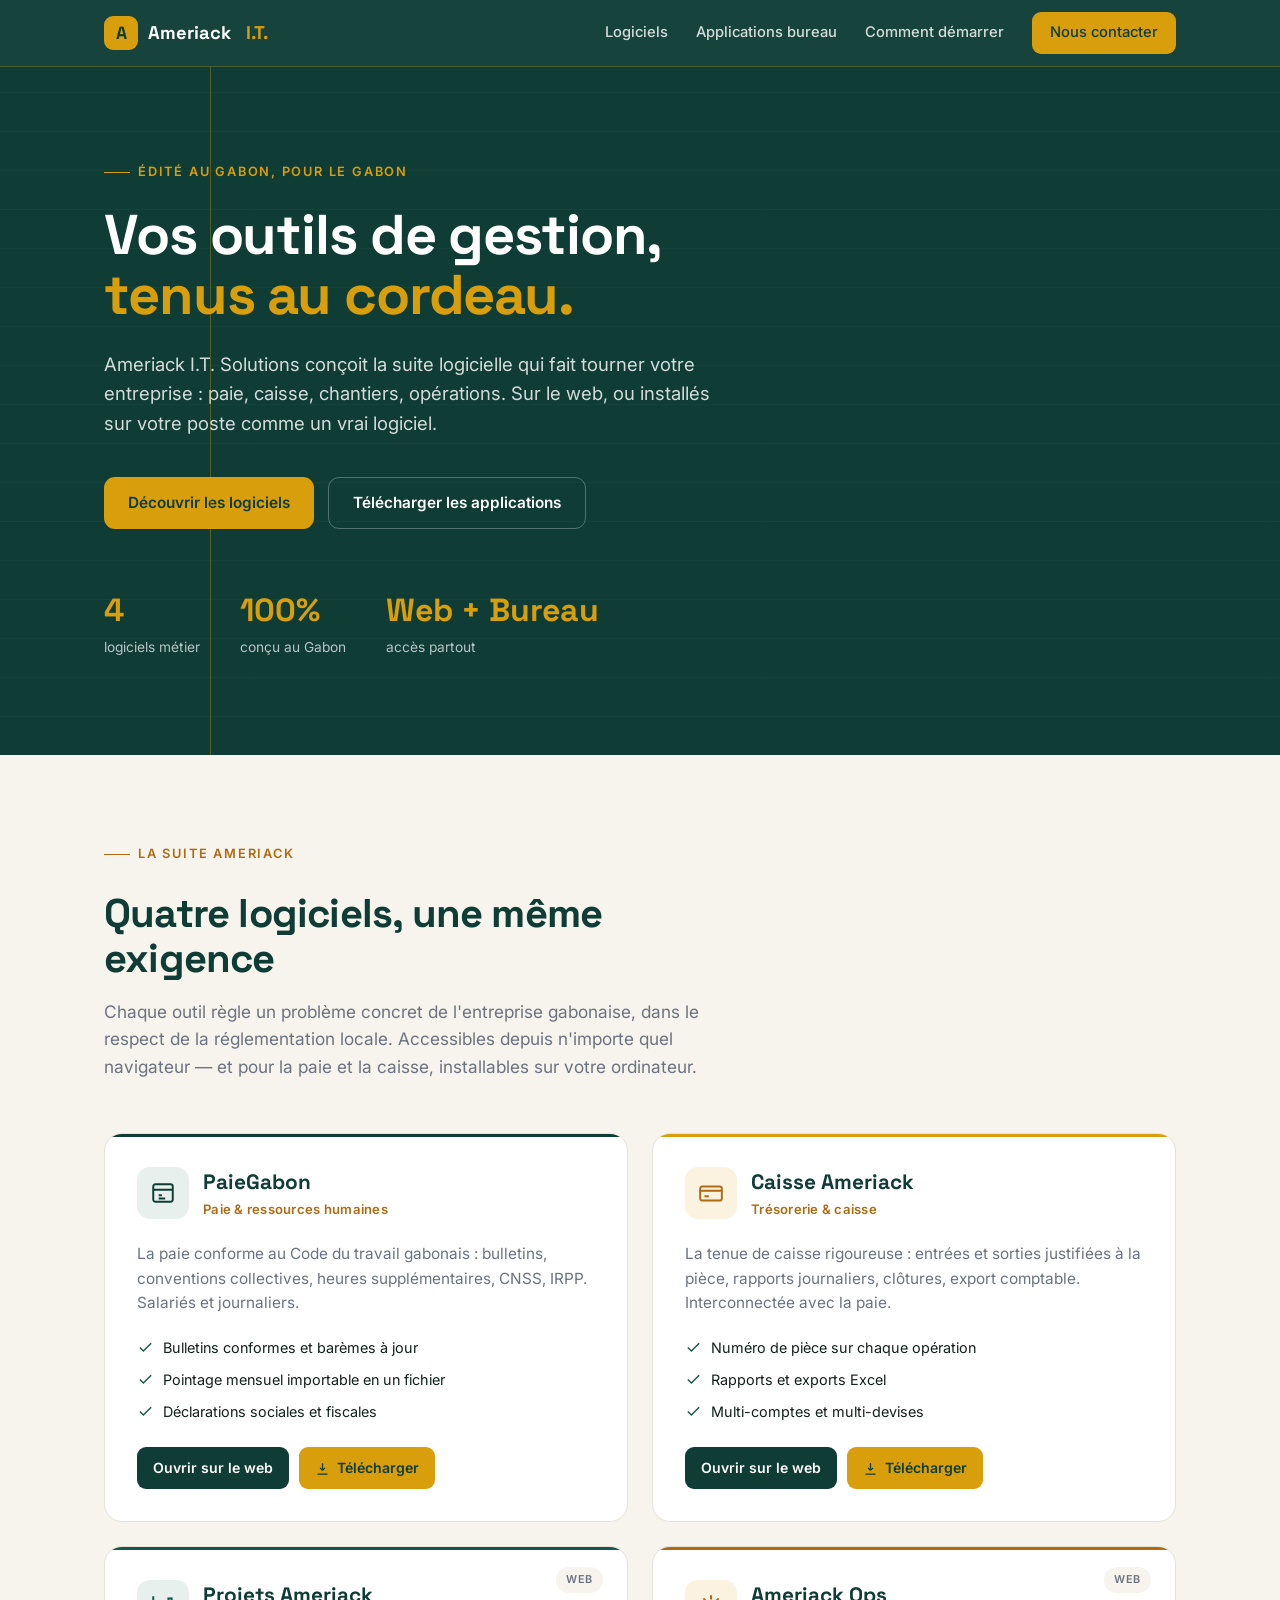
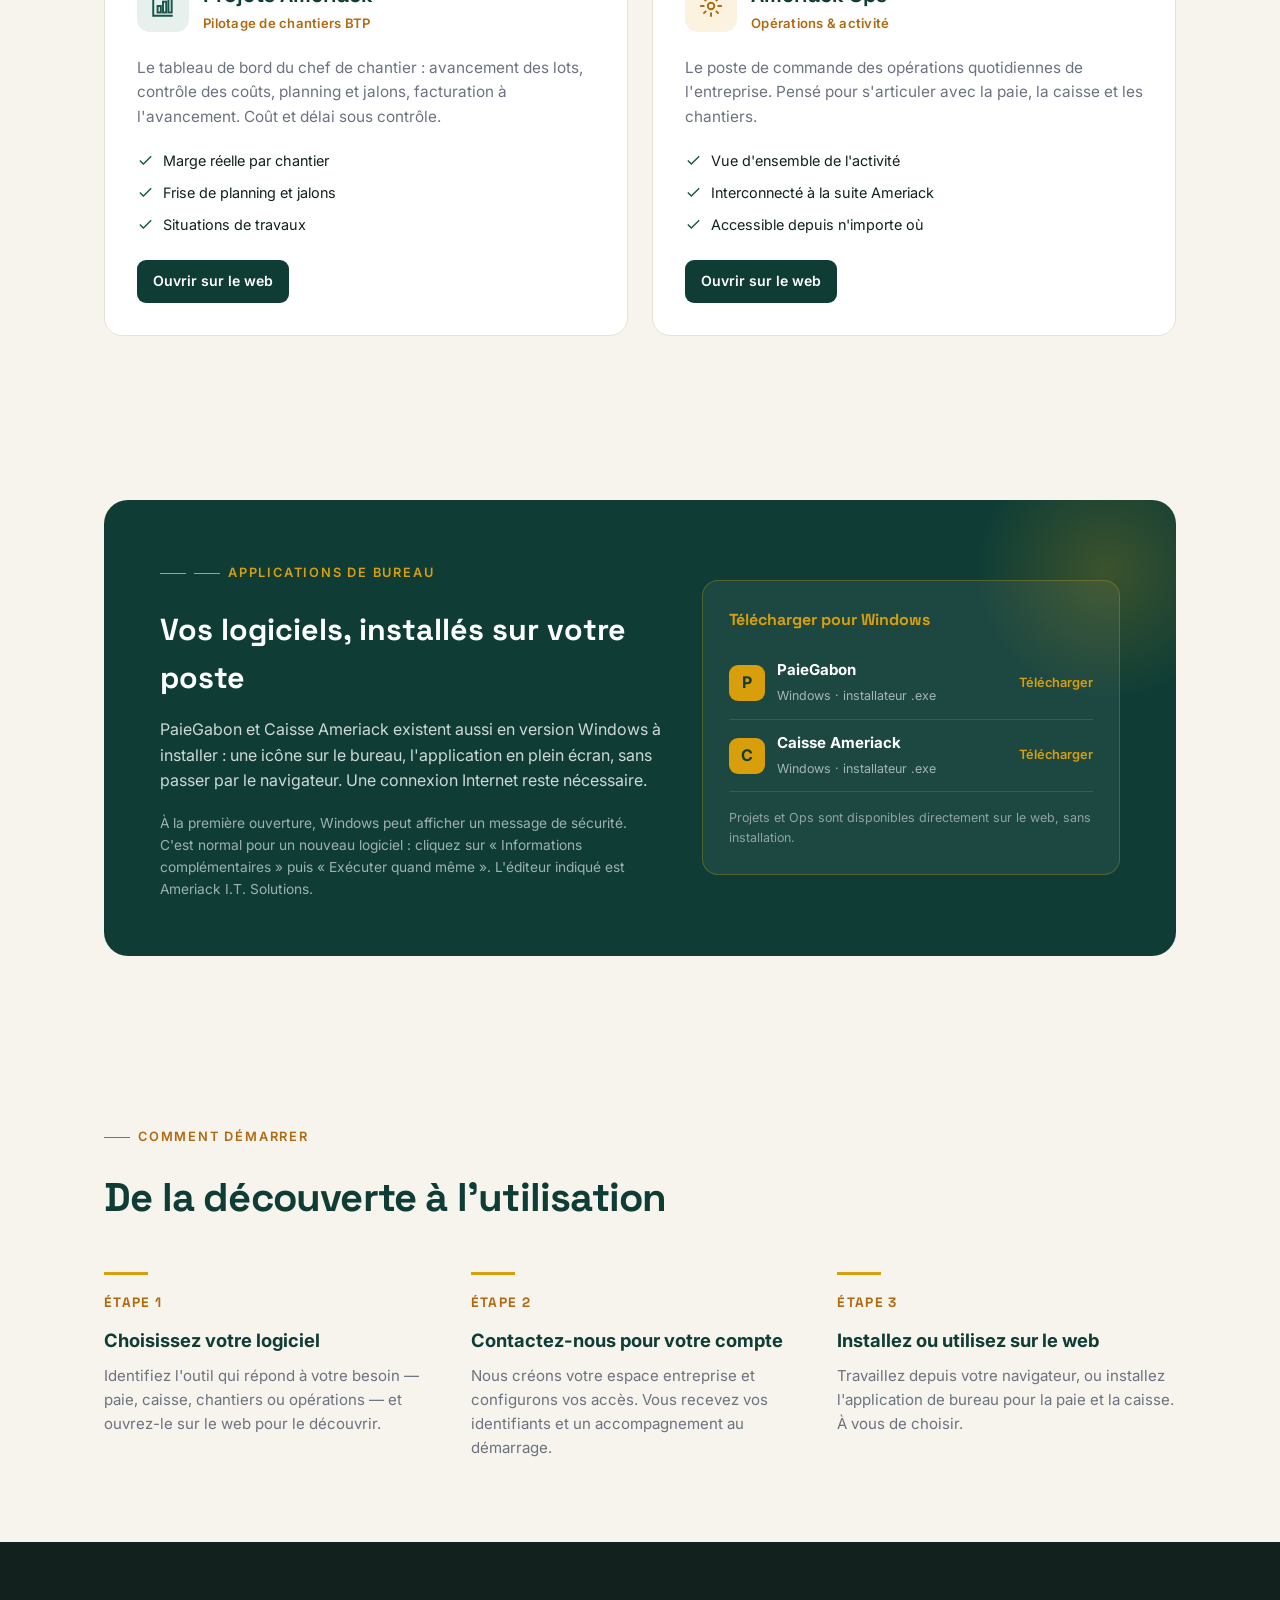
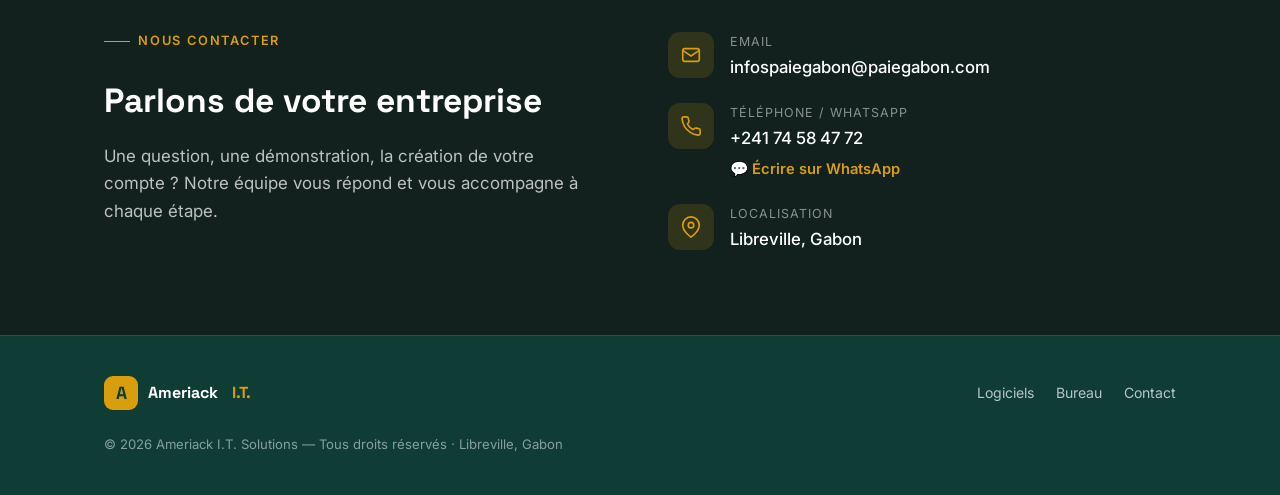
==== index.html @ acab6417 "Ajout téléchargements .exe et contact WhatsApp" ====
<!DOCTYPE html>
<html lang="fr">
<head>
<meta charset="UTF-8">
<meta name="viewport" content="width=device-width, initial-scale=1.0">
<title>Ameriack I.T. Solutions — Logiciels de gestion pour les entreprises gabonaises</title>
<meta name="description" content="PaieGabon, Caisse Ameriack, Projets Ameriack et Ameriack Ops : la suite logicielle de gestion conçue au Gabon, pour les entreprises gabonaises. Web et application de bureau.">
<link rel="preconnect" href="https://fonts.googleapis.com">
<link rel="preconnect" href="https://fonts.gstatic.com" crossorigin>
<link href="https://fonts.googleapis.com/css2?family=Space+Grotesk:wght@400;500;600;700&family=Inter:wght@400;500;600;700&display=swap" rel="stylesheet">
<style>
  :root{
    --vert:#0f3d36; --vert-clair:#17564c; --or:#d99e0b; --or-fonce:#b06a12;
    --parchemin:#f6f4ec; --encre:#12211d; --gris:#6b7280; --ligne:#e6e2d6;
    --blanc:#ffffff;
  }
  *{margin:0;padding:0;box-sizing:border-box}
  html{scroll-behavior:smooth}
  body{
    font-family:'Inter',sans-serif;color:var(--encre);background:var(--parchemin);
    line-height:1.6;-webkit-font-smoothing:antialiased;
  }
  h1,h2,h3,.display{font-family:'Space Grotesk',sans-serif}
  a{color:inherit;text-decoration:none}
  .wrap{max-width:1120px;margin:0 auto;padding:0 24px}

  /* ── En-tête ── */
  header{
    position:sticky;top:0;z-index:50;background:rgba(15,61,54,.97);
    backdrop-filter:blur(8px);border-bottom:1px solid rgba(217,158,11,.25);
  }
  .nav{display:flex;align-items:center;justify-content:space-between;height:66px}
  .logo{display:flex;align-items:center;gap:10px;font-family:'Space Grotesk';
    font-weight:700;font-size:1.15rem;color:var(--blanc)}
  .logo .mark{width:34px;height:34px;border-radius:9px;background:var(--or);
    color:var(--vert);display:grid;place-items:center;font-weight:700;font-size:1.1rem}
  .logo span{color:var(--or)}
  .nav-links{display:flex;gap:28px;align-items:center}
  .nav-links a{color:rgba(255,255,255,.82);font-size:.92rem;font-weight:500;transition:color .2s}
  .nav-links a:hover{color:var(--or)}
  .nav-cta{background:var(--or);color:var(--vert)!important;padding:9px 18px;
    border-radius:9px;font-weight:600}
  .burger{display:none;background:none;border:none;color:var(--blanc);font-size:1.5rem;cursor:pointer}

  /* ── Hero ── */
  .hero{background:var(--vert);color:var(--blanc);position:relative;overflow:hidden;
    padding:88px 0 96px}
  .hero::before{content:"";position:absolute;inset:0;opacity:.06;
    background-image:repeating-linear-gradient(0deg,transparent,transparent 38px,rgba(255,255,255,.4) 38px,rgba(255,255,255,.4) 39px);
    pointer-events:none}
  .hero::after{content:"";position:absolute;top:0;bottom:0;left:210px;width:1px;
    background:rgba(217,158,11,.35);pointer-events:none}
  .hero .wrap{position:relative}
  .eyebrow{display:inline-flex;align-items:center;gap:8px;font-size:.8rem;
    letter-spacing:.14em;text-transform:uppercase;color:var(--or);font-weight:600;margin-bottom:22px}
  .eyebrow::before{content:"";width:26px;height:1px;background:var(--or)}
  .hero h1{font-size:clamp(2.1rem,5vw,3.5rem);line-height:1.08;font-weight:700;
    letter-spacing:-.02em;max-width:16ch}
  .hero h1 em{font-style:normal;color:var(--or)}
  .hero p.lead{font-size:1.16rem;color:rgba(255,255,255,.82);max-width:52ch;margin-top:24px}
  .hero-actions{display:flex;gap:14px;margin-top:38px;flex-wrap:wrap}
  .btn{display:inline-flex;align-items:center;gap:9px;padding:13px 24px;border-radius:11px;
    font-weight:600;font-size:.96rem;cursor:pointer;transition:transform .15s,box-shadow .2s;border:none}
  .btn-or{background:var(--or);color:var(--vert)}
  .btn-or:hover{transform:translateY(-2px);box-shadow:0 10px 24px -8px rgba(217,158,11,.6)}
  .btn-ghost{background:transparent;color:var(--blanc);border:1px solid rgba(255,255,255,.28)}
  .btn-ghost:hover{border-color:var(--or);color:var(--or)}
  .hero-stats{display:flex;gap:40px;margin-top:56px;flex-wrap:wrap}
  .stat .n{font-family:'Space Grotesk';font-size:2rem;font-weight:700;color:var(--or)}
  .stat .l{font-size:.86rem;color:rgba(255,255,255,.7)}

  /* ── Sections ── */
  section{padding:82px 0}
  .sec-head{margin-bottom:52px;max-width:64ch}
  .sec-head .eyebrow{color:var(--or-fonce)}
  .sec-head .eyebrow::before{background:var(--or-fonce)}
  .sec-head h2{font-size:clamp(1.7rem,3.5vw,2.5rem);color:var(--vert);line-height:1.12;
    letter-spacing:-.02em;margin-top:6px}
  .sec-head p{color:var(--gris);font-size:1.08rem;margin-top:16px}

  /* ── Grille produits ── */
  .products{display:grid;grid-template-columns:repeat(2,1fr);gap:24px}
  .card{background:var(--blanc);border:1px solid var(--ligne);border-radius:18px;
    padding:32px;display:flex;flex-direction:column;transition:transform .2s,box-shadow .25s;position:relative;overflow:hidden}
  .card::before{content:"";position:absolute;top:0;left:0;right:0;height:3px;background:var(--accent,var(--or))}
  .card:hover{transform:translateY(-4px);box-shadow:0 20px 44px -20px rgba(15,61,54,.28)}
  .card-top{display:flex;align-items:center;gap:14px;margin-bottom:18px}
  .card-icon{width:52px;height:52px;border-radius:13px;display:grid;place-items:center;
    background:var(--accent-bg,#eef4f2)}
  .card-icon svg{width:26px;height:26px}
  .card h3{font-size:1.3rem;color:var(--vert);font-weight:700}
  .card .tagline{font-size:.82rem;color:var(--or-fonce);font-weight:600;letter-spacing:.02em}
  .card p.desc{color:var(--gris);font-size:.96rem;margin:4px 0 20px;flex:1}
  .card ul{list-style:none;margin-bottom:24px;display:flex;flex-direction:column;gap:9px}
  .card ul li{font-size:.9rem;color:var(--encre);display:flex;align-items:flex-start;gap:9px}
  .card ul li svg{width:17px;height:17px;flex-shrink:0;margin-top:3px;color:var(--vert-clair)}
  .card-actions{display:flex;gap:10px;flex-wrap:wrap;margin-top:auto}
  .btn-sm{padding:10px 16px;border-radius:9px;font-size:.88rem;font-weight:600;
    display:inline-flex;align-items:center;gap:7px;transition:all .18s}
  .btn-web{background:var(--vert);color:var(--blanc)}
  .btn-web:hover{background:var(--vert-clair)}
  .btn-dl{background:var(--or);color:var(--vert)}
  .btn-dl:hover{filter:brightness(1.06)}
  .btn-line{background:transparent;color:var(--vert);border:1px solid var(--ligne)}
  .btn-line:hover{border-color:var(--vert)}
  .badge-web{position:absolute;top:20px;right:24px;font-size:.68rem;font-weight:600;
    text-transform:uppercase;letter-spacing:.06em;color:var(--gris);
    background:var(--parchemin);padding:4px 10px;border-radius:20px}

  /* ── Bandeau bureau ── */
  .desktop{background:var(--vert);color:var(--blanc);border-radius:24px;padding:56px;
    display:grid;grid-template-columns:1.2fr 1fr;gap:40px;align-items:center;position:relative;overflow:hidden}
  .desktop::after{content:"";position:absolute;right:-60px;top:-60px;width:260px;height:260px;
    border-radius:50%;background:radial-gradient(circle,rgba(217,158,11,.22),transparent 70%)}
  .desktop h2{font-size:1.9rem;color:var(--blanc);position:relative}
  .desktop p{color:rgba(255,255,255,.8);margin-top:14px;position:relative}
  .desktop .win-box{position:relative;background:rgba(255,255,255,.06);
    border:1px solid rgba(217,158,11,.3);border-radius:16px;padding:26px}
  .desktop .win-box h4{font-family:'Space Grotesk';color:var(--or);margin-bottom:14px;font-size:1rem}
  .win-item{display:flex;align-items:center;gap:12px;padding:11px 0;border-bottom:1px solid rgba(255,255,255,.1)}
  .win-item:last-child{border-bottom:none}
  .win-item .ico{width:36px;height:36px;border-radius:9px;background:var(--or);color:var(--vert);
    display:grid;place-items:center;font-weight:700;flex-shrink:0}
  .win-item .txt{flex:1}
  .win-item .txt b{display:block;font-size:.94rem}
  .win-item .txt span{font-size:.78rem;color:rgba(255,255,255,.6)}
  .win-item a{font-size:.8rem;color:var(--or);font-weight:600;white-space:nowrap}

  /* ── Comment ça marche ── */
  .steps{display:grid;grid-template-columns:repeat(3,1fr);gap:28px;counter-reset:step}
  .step{position:relative;padding-top:20px}
  .step .num{font-family:'Space Grotesk';font-size:.85rem;font-weight:700;color:var(--or-fonce);
    letter-spacing:.1em;margin-bottom:12px}
  .step h4{font-size:1.15rem;color:var(--vert);margin-bottom:8px}
  .step p{color:var(--gris);font-size:.94rem}
  .step::before{content:"";position:absolute;top:0;left:0;width:44px;height:3px;background:var(--or)}

  /* ── Contact ── */
  #contact{background:var(--encre);color:var(--blanc)}
  .contact-grid{display:grid;grid-template-columns:1fr 1fr;gap:56px;align-items:start}
  #contact .eyebrow{color:var(--or)}
  #contact .eyebrow::before{background:var(--or)}
  #contact h2{color:var(--blanc);font-size:2.1rem}
  #contact p.lead{color:rgba(255,255,255,.72);margin-top:16px;font-size:1.06rem}
  .contact-list{display:flex;flex-direction:column;gap:22px;margin-top:8px}
  .ci{display:flex;gap:16px;align-items:flex-start}
  .ci-ico{width:46px;height:46px;border-radius:12px;background:rgba(217,158,11,.15);
    display:grid;place-items:center;flex-shrink:0}
  .ci-ico svg{width:22px;height:22px;color:var(--or)}
  .ci .k{font-size:.78rem;text-transform:uppercase;letter-spacing:.08em;color:rgba(255,255,255,.5)}
  .ci .v{font-size:1.05rem;font-weight:500;margin-top:2px}
  .ci .v a:hover{color:var(--or)}

  /* ── Pied ── */
  footer{background:var(--vert);color:rgba(255,255,255,.7);padding:40px 0;
    border-top:1px solid rgba(217,158,11,.2)}
  .foot{display:flex;justify-content:space-between;align-items:center;flex-wrap:wrap;gap:16px}
  .foot .logo{font-size:1rem}
  .foot-links{display:flex;gap:22px;font-size:.88rem}
  .foot-links a:hover{color:var(--or)}
  .foot-copy{font-size:.82rem;color:rgba(255,255,255,.5);margin-top:8px;width:100%}

  /* ── Responsive ── */
  @media(max-width:860px){
    .nav-links{display:none;position:absolute;top:66px;left:0;right:0;background:var(--vert);
      flex-direction:column;padding:18px 24px;gap:16px;border-bottom:1px solid rgba(217,158,11,.25)}
    .nav-links.open{display:flex}
    .burger{display:block}
    .products{grid-template-columns:1fr}
    .desktop{grid-template-columns:1fr;padding:36px}
    .steps{grid-template-columns:1fr}
    .contact-grid{grid-template-columns:1fr;gap:36px}
    .hero::after{display:none}
    section{padding:60px 0}
  }
</style>
</head>
<body>

<!-- En-tête -->
<header>
  <div class="wrap nav">
    <a href="#" class="logo"><span class="mark">A</span>Ameriack<span>&nbsp;I.T.</span></a>
    <nav class="nav-links" id="navLinks">
      <a href="#produits">Logiciels</a>
      <a href="#bureau">Applications bureau</a>
      <a href="#demarrer">Comment démarrer</a>
      <a href="#contact" class="nav-cta">Nous contacter</a>
    </nav>
    <button class="burger" onclick="document.getElementById('navLinks').classList.toggle('open')">☰</button>
  </div>
</header>

<!-- Hero -->
<section class="hero">
  <div class="wrap">
    <span class="eyebrow">Édité au Gabon, pour le Gabon</span>
    <h1>Vos outils de gestion, <em>tenus au cordeau.</em></h1>
    <p class="lead">Ameriack I.T. Solutions conçoit la suite logicielle qui fait tourner votre entreprise&nbsp;: paie, caisse, chantiers, opérations. Sur le web, ou installés sur votre poste comme un vrai logiciel.</p>
    <div class="hero-actions">
      <a href="#produits" class="btn btn-or">Découvrir les logiciels</a>
      <a href="#bureau" class="btn btn-ghost">Télécharger les applications</a>
    </div>
    <div class="hero-stats">
      <div class="stat"><div class="n">4</div><div class="l">logiciels métier</div></div>
      <div class="stat"><div class="n">100%</div><div class="l">conçu au Gabon</div></div>
      <div class="stat"><div class="n">Web + Bureau</div><div class="l">accès partout</div></div>
    </div>
  </div>
</section>

<!-- Produits -->
<section id="produits">
  <div class="wrap">
    <div class="sec-head">
      <span class="eyebrow">La suite Ameriack</span>
      <h2>Quatre logiciels, une même exigence</h2>
      <p>Chaque outil règle un problème concret de l'entreprise gabonaise, dans le respect de la réglementation locale. Accessibles depuis n'importe quel navigateur — et pour la paie et la caisse, installables sur votre ordinateur.</p>
    </div>

    <div class="products">

      <!-- PaieGabon -->
      <article class="card" style="--accent:#0f3d36;--accent-bg:#e7f0ed">
        <div class="card-top">
          <div class="card-icon">
            <svg viewBox="0 0 24 24" fill="none" stroke="#0f3d36" stroke-width="1.8"><rect x="3" y="4" width="18" height="16" rx="2"/><path d="M3 9h18M8 14h3M8 17h6"/></svg>
          </div>
          <div>
            <h3>PaieGabon</h3>
            <div class="tagline">Paie &amp; ressources humaines</div>
          </div>
        </div>
        <p class="desc">La paie conforme au Code du travail gabonais&nbsp;: bulletins, conventions collectives, heures supplémentaires, CNSS, IRPP. Salariés et journaliers.</p>
        <ul>
          <li><svg viewBox="0 0 24 24" fill="none" stroke="currentColor" stroke-width="2"><path d="M20 6L9 17l-5-5"/></svg>Bulletins conformes et barèmes à jour</li>
          <li><svg viewBox="0 0 24 24" fill="none" stroke="currentColor" stroke-width="2"><path d="M20 6L9 17l-5-5"/></svg>Pointage mensuel importable en un fichier</li>
          <li><svg viewBox="0 0 24 24" fill="none" stroke="currentColor" stroke-width="2"><path d="M20 6L9 17l-5-5"/></svg>Déclarations sociales et fiscales</li>
        </ul>
        <div class="card-actions">
          <a href="https://paiegabon.com" class="btn-sm btn-web" target="_blank" rel="noopener">Ouvrir sur le web</a>
          <a href="#bureau" class="btn-sm btn-dl">
            <svg viewBox="0 0 24 24" width="15" height="15" fill="none" stroke="currentColor" stroke-width="2"><path d="M12 3v12m0 0l-4-4m4 4l4-4M4 21h16"/></svg>
            Télécharger
          </a>
        </div>
      </article>

      <!-- Caisse Ameriack -->
      <article class="card" style="--accent:#d99e0b;--accent-bg:#fbf2df">
        <div class="card-top">
          <div class="card-icon">
            <svg viewBox="0 0 24 24" fill="none" stroke="#b06a12" stroke-width="1.8"><rect x="2" y="6" width="20" height="13" rx="2"/><path d="M2 10h20M6 15h4"/></svg>
          </div>
          <div>
            <h3>Caisse Ameriack</h3>
            <div class="tagline">Trésorerie &amp; caisse</div>
          </div>
        </div>
        <p class="desc">La tenue de caisse rigoureuse&nbsp;: entrées et sorties justifiées à la pièce, rapports journaliers, clôtures, export comptable. Interconnectée avec la paie.</p>
        <ul>
          <li><svg viewBox="0 0 24 24" fill="none" stroke="currentColor" stroke-width="2"><path d="M20 6L9 17l-5-5"/></svg>Numéro de pièce sur chaque opération</li>
          <li><svg viewBox="0 0 24 24" fill="none" stroke="currentColor" stroke-width="2"><path d="M20 6L9 17l-5-5"/></svg>Rapports et exports Excel</li>
          <li><svg viewBox="0 0 24 24" fill="none" stroke="currentColor" stroke-width="2"><path d="M20 6L9 17l-5-5"/></svg>Multi-comptes et multi-devises</li>
        </ul>
        <div class="card-actions">
          <a href="https://caisse.ameriack.com" class="btn-sm btn-web" target="_blank" rel="noopener">Ouvrir sur le web</a>
          <a href="#bureau" class="btn-sm btn-dl">
            <svg viewBox="0 0 24 24" width="15" height="15" fill="none" stroke="currentColor" stroke-width="2"><path d="M12 3v12m0 0l-4-4m4 4l4-4M4 21h16"/></svg>
            Télécharger
          </a>
        </div>
      </article>

      <!-- Projets Ameriack -->
      <article class="card" style="--accent:#17564c;--accent-bg:#e7f0ed">
        <span class="badge-web">Web</span>
        <div class="card-top">
          <div class="card-icon">
            <svg viewBox="0 0 24 24" fill="none" stroke="#17564c" stroke-width="1.8"><path d="M3 3v18h18"/><rect x="7" y="12" width="3" height="6"/><rect x="12" y="8" width="3" height="10"/><rect x="17" y="5" width="3" height="13"/></svg>
          </div>
          <div>
            <h3>Projets Ameriack</h3>
            <div class="tagline">Pilotage de chantiers BTP</div>
          </div>
        </div>
        <p class="desc">Le tableau de bord du chef de chantier&nbsp;: avancement des lots, contrôle des coûts, planning et jalons, facturation à l'avancement. Coût et délai sous contrôle.</p>
        <ul>
          <li><svg viewBox="0 0 24 24" fill="none" stroke="currentColor" stroke-width="2"><path d="M20 6L9 17l-5-5"/></svg>Marge réelle par chantier</li>
          <li><svg viewBox="0 0 24 24" fill="none" stroke="currentColor" stroke-width="2"><path d="M20 6L9 17l-5-5"/></svg>Frise de planning et jalons</li>
          <li><svg viewBox="0 0 24 24" fill="none" stroke="currentColor" stroke-width="2"><path d="M20 6L9 17l-5-5"/></svg>Situations de travaux</li>
        </ul>
        <div class="card-actions">
          <a href="https://projets.ameriack.com" class="btn-sm btn-web" target="_blank" rel="noopener">Ouvrir sur le web</a>
        </div>
      </article>

      <!-- Ameriack Ops -->
      <article class="card" style="--accent:#b06a12;--accent-bg:#fbf2df">
        <span class="badge-web">Web</span>
        <div class="card-top">
          <div class="card-icon">
            <svg viewBox="0 0 24 24" fill="none" stroke="#b06a12" stroke-width="1.8"><circle cx="12" cy="12" r="3"/><path d="M12 2v4M12 18v4M2 12h4M18 12h4M5 5l2.5 2.5M16.5 16.5L19 19M19 5l-2.5 2.5M7.5 16.5L5 19"/></svg>
          </div>
          <div>
            <h3>Ameriack Ops</h3>
            <div class="tagline">Opérations &amp; activité</div>
          </div>
        </div>
        <p class="desc">Le poste de commande des opérations quotidiennes de l'entreprise. Pensé pour s'articuler avec la paie, la caisse et les chantiers.</p>
        <ul>
          <li><svg viewBox="0 0 24 24" fill="none" stroke="currentColor" stroke-width="2"><path d="M20 6L9 17l-5-5"/></svg>Vue d'ensemble de l'activité</li>
          <li><svg viewBox="0 0 24 24" fill="none" stroke="currentColor" stroke-width="2"><path d="M20 6L9 17l-5-5"/></svg>Interconnecté à la suite Ameriack</li>
          <li><svg viewBox="0 0 24 24" fill="none" stroke="currentColor" stroke-width="2"><path d="M20 6L9 17l-5-5"/></svg>Accessible depuis n'importe où</li>
        </ul>
        <div class="card-actions">
          <a href="https://ops.ameriack.com" class="btn-sm btn-web" target="_blank" rel="noopener">Ouvrir sur le web</a>
        </div>
      </article>

    </div>
  </div>
</section>

<!-- Bandeau applications bureau -->
<section id="bureau">
  <div class="wrap">
    <div class="desktop">
      <div>
        <span class="eyebrow" style="color:var(--or)"><span style="width:26px;height:1px;background:var(--or);display:inline-block"></span> Applications de bureau</span>
        <h2>Vos logiciels, installés sur votre poste</h2>
        <p>PaieGabon et Caisse Ameriack existent aussi en version Windows à installer&nbsp;: une icône sur le bureau, l'application en plein écran, sans passer par le navigateur. Une connexion Internet reste nécessaire.</p>
        <p style="font-size:.86rem;margin-top:18px;color:rgba(255,255,255,.6)">À la première ouverture, Windows peut afficher un message de sécurité. C'est normal pour un nouveau logiciel&nbsp;: cliquez sur «&nbsp;Informations complémentaires&nbsp;» puis «&nbsp;Exécuter quand même&nbsp;». L'éditeur indiqué est Ameriack&nbsp;I.T.&nbsp;Solutions.</p>
      </div>
      <div class="win-box">
        <h4>Télécharger pour Windows</h4>
        <!-- Remplacez les liens # par vos liens GitHub Releases une fois publiés -->
        <div class="win-item">
          <div class="ico">P</div>
          <div class="txt"><b>PaieGabon</b><span>Windows · installateur .exe</span></div>
          <a href="#" data-dl="paiegabon" onclick="return telecharger(event,'PaieGabon')">Télécharger</a>
        </div>
        <div class="win-item">
          <div class="ico">C</div>
          <div class="txt"><b>Caisse Ameriack</b><span>Windows · installateur .exe</span></div>
          <a href="#" data-dl="caisse" onclick="return telecharger(event,'Caisse Ameriack')">Télécharger</a>
        </div>
        <p style="font-size:.78rem;color:rgba(255,255,255,.5);margin-top:16px">Projets et Ops sont disponibles directement sur le web, sans installation.</p>
      </div>
    </div>
  </div>
</section>

<!-- Comment démarrer -->
<section id="demarrer">
  <div class="wrap">
    <div class="sec-head">
      <span class="eyebrow">Comment démarrer</span>
      <h2>De la découverte à l'utilisation</h2>
    </div>
    <div class="steps">
      <div class="step">
        <div class="num">ÉTAPE 1</div>
        <h4>Choisissez votre logiciel</h4>
        <p>Identifiez l'outil qui répond à votre besoin — paie, caisse, chantiers ou opérations — et ouvrez-le sur le web pour le découvrir.</p>
      </div>
      <div class="step">
        <div class="num">ÉTAPE 2</div>
        <h4>Contactez-nous pour votre compte</h4>
        <p>Nous créons votre espace entreprise et configurons vos accès. Vous recevez vos identifiants et un accompagnement au démarrage.</p>
      </div>
      <div class="step">
        <div class="num">ÉTAPE 3</div>
        <h4>Installez ou utilisez sur le web</h4>
        <p>Travaillez depuis votre navigateur, ou installez l'application de bureau pour la paie et la caisse. À vous de choisir.</p>
      </div>
    </div>
  </div>
</section>

<!-- Contact -->
<section id="contact">
  <div class="wrap">
    <div class="contact-grid">
      <div>
        <span class="eyebrow">Nous contacter</span>
        <h2>Parlons de votre entreprise</h2>
        <p class="lead">Une question, une démonstration, la création de votre compte&nbsp;? Notre équipe vous répond et vous accompagne à chaque étape.</p>
      </div>
      <div class="contact-list">
        <div class="ci">
          <div class="ci-ico"><svg viewBox="0 0 24 24" fill="none" stroke="currentColor" stroke-width="1.8"><rect x="3" y="5" width="18" height="14" rx="2"/><path d="M3 7l9 6 9-6"/></svg></div>
          <div><div class="k">Email</div><div class="v"><a href="mailto:infospaiegabon@paiegabon.com">infospaiegabon@paiegabon.com</a></div></div>
        </div>
        <div class="ci">
          <div class="ci-ico"><svg viewBox="0 0 24 24" fill="none" stroke="currentColor" stroke-width="1.8"><path d="M22 16.9v3a2 2 0 01-2.2 2 19.8 19.8 0 01-8.6-3 19.5 19.5 0 01-6-6 19.8 19.8 0 01-3-8.6A2 2 0 014.1 2h3a2 2 0 012 1.7c.1.9.3 1.8.6 2.6a2 2 0 01-.5 2.1L8.1 9.9a16 16 0 006 6l1.5-1.1a2 2 0 012.1-.5c.8.3 1.7.5 2.6.6a2 2 0 011.7 2z"/></svg></div>
          <div>
            <div class="k">Téléphone / WhatsApp</div>
            <div class="v"><a href="tel:+24174584772">+241 74 58 47 72</a></div>
            <div class="v" style="margin-top:4px"><a href="https://wa.me/24174584772" target="_blank" rel="noopener" style="color:var(--or);font-size:.92rem;font-weight:600">💬 Écrire sur WhatsApp</a></div>
          </div>
        </div>
        <div class="ci">
          <div class="ci-ico"><svg viewBox="0 0 24 24" fill="none" stroke="currentColor" stroke-width="1.8"><path d="M21 10c0 7-9 13-9 13s-9-6-9-13a9 9 0 0118 0z"/><circle cx="12" cy="10" r="3"/></svg></div>
          <div><div class="k">Localisation</div><div class="v">Libreville, Gabon</div></div>
        </div>
      </div>
    </div>
  </div>
</section>

<!-- Pied -->
<footer>
  <div class="wrap">
    <div class="foot">
      <a href="#" class="logo"><span class="mark">A</span>Ameriack<span>&nbsp;I.T.</span></a>
      <div class="foot-links">
        <a href="#produits">Logiciels</a>
        <a href="#bureau">Bureau</a>
        <a href="#contact">Contact</a>
      </div>
      <div class="foot-copy">© 2026 Ameriack I.T. Solutions — Tous droits réservés · Libreville, Gabon</div>
    </div>
  </div>
</footer>

<script>
  // Liens de téléchargement — à remplir avec vos URL GitHub Releases.
  // Laissez vide ("") pour proposer automatiquement le contact à la place.
  var LIENS = {
    paiegabon: "https://github.com/Dric-hash/ameriack-site/releases/download/v1.0.0/PaieGabon.Setup.1.0.0.exe",
    caisse:    "https://github.com/Dric-hash/ameriack-site/releases/download/v1.0.0/Caisse.Ameriack.Setup.1.0.0.exe"
  };

  function telecharger(e, nom){
    e.preventDefault();
    var cle = e.currentTarget.getAttribute('data-dl');
    var url = LIENS[cle];
    if(url){
      window.location.href = url;           // téléchargement direct si le lien existe
    } else {
      // Sinon, on bascule vers le contact avec un email pré-rempli
      window.location.href = "mailto:infospaiegabon@paiegabon.com"
        + "?subject=" + encodeURIComponent("Demande du logiciel " + nom)
        + "&body=" + encodeURIComponent("Bonjour,\n\nJe souhaite recevoir l'application " + nom + " pour Windows.\n\nMerci.");
    }
    return false;
  }

  // Fermer le menu mobile au clic sur un lien
  document.querySelectorAll('#navLinks a').forEach(function(a){
    a.addEventListener('click', function(){
      document.getElementById('navLinks').classList.remove('open');
    });
  });
</script>
</body>
</html>
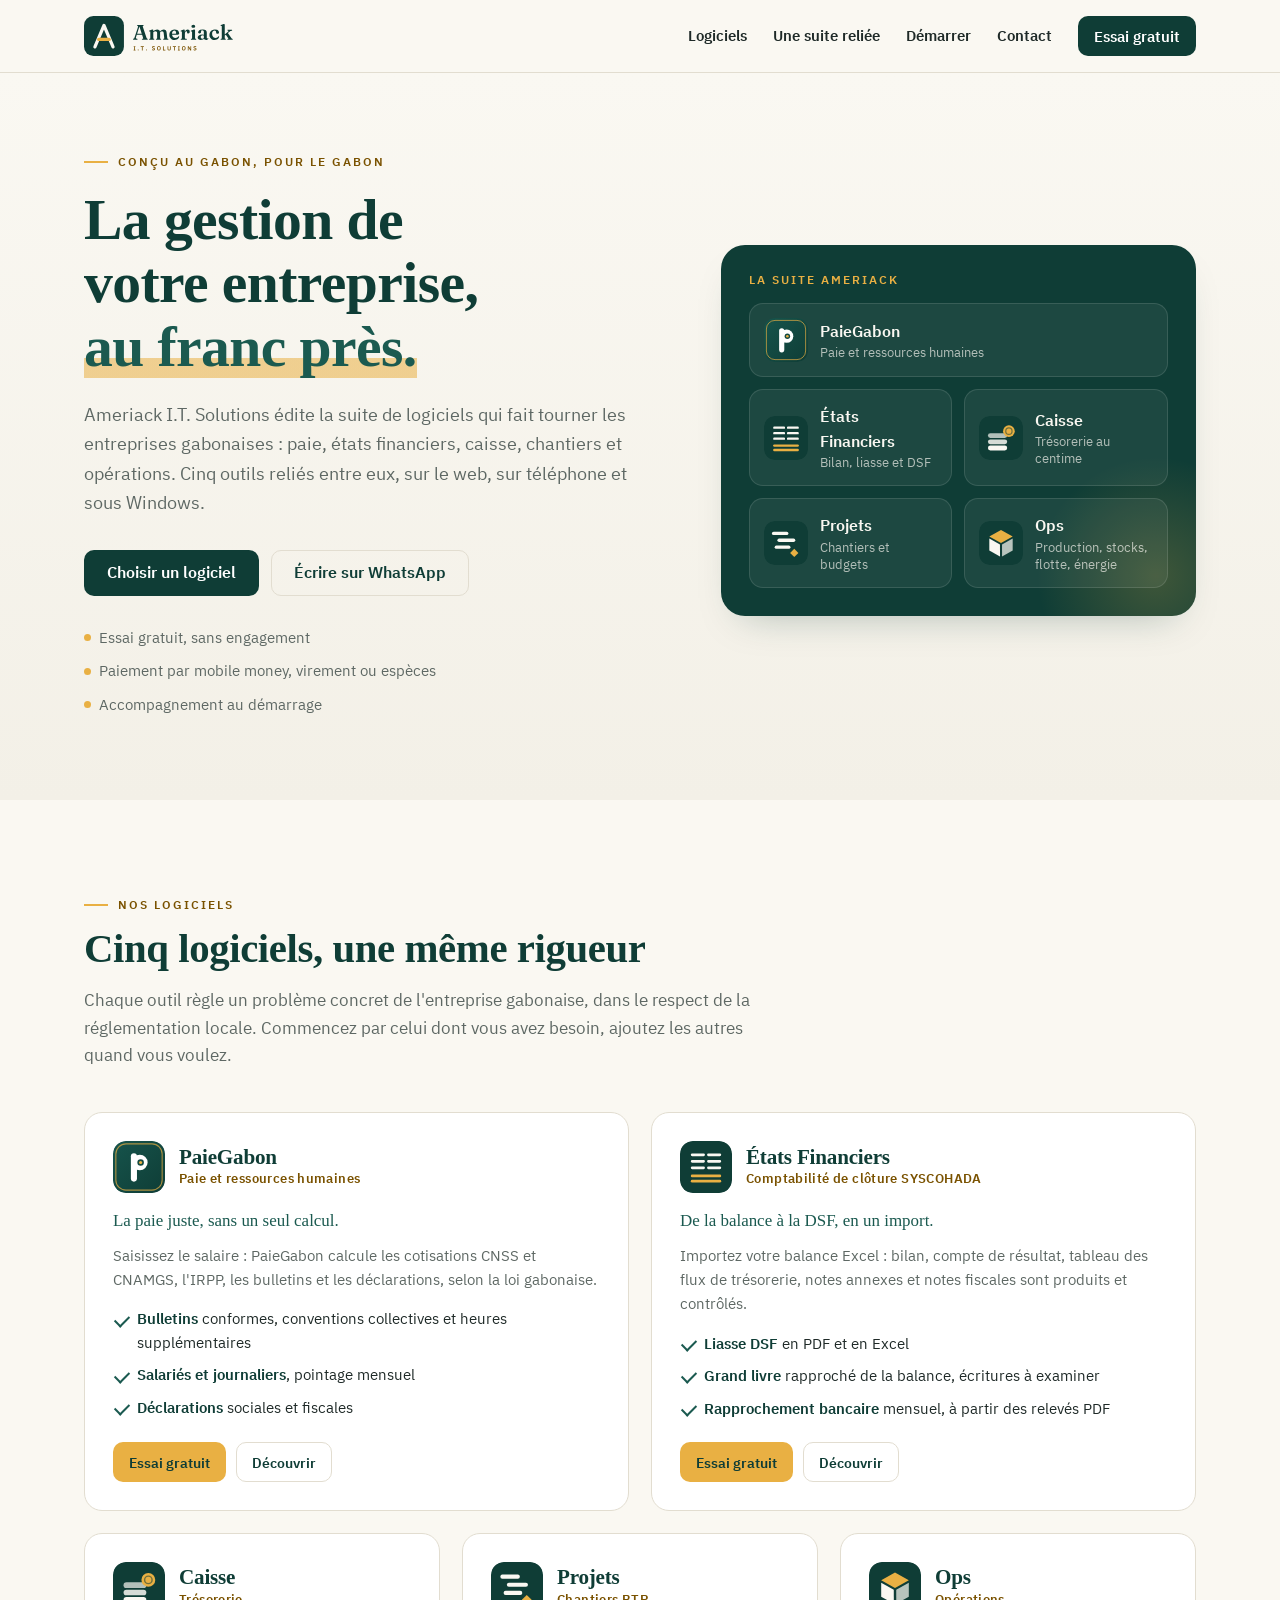
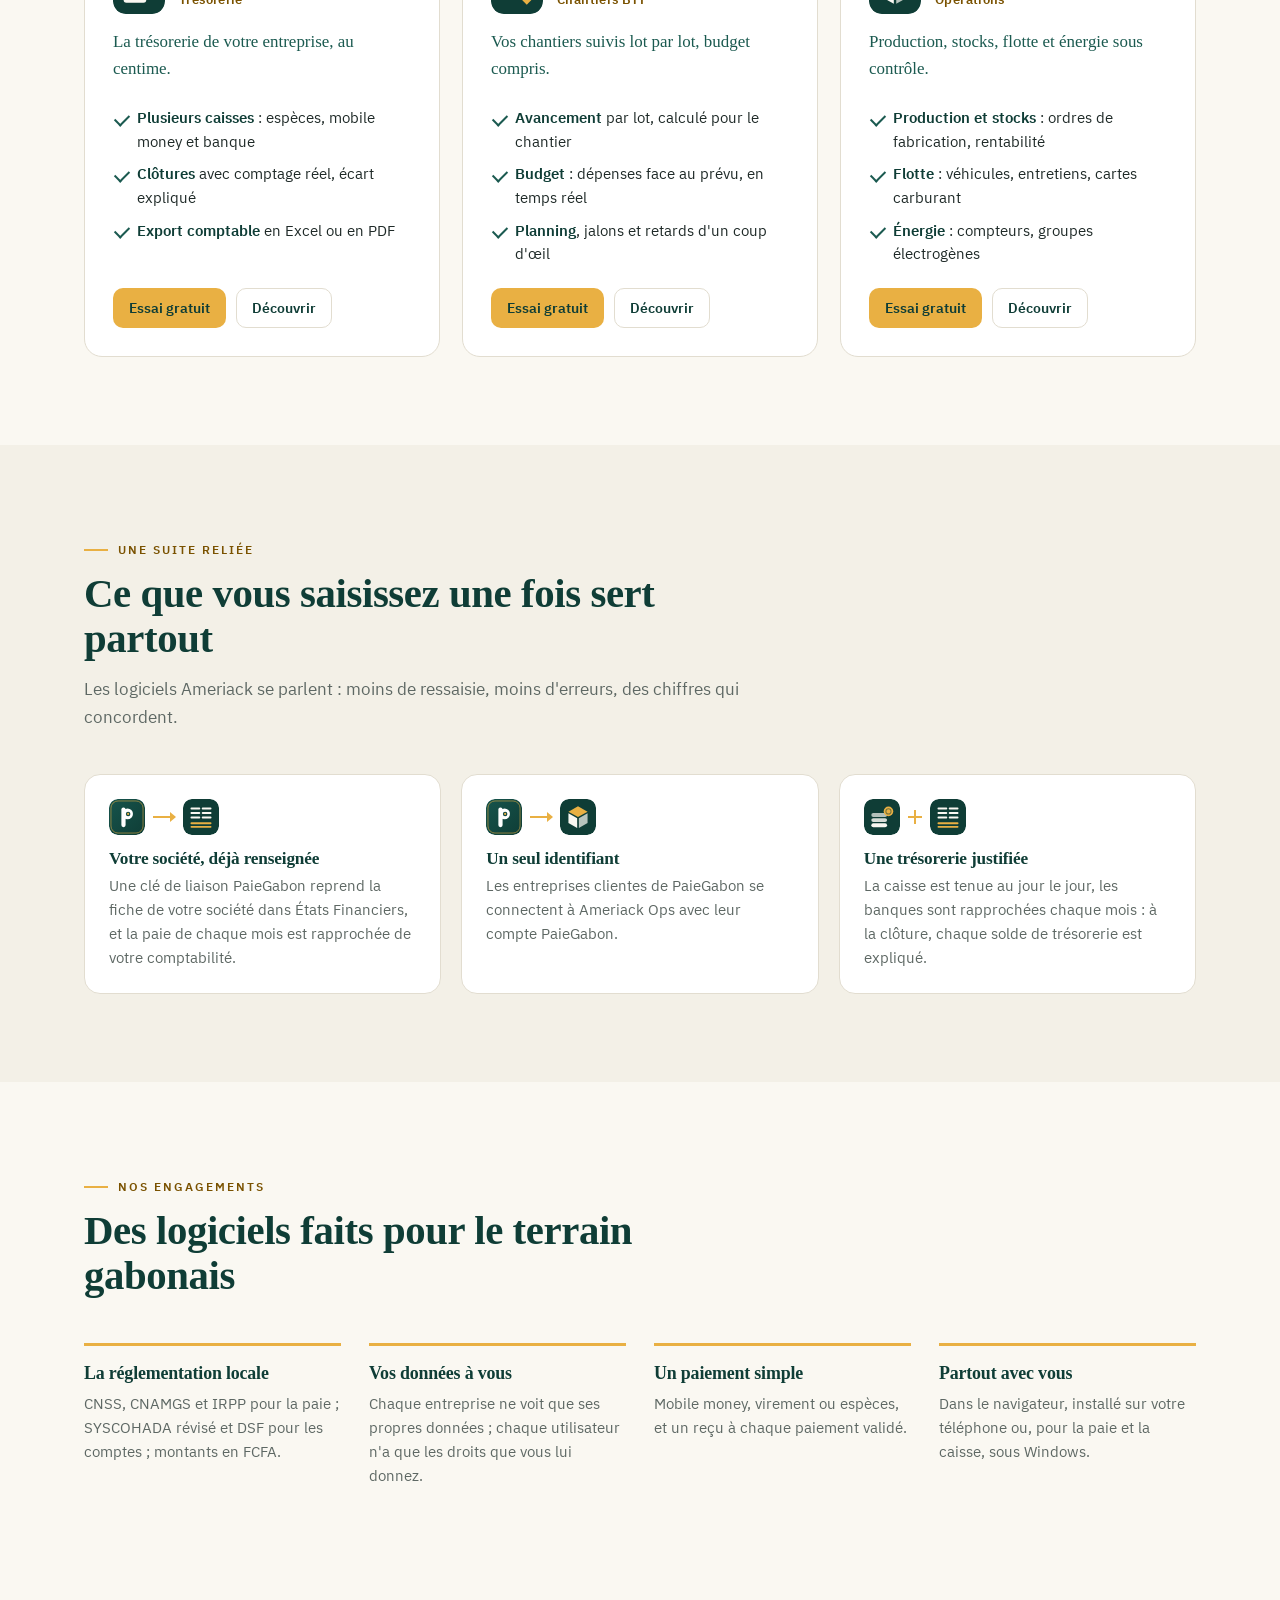
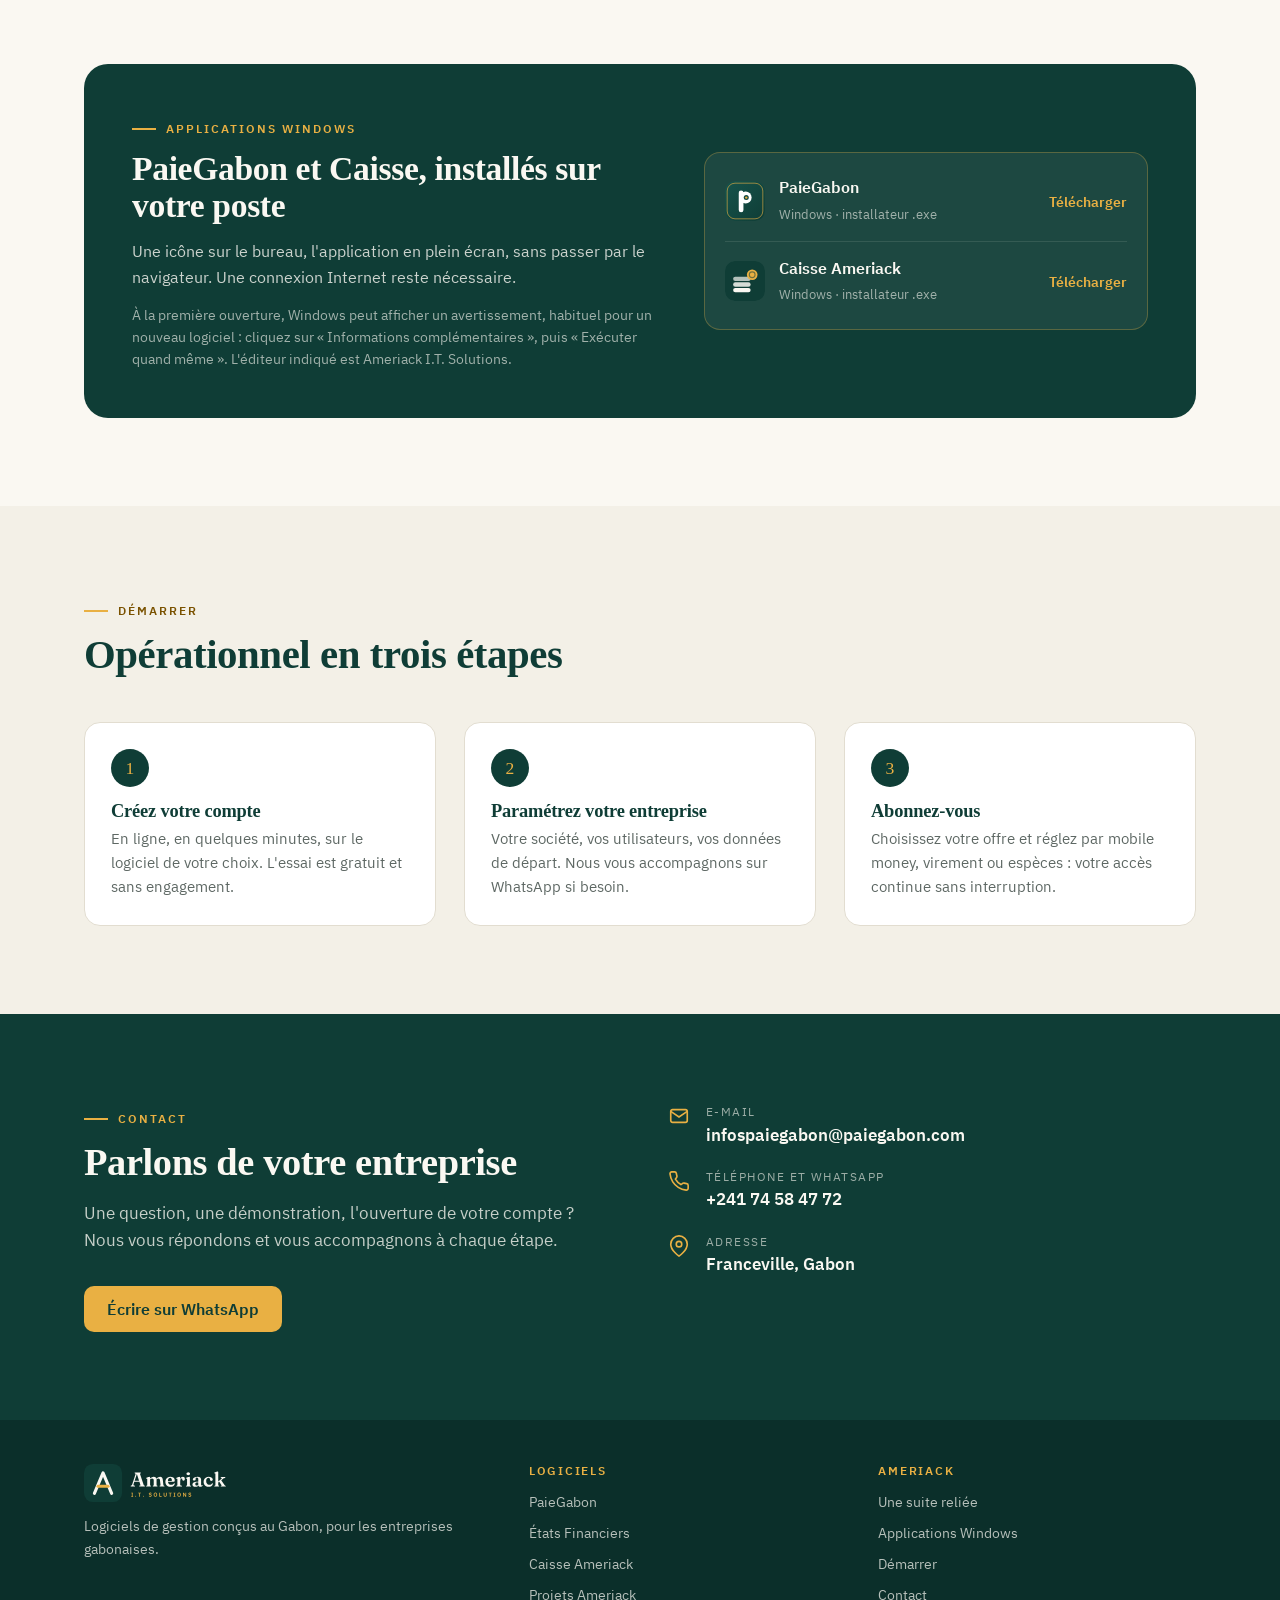
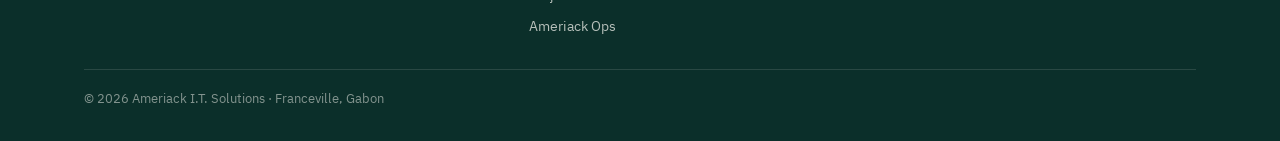
==== commit deef210f: "Refonte du site vitrine et identité Ameriack I.T. Solutions - Nouvelle identité de la marque mère, d" ====
--- a/index.html
+++ b/index.html
@@ -1,458 +1,301 @@
 <!DOCTYPE html>
 <html lang="fr">
 <head>
-<meta charset="UTF-8">
-<meta name="viewport" content="width=device-width, initial-scale=1.0">
-<title>Ameriack I.T. Solutions — Logiciels de gestion pour les entreprises gabonaises</title>
-<meta name="description" content="PaieGabon, Caisse Ameriack, Projets Ameriack et Ameriack Ops : la suite logicielle de gestion conçue au Gabon, pour les entreprises gabonaises. Web et application de bureau.">
-<link rel="preconnect" href="https://fonts.googleapis.com">
-<link rel="preconnect" href="https://fonts.gstatic.com" crossorigin>
-<link href="https://fonts.googleapis.com/css2?family=Space+Grotesk:wght@400;500;600;700&family=Inter:wght@400;500;600;700&display=swap" rel="stylesheet">
-<style>
-  :root{
-    --vert:#0f3d36; --vert-clair:#17564c; --or:#d99e0b; --or-fonce:#b06a12;
-    --parchemin:#f6f4ec; --encre:#12211d; --gris:#6b7280; --ligne:#e6e2d6;
-    --blanc:#ffffff;
-  }
-  *{margin:0;padding:0;box-sizing:border-box}
-  html{scroll-behavior:smooth}
-  body{
-    font-family:'Inter',sans-serif;color:var(--encre);background:var(--parchemin);
-    line-height:1.6;-webkit-font-smoothing:antialiased;
-  }
-  h1,h2,h3,.display{font-family:'Space Grotesk',sans-serif}
-  a{color:inherit;text-decoration:none}
-  .wrap{max-width:1120px;margin:0 auto;padding:0 24px}
-
-  /* ── En-tête ── */
-  header{
-    position:sticky;top:0;z-index:50;background:rgba(15,61,54,.97);
-    backdrop-filter:blur(8px);border-bottom:1px solid rgba(217,158,11,.25);
-  }
-  .nav{display:flex;align-items:center;justify-content:space-between;height:66px}
-  .logo{display:flex;align-items:center;gap:10px;font-family:'Space Grotesk';
-    font-weight:700;font-size:1.15rem;color:var(--blanc)}
-  .logo .mark{width:34px;height:34px;border-radius:9px;background:var(--or);
-    color:var(--vert);display:grid;place-items:center;font-weight:700;font-size:1.1rem}
-  .logo span{color:var(--or)}
-  .nav-links{display:flex;gap:28px;align-items:center}
-  .nav-links a{color:rgba(255,255,255,.82);font-size:.92rem;font-weight:500;transition:color .2s}
-  .nav-links a:hover{color:var(--or)}
-  .nav-cta{background:var(--or);color:var(--vert)!important;padding:9px 18px;
-    border-radius:9px;font-weight:600}
-  .burger{display:none;background:none;border:none;color:var(--blanc);font-size:1.5rem;cursor:pointer}
-
-  /* ── Hero ── */
-  .hero{background:var(--vert);color:var(--blanc);position:relative;overflow:hidden;
-    padding:88px 0 96px}
-  .hero::before{content:"";position:absolute;inset:0;opacity:.06;
-    background-image:repeating-linear-gradient(0deg,transparent,transparent 38px,rgba(255,255,255,.4) 38px,rgba(255,255,255,.4) 39px);
-    pointer-events:none}
-  .hero::after{content:"";position:absolute;top:0;bottom:0;left:210px;width:1px;
-    background:rgba(217,158,11,.35);pointer-events:none}
-  .hero .wrap{position:relative}
-  .eyebrow{display:inline-flex;align-items:center;gap:8px;font-size:.8rem;
-    letter-spacing:.14em;text-transform:uppercase;color:var(--or);font-weight:600;margin-bottom:22px}
-  .eyebrow::before{content:"";width:26px;height:1px;background:var(--or)}
-  .hero h1{font-size:clamp(2.1rem,5vw,3.5rem);line-height:1.08;font-weight:700;
-    letter-spacing:-.02em;max-width:16ch}
-  .hero h1 em{font-style:normal;color:var(--or)}
-  .hero p.lead{font-size:1.16rem;color:rgba(255,255,255,.82);max-width:52ch;margin-top:24px}
-  .hero-actions{display:flex;gap:14px;margin-top:38px;flex-wrap:wrap}
-  .btn{display:inline-flex;align-items:center;gap:9px;padding:13px 24px;border-radius:11px;
-    font-weight:600;font-size:.96rem;cursor:pointer;transition:transform .15s,box-shadow .2s;border:none}
-  .btn-or{background:var(--or);color:var(--vert)}
-  .btn-or:hover{transform:translateY(-2px);box-shadow:0 10px 24px -8px rgba(217,158,11,.6)}
-  .btn-ghost{background:transparent;color:var(--blanc);border:1px solid rgba(255,255,255,.28)}
-  .btn-ghost:hover{border-color:var(--or);color:var(--or)}
-  .hero-stats{display:flex;gap:40px;margin-top:56px;flex-wrap:wrap}
-  .stat .n{font-family:'Space Grotesk';font-size:2rem;font-weight:700;color:var(--or)}
-  .stat .l{font-size:.86rem;color:rgba(255,255,255,.7)}
-
-  /* ── Sections ── */
-  section{padding:82px 0}
-  .sec-head{margin-bottom:52px;max-width:64ch}
-  .sec-head .eyebrow{color:var(--or-fonce)}
-  .sec-head .eyebrow::before{background:var(--or-fonce)}
-  .sec-head h2{font-size:clamp(1.7rem,3.5vw,2.5rem);color:var(--vert);line-height:1.12;
-    letter-spacing:-.02em;margin-top:6px}
-  .sec-head p{color:var(--gris);font-size:1.08rem;margin-top:16px}
-
-  /* ── Grille produits ── */
-  .products{display:grid;grid-template-columns:repeat(2,1fr);gap:24px}
-  .card{background:var(--blanc);border:1px solid var(--ligne);border-radius:18px;
-    padding:32px;display:flex;flex-direction:column;transition:transform .2s,box-shadow .25s;position:relative;overflow:hidden}
-  .card::before{content:"";position:absolute;top:0;left:0;right:0;height:3px;background:var(--accent,var(--or))}
-  .card:hover{transform:translateY(-4px);box-shadow:0 20px 44px -20px rgba(15,61,54,.28)}
-  .card-top{display:flex;align-items:center;gap:14px;margin-bottom:18px}
-  .card-icon{width:52px;height:52px;border-radius:13px;display:grid;place-items:center;
-    background:var(--accent-bg,#eef4f2)}
-  .card-icon svg{width:26px;height:26px}
-  .card h3{font-size:1.3rem;color:var(--vert);font-weight:700}
-  .card .tagline{font-size:.82rem;color:var(--or-fonce);font-weight:600;letter-spacing:.02em}
-  .card p.desc{color:var(--gris);font-size:.96rem;margin:4px 0 20px;flex:1}
-  .card ul{list-style:none;margin-bottom:24px;display:flex;flex-direction:column;gap:9px}
-  .card ul li{font-size:.9rem;color:var(--encre);display:flex;align-items:flex-start;gap:9px}
-  .card ul li svg{width:17px;height:17px;flex-shrink:0;margin-top:3px;color:var(--vert-clair)}
-  .card-actions{display:flex;gap:10px;flex-wrap:wrap;margin-top:auto}
-  .btn-sm{padding:10px 16px;border-radius:9px;font-size:.88rem;font-weight:600;
-    display:inline-flex;align-items:center;gap:7px;transition:all .18s}
-  .btn-web{background:var(--vert);color:var(--blanc)}
-  .btn-web:hover{background:var(--vert-clair)}
-  .btn-dl{background:var(--or);color:var(--vert)}
-  .btn-dl:hover{filter:brightness(1.06)}
-  .btn-line{background:transparent;color:var(--vert);border:1px solid var(--ligne)}
-  .btn-line:hover{border-color:var(--vert)}
-  .badge-web{position:absolute;top:20px;right:24px;font-size:.68rem;font-weight:600;
-    text-transform:uppercase;letter-spacing:.06em;color:var(--gris);
-    background:var(--parchemin);padding:4px 10px;border-radius:20px}
-
-  /* ── Bandeau bureau ── */
-  .desktop{background:var(--vert);color:var(--blanc);border-radius:24px;padding:56px;
-    display:grid;grid-template-columns:1.2fr 1fr;gap:40px;align-items:center;position:relative;overflow:hidden}
-  .desktop::after{content:"";position:absolute;right:-60px;top:-60px;width:260px;height:260px;
-    border-radius:50%;background:radial-gradient(circle,rgba(217,158,11,.22),transparent 70%)}
-  .desktop h2{font-size:1.9rem;color:var(--blanc);position:relative}
-  .desktop p{color:rgba(255,255,255,.8);margin-top:14px;position:relative}
-  .desktop .win-box{position:relative;background:rgba(255,255,255,.06);
-    border:1px solid rgba(217,158,11,.3);border-radius:16px;padding:26px}
-  .desktop .win-box h4{font-family:'Space Grotesk';color:var(--or);margin-bottom:14px;font-size:1rem}
-  .win-item{display:flex;align-items:center;gap:12px;padding:11px 0;border-bottom:1px solid rgba(255,255,255,.1)}
-  .win-item:last-child{border-bottom:none}
-  .win-item .ico{width:36px;height:36px;border-radius:9px;background:var(--or);color:var(--vert);
-    display:grid;place-items:center;font-weight:700;flex-shrink:0}
-  .win-item .txt{flex:1}
-  .win-item .txt b{display:block;font-size:.94rem}
-  .win-item .txt span{font-size:.78rem;color:rgba(255,255,255,.6)}
-  .win-item a{font-size:.8rem;color:var(--or);font-weight:600;white-space:nowrap}
-
-  /* ── Comment ça marche ── */
-  .steps{display:grid;grid-template-columns:repeat(3,1fr);gap:28px;counter-reset:step}
-  .step{position:relative;padding-top:20px}
-  .step .num{font-family:'Space Grotesk';font-size:.85rem;font-weight:700;color:var(--or-fonce);
-    letter-spacing:.1em;margin-bottom:12px}
-  .step h4{font-size:1.15rem;color:var(--vert);margin-bottom:8px}
-  .step p{color:var(--gris);font-size:.94rem}
-  .step::before{content:"";position:absolute;top:0;left:0;width:44px;height:3px;background:var(--or)}
-
-  /* ── Contact ── */
-  #contact{background:var(--encre);color:var(--blanc)}
-  .contact-grid{display:grid;grid-template-columns:1fr 1fr;gap:56px;align-items:start}
-  #contact .eyebrow{color:var(--or)}
-  #contact .eyebrow::before{background:var(--or)}
-  #contact h2{color:var(--blanc);font-size:2.1rem}
-  #contact p.lead{color:rgba(255,255,255,.72);margin-top:16px;font-size:1.06rem}
-  .contact-list{display:flex;flex-direction:column;gap:22px;margin-top:8px}
-  .ci{display:flex;gap:16px;align-items:flex-start}
-  .ci-ico{width:46px;height:46px;border-radius:12px;background:rgba(217,158,11,.15);
-    display:grid;place-items:center;flex-shrink:0}
-  .ci-ico svg{width:22px;height:22px;color:var(--or)}
-  .ci .k{font-size:.78rem;text-transform:uppercase;letter-spacing:.08em;color:rgba(255,255,255,.5)}
-  .ci .v{font-size:1.05rem;font-weight:500;margin-top:2px}
-  .ci .v a:hover{color:var(--or)}
-
-  /* ── Pied ── */
-  footer{background:var(--vert);color:rgba(255,255,255,.7);padding:40px 0;
-    border-top:1px solid rgba(217,158,11,.2)}
-  .foot{display:flex;justify-content:space-between;align-items:center;flex-wrap:wrap;gap:16px}
-  .foot .logo{font-size:1rem}
-  .foot-links{display:flex;gap:22px;font-size:.88rem}
-  .foot-links a:hover{color:var(--or)}
-  .foot-copy{font-size:.82rem;color:rgba(255,255,255,.5);margin-top:8px;width:100%}
-
-  /* ── Responsive ── */
-  @media(max-width:860px){
-    .nav-links{display:none;position:absolute;top:66px;left:0;right:0;background:var(--vert);
-      flex-direction:column;padding:18px 24px;gap:16px;border-bottom:1px solid rgba(217,158,11,.25)}
-    .nav-links.open{display:flex}
-    .burger{display:block}
-    .products{grid-template-columns:1fr}
-    .desktop{grid-template-columns:1fr;padding:36px}
-    .steps{grid-template-columns:1fr}
-    .contact-grid{grid-template-columns:1fr;gap:36px}
-    .hero::after{display:none}
-    section{padding:60px 0}
-  }
-</style>
+<meta charset="utf-8">
+<meta name="viewport" content="width=device-width, initial-scale=1">
+<title>Ameriack I.T. Solutions — Logiciels de gestion pour les entreprises du Gabon</title>
+<meta name="description" content="Paie, états financiers, caisse, chantiers et opérations : la suite Ameriack, conçue au Gabon pour les entreprises gabonaises. Sur le web, sur téléphone et sous Windows. Essai gratuit.">
+<link rel="canonical" href="https://www.ameriack.com/">
+<meta name="theme-color" content="#0F3D36">
+<link rel="icon" href="assets/brand/favicon.svg" type="image/svg+xml">
+<link rel="icon" href="assets/brand/favicon-32.png" sizes="32x32" type="image/png">
+<link rel="apple-touch-icon" href="assets/brand/apple-touch-icon.png">
+<link rel="manifest" href="site.webmanifest">
+<meta property="og:type" content="website">
+<meta property="og:locale" content="fr_FR">
+<meta property="og:site_name" content="Ameriack I.T. Solutions">
+<meta property="og:title" content="Ameriack I.T. Solutions — la suite de gestion des entreprises gabonaises">
+<meta property="og:description" content="PaieGabon, États Financiers, Caisse, Projets et Ops : cinq logiciels conçus au Gabon, reliés entre eux. Essai gratuit.">
+<meta property="og:url" content="https://www.ameriack.com/">
+<meta property="og:image" content="https://www.ameriack.com/assets/brand/partage-1200x630.png">
+<meta property="og:image:width" content="1200">
+<meta property="og:image:height" content="630">
+<meta name="twitter:card" content="summary_large_image">
+<link rel="preload" href="assets/fonts/fraunces-latin-600-normal.woff2" as="font" type="font/woff2" crossorigin>
+<link rel="stylesheet" href="assets/site.css?v=2026.10.27">
+<script type="application/ld+json">
+{"@context":"https://schema.org","@type":"Organization","name":"Ameriack I.T. Solutions","url":"https://www.ameriack.com/",
+ "logo":"https://www.ameriack.com/assets/brand/icone-512.png","email":"infospaiegabon@paiegabon.com","telephone":"+241 74 58 47 72",
+ "address":{"@type":"PostalAddress","addressLocality":"Franceville","addressCountry":"GA"}}
+</script>
+<script src="assets/site.js?v=2026.10.27" defer></script>
 </head>
 <body>
-
-<!-- En-tête -->
-<header>
+<a class="sauter" href="#contenu">Aller au contenu</a>
+
+<header class="entete">
   <div class="wrap nav">
-    <a href="#" class="logo"><span class="mark">A</span>Ameriack<span>&nbsp;I.T.</span></a>
-    <nav class="nav-links" id="navLinks">
-      <a href="#produits">Logiciels</a>
-      <a href="#bureau">Applications bureau</a>
-      <a href="#demarrer">Comment démarrer</a>
-      <a href="#contact" class="nav-cta">Nous contacter</a>
+    <a class="marque" href="./" aria-label="Ameriack I.T. Solutions, accueil"><img src="assets/brand/logo.svg" alt="Ameriack I.T. Solutions" width="242" height="64"></a>
+    <button class="burger" type="button" aria-controls="menu" aria-expanded="false" aria-label="Ouvrir le menu"><span></span></button>
+    <nav aria-label="Navigation principale">
+      <ul class="menu" id="menu">
+        <li><a href="#solutions">Logiciels</a></li>
+        <li><a href="#suite">Une suite reliée</a></li>
+        <li><a href="#demarrer">Démarrer</a></li>
+        <li><a href="#contact">Contact</a></li>
+        <li><a class="btn btn-vert btn-petit" href="#solutions">Essai gratuit</a></li>
+      </ul>
     </nav>
-    <button class="burger" onclick="document.getElementById('navLinks').classList.toggle('open')">☰</button>
   </div>
 </header>
 
-<!-- Hero -->
-<section class="hero">
-  <div class="wrap">
-    <span class="eyebrow">Édité au Gabon, pour le Gabon</span>
-    <h1>Vos outils de gestion, <em>tenus au cordeau.</em></h1>
-    <p class="lead">Ameriack I.T. Solutions conçoit la suite logicielle qui fait tourner votre entreprise&nbsp;: paie, caisse, chantiers, opérations. Sur le web, ou installés sur votre poste comme un vrai logiciel.</p>
-    <div class="hero-actions">
-      <a href="#produits" class="btn btn-or">Découvrir les logiciels</a>
-      <a href="#bureau" class="btn btn-ghost">Télécharger les applications</a>
-    </div>
-    <div class="hero-stats">
-      <div class="stat"><div class="n">4</div><div class="l">logiciels métier</div></div>
-      <div class="stat"><div class="n">100%</div><div class="l">conçu au Gabon</div></div>
-      <div class="stat"><div class="n">Web + Bureau</div><div class="l">accès partout</div></div>
-    </div>
-  </div>
-</section>
-
-<!-- Produits -->
-<section id="produits">
-  <div class="wrap">
-    <div class="sec-head">
-      <span class="eyebrow">La suite Ameriack</span>
-      <h2>Quatre logiciels, une même exigence</h2>
-      <p>Chaque outil règle un problème concret de l'entreprise gabonaise, dans le respect de la réglementation locale. Accessibles depuis n'importe quel navigateur — et pour la paie et la caisse, installables sur votre ordinateur.</p>
-    </div>
-
-    <div class="products">
-
-      <!-- PaieGabon -->
-      <article class="card" style="--accent:#0f3d36;--accent-bg:#e7f0ed">
-        <div class="card-top">
-          <div class="card-icon">
-            <svg viewBox="0 0 24 24" fill="none" stroke="#0f3d36" stroke-width="1.8"><rect x="3" y="4" width="18" height="16" rx="2"/><path d="M3 9h18M8 14h3M8 17h6"/></svg>
-          </div>
-          <div>
-            <h3>PaieGabon</h3>
-            <div class="tagline">Paie &amp; ressources humaines</div>
-          </div>
-        </div>
-        <p class="desc">La paie conforme au Code du travail gabonais&nbsp;: bulletins, conventions collectives, heures supplémentaires, CNSS, IRPP. Salariés et journaliers.</p>
-        <ul>
-          <li><svg viewBox="0 0 24 24" fill="none" stroke="currentColor" stroke-width="2"><path d="M20 6L9 17l-5-5"/></svg>Bulletins conformes et barèmes à jour</li>
-          <li><svg viewBox="0 0 24 24" fill="none" stroke="currentColor" stroke-width="2"><path d="M20 6L9 17l-5-5"/></svg>Pointage mensuel importable en un fichier</li>
-          <li><svg viewBox="0 0 24 24" fill="none" stroke="currentColor" stroke-width="2"><path d="M20 6L9 17l-5-5"/></svg>Déclarations sociales et fiscales</li>
-        </ul>
-        <div class="card-actions">
-          <a href="https://paiegabon.com" class="btn-sm btn-web" target="_blank" rel="noopener">Ouvrir sur le web</a>
-          <a href="#bureau" class="btn-sm btn-dl">
-            <svg viewBox="0 0 24 24" width="15" height="15" fill="none" stroke="currentColor" stroke-width="2"><path d="M12 3v12m0 0l-4-4m4 4l4-4M4 21h16"/></svg>
-            Télécharger
-          </a>
-        </div>
-      </article>
-
-      <!-- Caisse Ameriack -->
-      <article class="card" style="--accent:#d99e0b;--accent-bg:#fbf2df">
-        <div class="card-top">
-          <div class="card-icon">
-            <svg viewBox="0 0 24 24" fill="none" stroke="#b06a12" stroke-width="1.8"><rect x="2" y="6" width="20" height="13" rx="2"/><path d="M2 10h20M6 15h4"/></svg>
-          </div>
-          <div>
-            <h3>Caisse Ameriack</h3>
-            <div class="tagline">Trésorerie &amp; caisse</div>
-          </div>
-        </div>
-        <p class="desc">La tenue de caisse rigoureuse&nbsp;: entrées et sorties justifiées à la pièce, rapports journaliers, clôtures, export comptable. Interconnectée avec la paie.</p>
-        <ul>
-          <li><svg viewBox="0 0 24 24" fill="none" stroke="currentColor" stroke-width="2"><path d="M20 6L9 17l-5-5"/></svg>Numéro de pièce sur chaque opération</li>
-          <li><svg viewBox="0 0 24 24" fill="none" stroke="currentColor" stroke-width="2"><path d="M20 6L9 17l-5-5"/></svg>Rapports et exports Excel</li>
-          <li><svg viewBox="0 0 24 24" fill="none" stroke="currentColor" stroke-width="2"><path d="M20 6L9 17l-5-5"/></svg>Multi-comptes et multi-devises</li>
-        </ul>
-        <div class="card-actions">
-          <a href="https://caisse.ameriack.com" class="btn-sm btn-web" target="_blank" rel="noopener">Ouvrir sur le web</a>
-          <a href="#bureau" class="btn-sm btn-dl">
-            <svg viewBox="0 0 24 24" width="15" height="15" fill="none" stroke="currentColor" stroke-width="2"><path d="M12 3v12m0 0l-4-4m4 4l4-4M4 21h16"/></svg>
-            Télécharger
-          </a>
-        </div>
-      </article>
-
-      <!-- Projets Ameriack -->
-      <article class="card" style="--accent:#17564c;--accent-bg:#e7f0ed">
-        <span class="badge-web">Web</span>
-        <div class="card-top">
-          <div class="card-icon">
-            <svg viewBox="0 0 24 24" fill="none" stroke="#17564c" stroke-width="1.8"><path d="M3 3v18h18"/><rect x="7" y="12" width="3" height="6"/><rect x="12" y="8" width="3" height="10"/><rect x="17" y="5" width="3" height="13"/></svg>
-          </div>
-          <div>
-            <h3>Projets Ameriack</h3>
-            <div class="tagline">Pilotage de chantiers BTP</div>
-          </div>
-        </div>
-        <p class="desc">Le tableau de bord du chef de chantier&nbsp;: avancement des lots, contrôle des coûts, planning et jalons, facturation à l'avancement. Coût et délai sous contrôle.</p>
-        <ul>
-          <li><svg viewBox="0 0 24 24" fill="none" stroke="currentColor" stroke-width="2"><path d="M20 6L9 17l-5-5"/></svg>Marge réelle par chantier</li>
-          <li><svg viewBox="0 0 24 24" fill="none" stroke="currentColor" stroke-width="2"><path d="M20 6L9 17l-5-5"/></svg>Frise de planning et jalons</li>
-          <li><svg viewBox="0 0 24 24" fill="none" stroke="currentColor" stroke-width="2"><path d="M20 6L9 17l-5-5"/></svg>Situations de travaux</li>
-        </ul>
-        <div class="card-actions">
-          <a href="https://projets.ameriack.com" class="btn-sm btn-web" target="_blank" rel="noopener">Ouvrir sur le web</a>
-        </div>
-      </article>
-
-      <!-- Ameriack Ops -->
-      <article class="card" style="--accent:#b06a12;--accent-bg:#fbf2df">
-        <span class="badge-web">Web</span>
-        <div class="card-top">
-          <div class="card-icon">
-            <svg viewBox="0 0 24 24" fill="none" stroke="#b06a12" stroke-width="1.8"><circle cx="12" cy="12" r="3"/><path d="M12 2v4M12 18v4M2 12h4M18 12h4M5 5l2.5 2.5M16.5 16.5L19 19M19 5l-2.5 2.5M7.5 16.5L5 19"/></svg>
-          </div>
-          <div>
-            <h3>Ameriack Ops</h3>
-            <div class="tagline">Opérations &amp; activité</div>
-          </div>
-        </div>
-        <p class="desc">Le poste de commande des opérations quotidiennes de l'entreprise. Pensé pour s'articuler avec la paie, la caisse et les chantiers.</p>
-        <ul>
-          <li><svg viewBox="0 0 24 24" fill="none" stroke="currentColor" stroke-width="2"><path d="M20 6L9 17l-5-5"/></svg>Vue d'ensemble de l'activité</li>
-          <li><svg viewBox="0 0 24 24" fill="none" stroke="currentColor" stroke-width="2"><path d="M20 6L9 17l-5-5"/></svg>Interconnecté à la suite Ameriack</li>
-          <li><svg viewBox="0 0 24 24" fill="none" stroke="currentColor" stroke-width="2"><path d="M20 6L9 17l-5-5"/></svg>Accessible depuis n'importe où</li>
-        </ul>
-        <div class="card-actions">
-          <a href="https://ops.ameriack.com" class="btn-sm btn-web" target="_blank" rel="noopener">Ouvrir sur le web</a>
-        </div>
-      </article>
-
-    </div>
-  </div>
-</section>
-
-<!-- Bandeau applications bureau -->
-<section id="bureau">
-  <div class="wrap">
-    <div class="desktop">
+<main id="contenu">
+
+<section class="accueil" aria-labelledby="titre-accueil">
+  <div class="wrap">
+    <div>
+      <span class="surtitre">Conçu au Gabon, pour le Gabon</span>
+      <h1 id="titre-accueil">La gestion de votre entreprise, <em>au franc près.</em></h1>
+      <p class="chapo">Ameriack I.T. Solutions édite la suite de logiciels qui fait tourner les entreprises gabonaises :
+        paie, états financiers, caisse, chantiers et opérations. Cinq outils reliés entre eux, sur le web, sur téléphone et sous Windows.</p>
+      <div class="actions">
+        <a class="btn btn-vert" href="#solutions">Choisir un logiciel</a>
+        <a class="btn btn-ligne" href="https://wa.me/24174584772" target="_blank" rel="noopener">Écrire sur WhatsApp</a>
+      </div>
+      <ul class="faits">
+        <li>Essai gratuit, sans engagement</li>
+        <li>Paiement par mobile money, virement ou espèces</li>
+        <li>Accompagnement au démarrage</li>
+      </ul>
+    </div>
+    <div class="planche">
+      <h2>La suite Ameriack</h2>
+      <div class="tuiles">
+        <a class="tuile large" href="#paiegabon"><img src="assets/apps/paiegabon.svg" alt="" width="44" height="44"><div><b>PaieGabon</b><span>Paie et ressources humaines</span></div></a>
+        <a class="tuile" href="#etats"><img src="assets/apps/etats.svg" alt="" width="44" height="44"><div><b>États Financiers</b><span>Bilan, liasse et DSF</span></div></a>
+        <a class="tuile" href="#caisse"><img src="assets/apps/caisse.svg" alt="" width="44" height="44"><div><b>Caisse</b><span>Trésorerie au centime</span></div></a>
+        <a class="tuile" href="#projets"><img src="assets/apps/projets.svg" alt="" width="44" height="44"><div><b>Projets</b><span>Chantiers et budgets</span></div></a>
+        <a class="tuile" href="#ops"><img src="assets/apps/ops.svg" alt="" width="44" height="44"><div><b>Ops</b><span>Production, stocks, flotte, énergie</span></div></a>
+      </div>
+    </div>
+  </div>
+</section>
+
+<section id="solutions" aria-labelledby="titre-solutions">
+  <div class="wrap">
+    <div class="tete">
+      <span class="surtitre">Nos logiciels</span>
+      <h2 id="titre-solutions">Cinq logiciels, une même rigueur</h2>
+      <p>Chaque outil règle un problème concret de l'entreprise gabonaise, dans le respect de la réglementation locale.
+        Commencez par celui dont vous avez besoin, ajoutez les autres quand vous voulez.</p>
+    </div>
+    <div class="solutions">
+
+      <article class="carte large" id="paiegabon">
+        <div class="carte-tete"><img src="assets/apps/paiegabon.svg" alt="" width="52" height="52">
+          <div><h3>PaieGabon</h3><div class="domaine">Paie et ressources humaines</div></div></div>
+        <p class="accroche">La paie juste, sans un seul calcul.</p>
+        <p>Saisissez le salaire : PaieGabon calcule les cotisations CNSS et CNAMGS, l'IRPP, les bulletins et les déclarations, selon la loi gabonaise.</p>
+        <ul>
+          <li><b>Bulletins</b> conformes, conventions collectives et heures supplémentaires</li>
+          <li><b>Salariés et journaliers</b>, pointage mensuel</li>
+          <li><b>Déclarations</b> sociales et fiscales</li>
+        </ul>
+        <div class="actions">
+          <a class="btn btn-or btn-petit" href="https://paiegabon.com/inscription">Essai gratuit</a>
+          <a class="btn btn-ligne btn-petit" href="https://paiegabon.com">Découvrir</a>
+        </div>
+      </article>
+
+      <article class="carte large" id="etats">
+        <div class="carte-tete"><img src="assets/apps/etats.svg" alt="" width="52" height="52">
+          <div><h3>États Financiers</h3><div class="domaine">Comptabilité de clôture SYSCOHADA</div></div></div>
+        <p class="accroche">De la balance à la DSF, en un import.</p>
+        <p>Importez votre balance Excel : bilan, compte de résultat, tableau des flux de trésorerie, notes annexes et notes fiscales sont produits et contrôlés.</p>
+        <ul>
+          <li><b>Liasse DSF</b> en PDF et en Excel</li>
+          <li><b>Grand livre</b> rapproché de la balance, écritures à examiner</li>
+          <li><b>Rapprochement bancaire</b> mensuel, à partir des relevés PDF</li>
+        </ul>
+        <div class="actions">
+          <a class="btn btn-or btn-petit" href="https://etats.ameriack.com/inscription">Essai gratuit</a>
+          <a class="btn btn-ligne btn-petit" href="https://etats.ameriack.com">Découvrir</a>
+        </div>
+      </article>
+
+      <article class="carte" id="caisse">
+        <div class="carte-tete"><img src="assets/apps/caisse.svg" alt="" width="52" height="52">
+          <div><h3>Caisse</h3><div class="domaine">Trésorerie</div></div></div>
+        <p class="accroche">La trésorerie de votre entreprise, au centime.</p>
+        <ul>
+          <li><b>Plusieurs caisses</b> : espèces, mobile money et banque</li>
+          <li><b>Clôtures</b> avec comptage réel, écart expliqué</li>
+          <li><b>Export comptable</b> en Excel ou en PDF</li>
+        </ul>
+        <div class="actions">
+          <a class="btn btn-or btn-petit" href="https://caisse.ameriack.com/inscription">Essai gratuit</a>
+          <a class="btn btn-ligne btn-petit" href="https://caisse.ameriack.com">Découvrir</a>
+        </div>
+      </article>
+
+      <article class="carte" id="projets">
+        <div class="carte-tete"><img src="assets/apps/projets.svg" alt="" width="52" height="52">
+          <div><h3>Projets</h3><div class="domaine">Chantiers BTP</div></div></div>
+        <p class="accroche">Vos chantiers suivis lot par lot, budget compris.</p>
+        <ul>
+          <li><b>Avancement</b> par lot, calculé pour le chantier</li>
+          <li><b>Budget</b> : dépenses face au prévu, en temps réel</li>
+          <li><b>Planning</b>, jalons et retards d'un coup d'œil</li>
+        </ul>
+        <div class="actions">
+          <a class="btn btn-or btn-petit" href="https://projets.ameriack.com/inscription">Essai gratuit</a>
+          <a class="btn btn-ligne btn-petit" href="https://projets.ameriack.com">Découvrir</a>
+        </div>
+      </article>
+
+      <article class="carte" id="ops">
+        <div class="carte-tete"><img src="assets/apps/ops.svg" alt="" width="52" height="52">
+          <div><h3>Ops</h3><div class="domaine">Opérations</div></div></div>
+        <p class="accroche">Production, stocks, flotte et énergie sous contrôle.</p>
+        <ul>
+          <li><b>Production et stocks</b> : ordres de fabrication, rentabilité</li>
+          <li><b>Flotte</b> : véhicules, entretiens, cartes carburant</li>
+          <li><b>Énergie</b> : compteurs, groupes électrogènes</li>
+        </ul>
+        <div class="actions">
+          <a class="btn btn-or btn-petit" href="https://ops.ameriack.com/inscription">Essai gratuit</a>
+          <a class="btn btn-ligne btn-petit" href="https://ops.ameriack.com">Découvrir</a>
+        </div>
+      </article>
+
+    </div>
+  </div>
+</section>
+
+<section id="suite" class="fond-papier" aria-labelledby="titre-suite">
+  <div class="wrap">
+    <div class="tete">
+      <span class="surtitre">Une suite reliée</span>
+      <h2 id="titre-suite">Ce que vous saisissez une fois sert partout</h2>
+      <p>Les logiciels Ameriack se parlent : moins de ressaisie, moins d'erreurs, des chiffres qui concordent.</p>
+    </div>
+    <div class="liens">
+      <div class="lien">
+        <div class="paire"><img src="assets/apps/paiegabon.svg" alt="PaieGabon" width="36" height="36"><i></i><img src="assets/apps/etats.svg" alt="États Financiers" width="36" height="36"></div>
+        <h3>Votre société, déjà renseignée</h3>
+        <p>Une clé de liaison PaieGabon reprend la fiche de votre société dans États Financiers, et la paie de chaque mois est rapprochée de votre comptabilité.</p>
+      </div>
+      <div class="lien">
+        <div class="paire"><img src="assets/apps/paiegabon.svg" alt="PaieGabon" width="36" height="36"><i></i><img src="assets/apps/ops.svg" alt="Ops" width="36" height="36"></div>
+        <h3>Un seul identifiant</h3>
+        <p>Les entreprises clientes de PaieGabon se connectent à Ameriack Ops avec leur compte PaieGabon.</p>
+      </div>
+      <div class="lien">
+        <div class="paire"><img src="assets/apps/caisse.svg" alt="Caisse" width="36" height="36"><i class="plus"></i><img src="assets/apps/etats.svg" alt="États Financiers" width="36" height="36"></div>
+        <h3>Une trésorerie justifiée</h3>
+        <p>La caisse est tenue au jour le jour, les banques sont rapprochées chaque mois : à la clôture, chaque solde de trésorerie est expliqué.</p>
+      </div>
+    </div>
+  </div>
+</section>
+
+<section aria-labelledby="titre-engagements">
+  <div class="wrap">
+    <div class="tete">
+      <span class="surtitre">Nos engagements</span>
+      <h2 id="titre-engagements">Des logiciels faits pour le terrain gabonais</h2>
+    </div>
+    <div class="engagements">
+      <div class="engagement"><h3>La réglementation locale</h3><p>CNSS, CNAMGS et IRPP pour la paie ; SYSCOHADA révisé et DSF pour les comptes ; montants en FCFA.</p></div>
+      <div class="engagement"><h3>Vos données à vous</h3><p>Chaque entreprise ne voit que ses propres données ; chaque utilisateur n'a que les droits que vous lui donnez.</p></div>
+      <div class="engagement"><h3>Un paiement simple</h3><p>Mobile money, virement ou espèces, et un reçu à chaque paiement validé.</p></div>
+      <div class="engagement"><h3>Partout avec vous</h3><p>Dans le navigateur, installé sur votre téléphone ou, pour la paie et la caisse, sous Windows.</p></div>
+    </div>
+  </div>
+</section>
+
+<section id="bureau" aria-labelledby="titre-bureau">
+  <div class="wrap">
+    <div class="bureau">
       <div>
-        <span class="eyebrow" style="color:var(--or)"><span style="width:26px;height:1px;background:var(--or);display:inline-block"></span> Applications de bureau</span>
-        <h2>Vos logiciels, installés sur votre poste</h2>
-        <p>PaieGabon et Caisse Ameriack existent aussi en version Windows à installer&nbsp;: une icône sur le bureau, l'application en plein écran, sans passer par le navigateur. Une connexion Internet reste nécessaire.</p>
-        <p style="font-size:.86rem;margin-top:18px;color:rgba(255,255,255,.6)">À la première ouverture, Windows peut afficher un message de sécurité. C'est normal pour un nouveau logiciel&nbsp;: cliquez sur «&nbsp;Informations complémentaires&nbsp;» puis «&nbsp;Exécuter quand même&nbsp;». L'éditeur indiqué est Ameriack&nbsp;I.T.&nbsp;Solutions.</p>
-      </div>
-      <div class="win-box">
-        <h4>Télécharger pour Windows</h4>
-        <!-- Remplacez les liens # par vos liens GitHub Releases une fois publiés -->
-        <div class="win-item">
-          <div class="ico">P</div>
-          <div class="txt"><b>PaieGabon</b><span>Windows · installateur .exe</span></div>
-          <a href="#" data-dl="paiegabon" onclick="return telecharger(event,'PaieGabon')">Télécharger</a>
-        </div>
-        <div class="win-item">
-          <div class="ico">C</div>
-          <div class="txt"><b>Caisse Ameriack</b><span>Windows · installateur .exe</span></div>
-          <a href="#" data-dl="caisse" onclick="return telecharger(event,'Caisse Ameriack')">Télécharger</a>
-        </div>
-        <p style="font-size:.78rem;color:rgba(255,255,255,.5);margin-top:16px">Projets et Ops sont disponibles directement sur le web, sans installation.</p>
-      </div>
-    </div>
-  </div>
-</section>
-
-<!-- Comment démarrer -->
-<section id="demarrer">
-  <div class="wrap">
-    <div class="sec-head">
-      <span class="eyebrow">Comment démarrer</span>
-      <h2>De la découverte à l'utilisation</h2>
-    </div>
-    <div class="steps">
-      <div class="step">
-        <div class="num">ÉTAPE 1</div>
-        <h4>Choisissez votre logiciel</h4>
-        <p>Identifiez l'outil qui répond à votre besoin — paie, caisse, chantiers ou opérations — et ouvrez-le sur le web pour le découvrir.</p>
-      </div>
-      <div class="step">
-        <div class="num">ÉTAPE 2</div>
-        <h4>Contactez-nous pour votre compte</h4>
-        <p>Nous créons votre espace entreprise et configurons vos accès. Vous recevez vos identifiants et un accompagnement au démarrage.</p>
-      </div>
-      <div class="step">
-        <div class="num">ÉTAPE 3</div>
-        <h4>Installez ou utilisez sur le web</h4>
-        <p>Travaillez depuis votre navigateur, ou installez l'application de bureau pour la paie et la caisse. À vous de choisir.</p>
-      </div>
-    </div>
-  </div>
-</section>
-
-<!-- Contact -->
-<section id="contact">
-  <div class="wrap">
-    <div class="contact-grid">
-      <div>
-        <span class="eyebrow">Nous contacter</span>
-        <h2>Parlons de votre entreprise</h2>
-        <p class="lead">Une question, une démonstration, la création de votre compte&nbsp;? Notre équipe vous répond et vous accompagne à chaque étape.</p>
-      </div>
-      <div class="contact-list">
-        <div class="ci">
-          <div class="ci-ico"><svg viewBox="0 0 24 24" fill="none" stroke="currentColor" stroke-width="1.8"><rect x="3" y="5" width="18" height="14" rx="2"/><path d="M3 7l9 6 9-6"/></svg></div>
-          <div><div class="k">Email</div><div class="v"><a href="mailto:infospaiegabon@paiegabon.com">infospaiegabon@paiegabon.com</a></div></div>
-        </div>
-        <div class="ci">
-          <div class="ci-ico"><svg viewBox="0 0 24 24" fill="none" stroke="currentColor" stroke-width="1.8"><path d="M22 16.9v3a2 2 0 01-2.2 2 19.8 19.8 0 01-8.6-3 19.5 19.5 0 01-6-6 19.8 19.8 0 01-3-8.6A2 2 0 014.1 2h3a2 2 0 012 1.7c.1.9.3 1.8.6 2.6a2 2 0 01-.5 2.1L8.1 9.9a16 16 0 006 6l1.5-1.1a2 2 0 012.1-.5c.8.3 1.7.5 2.6.6a2 2 0 011.7 2z"/></svg></div>
-          <div>
-            <div class="k">Téléphone / WhatsApp</div>
-            <div class="v"><a href="tel:+24174584772">+241 74 58 47 72</a></div>
-            <div class="v" style="margin-top:4px"><a href="https://wa.me/24174584772" target="_blank" rel="noopener" style="color:var(--or);font-size:.92rem;font-weight:600">💬 Écrire sur WhatsApp</a></div>
-          </div>
-        </div>
-        <div class="ci">
-          <div class="ci-ico"><svg viewBox="0 0 24 24" fill="none" stroke="currentColor" stroke-width="1.8"><path d="M21 10c0 7-9 13-9 13s-9-6-9-13a9 9 0 0118 0z"/><circle cx="12" cy="10" r="3"/></svg></div>
-          <div><div class="k">Localisation</div><div class="v">Libreville, Gabon</div></div>
-        </div>
-      </div>
-    </div>
-  </div>
-</section>
-
-<!-- Pied -->
-<footer>
-  <div class="wrap">
-    <div class="foot">
-      <a href="#" class="logo"><span class="mark">A</span>Ameriack<span>&nbsp;I.T.</span></a>
-      <div class="foot-links">
-        <a href="#produits">Logiciels</a>
-        <a href="#bureau">Bureau</a>
-        <a href="#contact">Contact</a>
-      </div>
-      <div class="foot-copy">© 2026 Ameriack I.T. Solutions — Tous droits réservés · Libreville, Gabon</div>
-    </div>
+        <span class="surtitre">Applications Windows</span>
+        <h2 id="titre-bureau">PaieGabon et Caisse, installés sur votre poste</h2>
+        <p>Une icône sur le bureau, l'application en plein écran, sans passer par le navigateur. Une connexion Internet reste nécessaire.</p>
+        <p class="note">À la première ouverture, Windows peut afficher un avertissement, habituel pour un nouveau logiciel : cliquez sur
+          « Informations complémentaires », puis « Exécuter quand même ». L'éditeur indiqué est Ameriack I.T. Solutions.</p>
+      </div>
+      <div class="telechargements">
+        <div class="dl"><img src="assets/apps/paiegabon.svg" alt="" width="40" height="40"><div><b>PaieGabon</b><span>Windows · installateur .exe</span></div>
+          <a href="https://github.com/Dric-hash/ameriack-site/releases/download/v1.0.0/PaieGabon.Setup.1.0.0.exe">Télécharger</a></div>
+        <div class="dl"><img src="assets/apps/caisse.svg" alt="" width="40" height="40"><div><b>Caisse Ameriack</b><span>Windows · installateur .exe</span></div>
+          <a href="https://github.com/Dric-hash/ameriack-site/releases/download/v1.0.0/Caisse.Ameriack.Setup.1.0.0.exe">Télécharger</a></div>
+      </div>
+    </div>
+  </div>
+</section>
+
+<section id="demarrer" class="fond-papier" aria-labelledby="titre-demarrer">
+  <div class="wrap">
+    <div class="tete">
+      <span class="surtitre">Démarrer</span>
+      <h2 id="titre-demarrer">Opérationnel en trois étapes</h2>
+    </div>
+    <ol class="etapes">
+      <li><h3>Créez votre compte</h3><p>En ligne, en quelques minutes, sur le logiciel de votre choix. L'essai est gratuit et sans engagement.</p></li>
+      <li><h3>Paramétrez votre entreprise</h3><p>Votre société, vos utilisateurs, vos données de départ. Nous vous accompagnons sur WhatsApp si besoin.</p></li>
+      <li><h3>Abonnez-vous</h3><p>Choisissez votre offre et réglez par mobile money, virement ou espèces : votre accès continue sans interruption.</p></li>
+    </ol>
+  </div>
+</section>
+
+<section id="contact" class="contact" aria-labelledby="titre-contact">
+  <div class="wrap">
+    <div>
+      <span class="surtitre">Contact</span>
+      <h2 id="titre-contact">Parlons de votre entreprise</h2>
+      <p class="chapo">Une question, une démonstration, l'ouverture de votre compte ? Nous vous répondons et vous accompagnons à chaque étape.</p>
+      <div class="actions"><a class="btn btn-or" href="https://wa.me/24174584772" target="_blank" rel="noopener">Écrire sur WhatsApp</a></div>
+    </div>
+    <ul class="coordonnees">
+      <li><svg viewBox="0 0 24 24" fill="none" stroke="currentColor" stroke-width="1.8" aria-hidden="true"><rect x="3" y="5" width="18" height="14" rx="2"/><path d="M3 7l9 6 9-6"/></svg>
+        <div><div class="k">E-mail</div><div class="v"><a href="mailto:infospaiegabon@paiegabon.com">infospaiegabon@paiegabon.com</a></div></div></li>
+      <li><svg viewBox="0 0 24 24" fill="none" stroke="currentColor" stroke-width="1.8" aria-hidden="true"><path d="M22 16.9v3a2 2 0 01-2.2 2 19.8 19.8 0 01-8.6-3 19.5 19.5 0 01-6-6 19.8 19.8 0 01-3-8.6A2 2 0 014.1 2h3a2 2 0 012 1.7c.1.9.3 1.8.6 2.6a2 2 0 01-.5 2.1L8.1 9.9a16 16 0 006 6l1.5-1.1a2 2 0 012.1-.5c.8.3 1.7.5 2.6.6a2 2 0 011.7 2z"/></svg>
+        <div><div class="k">Téléphone et WhatsApp</div><div class="v"><a href="tel:+24174584772">+241 74 58 47 72</a></div></div></li>
+      <li><svg viewBox="0 0 24 24" fill="none" stroke="currentColor" stroke-width="1.8" aria-hidden="true"><path d="M21 10c0 7-9 13-9 13s-9-6-9-13a9 9 0 0118 0z"/><circle cx="12" cy="10" r="3"/></svg>
+        <div><div class="k">Adresse</div><div class="v">Franceville, Gabon</div></div></li>
+    </ul>
+  </div>
+</section>
+
+</main>
+
+<footer class="pied">
+  <div class="wrap">
+    <div>
+      <img src="assets/brand/logo-inverse.svg" alt="Ameriack I.T. Solutions" width="242" height="64">
+      <p>Logiciels de gestion conçus au Gabon, pour les entreprises gabonaises.</p>
+    </div>
+    <div>
+      <h2>Logiciels</h2>
+      <ul>
+        <li><a href="https://paiegabon.com">PaieGabon</a></li>
+        <li><a href="https://etats.ameriack.com">États Financiers</a></li>
+        <li><a href="https://caisse.ameriack.com">Caisse Ameriack</a></li>
+        <li><a href="https://projets.ameriack.com">Projets Ameriack</a></li>
+        <li><a href="https://ops.ameriack.com">Ameriack Ops</a></li>
+      </ul>
+    </div>
+    <div>
+      <h2>Ameriack</h2>
+      <ul>
+        <li><a href="#suite">Une suite reliée</a></li>
+        <li><a href="#bureau">Applications Windows</a></li>
+        <li><a href="#demarrer">Démarrer</a></li>
+        <li><a href="#contact">Contact</a></li>
+      </ul>
+    </div>
+    <p class="bas">© <span data-annee>2026</span> Ameriack I.T. Solutions · Franceville, Gabon</p>
   </div>
 </footer>
-
-<script>
-  // Liens de téléchargement — à remplir avec vos URL GitHub Releases.
-  // Laissez vide ("") pour proposer automatiquement le contact à la place.
-  var LIENS = {
-    paiegabon: "https://github.com/Dric-hash/ameriack-site/releases/download/v1.0.0/PaieGabon.Setup.1.0.0.exe",
-    caisse:    "https://github.com/Dric-hash/ameriack-site/releases/download/v1.0.0/Caisse.Ameriack.Setup.1.0.0.exe"
-  };
-
-  function telecharger(e, nom){
-    e.preventDefault();
-    var cle = e.currentTarget.getAttribute('data-dl');
-    var url = LIENS[cle];
-    if(url){
-      window.location.href = url;           // téléchargement direct si le lien existe
-    } else {
-      // Sinon, on bascule vers le contact avec un email pré-rempli
-      window.location.href = "mailto:infospaiegabon@paiegabon.com"
-        + "?subject=" + encodeURIComponent("Demande du logiciel " + nom)
-        + "&body=" + encodeURIComponent("Bonjour,\n\nJe souhaite recevoir l'application " + nom + " pour Windows.\n\nMerci.");
-    }
-    return false;
-  }
-
-  // Fermer le menu mobile au clic sur un lien
-  document.querySelectorAll('#navLinks a').forEach(function(a){
-    a.addEventListener('click', function(){
-      document.getElementById('navLinks').classList.remove('open');
-    });
-  });
-</script>
 </body>
 </html>
--- a/assets/site.css
+++ b/assets/site.css
@@ -0,0 +1,203 @@
+/* Ameriack I.T. Solutions — site vitrine. Identité de la suite : vert profond, crème, or ;
+   Fraunces pour les titres, IBM Plex Sans pour le texte (polices hébergées, licence SIL OFL). */
+@font-face{font-family:"Fraunces";font-style:normal;font-weight:600;font-display:swap;
+  src:url("fonts/fraunces-latin-600-normal.woff2") format("woff2")}
+@font-face{font-family:"IBM Plex Sans";font-style:normal;font-weight:400;font-display:swap;
+  src:url("fonts/ibm-plex-sans-latin-400-normal.woff2") format("woff2")}
+@font-face{font-family:"IBM Plex Sans";font-style:normal;font-weight:500 700;font-display:swap;
+  src:url("fonts/ibm-plex-sans-latin-600-normal.woff2") format("woff2")}
+
+:root{
+  --vert:#0F3D36;--vert-2:#1B5A50;--vert-3:#16473F;--or:#E9B043;--brun:#7A5200;
+  --creme:#FAF8F2;--papier:#F3F0E7;--encre:#1F2A28;--gris:#5E6864;--ligne:#E2DDD0;--blanc:#fff;
+  --ombre:0 18px 40px -22px rgba(15,61,54,.35);
+}
+*{box-sizing:border-box;margin:0;padding:0}
+html{scroll-behavior:smooth;-webkit-text-size-adjust:100%}
+@media (prefers-reduced-motion:reduce){html{scroll-behavior:auto}*{transition:none!important;animation:none!important}}
+body{font-family:"IBM Plex Sans",system-ui,sans-serif;color:var(--encre);background:var(--creme);line-height:1.6;
+  -webkit-font-smoothing:antialiased}
+img{max-width:100%;display:block}
+a{color:inherit}
+h1,h2,h3{font-family:"Fraunces",Georgia,serif;font-weight:600;color:var(--vert);letter-spacing:-.01em;line-height:1.1}
+.wrap{max-width:1160px;margin:0 auto;padding:0 24px}
+.sauter{position:absolute;left:-999px;top:8px;background:var(--or);color:var(--vert);padding:8px 14px;border-radius:8px;z-index:100}
+.sauter:focus{left:16px}
+:focus-visible{outline:3px solid var(--or);outline-offset:2px;border-radius:4px}
+
+/* ── En-tête ── */
+.entete{position:sticky;top:0;z-index:50;background:rgba(250,248,242,.94);backdrop-filter:blur(10px);
+  border-bottom:1px solid var(--ligne)}
+.nav{display:flex;align-items:center;justify-content:space-between;gap:20px;height:72px}
+.nav .marque img{height:40px;width:auto}
+.menu{display:flex;align-items:center;gap:26px;list-style:none}
+.menu a{text-decoration:none;font-weight:500;font-size:.95rem;color:var(--encre)}
+.menu a:hover{color:var(--vert-2)}
+.menu .btn{color:var(--blanc)}
+.burger{display:none;width:44px;height:44px;border:1px solid var(--ligne);border-radius:10px;background:var(--blanc);
+  align-items:center;justify-content:center;cursor:pointer}
+.burger span,.burger span::before,.burger span::after{display:block;width:18px;height:2px;background:var(--vert);position:relative;content:""}
+.burger span::before{position:absolute;top:-6px}.burger span::after{position:absolute;top:6px}
+
+/* ── Boutons ── */
+.btn{display:inline-flex;align-items:center;justify-content:center;gap:8px;min-height:46px;padding:0 22px;border-radius:10px;
+  font-weight:600;font-size:.97rem;text-decoration:none;border:1px solid transparent;cursor:pointer;
+  transition:transform .15s,box-shadow .2s,background .2s}
+.btn-vert{background:var(--vert);color:var(--blanc)}
+.btn-vert:hover{background:var(--vert-2)}
+.btn-or{background:var(--or);color:var(--vert)}
+.btn-or:hover{transform:translateY(-1px);box-shadow:0 10px 22px -10px rgba(233,176,67,.8)}
+.btn-ligne{background:transparent;color:var(--vert);border-color:var(--ligne)}
+.btn-ligne:hover{border-color:var(--vert)}
+.btn-clair{background:transparent;color:var(--creme);border-color:rgba(250,248,242,.35)}
+.btn-clair:hover{border-color:var(--or);color:var(--or)}
+.btn-petit{min-height:40px;padding:0 15px;font-size:.9rem}
+
+/* ── Titres de section ── */
+.surtitre{display:inline-flex;align-items:center;gap:10px;font-size:.78rem;font-weight:600;letter-spacing:.16em;
+  text-transform:uppercase;color:var(--brun)}
+.surtitre::before{content:"";width:24px;height:2px;background:var(--or)}
+.tete{max-width:680px;margin-bottom:44px}
+.tete h2{font-size:clamp(1.75rem,3.4vw,2.55rem);margin-top:12px}
+.tete p{color:var(--gris);font-size:1.07rem;margin-top:14px}
+section{padding:88px 0}
+
+/* ── Accueil ── */
+.accueil{padding:72px 0 84px;background:
+  linear-gradient(180deg,var(--creme) 0%,var(--papier) 100%)}
+.accueil .wrap{display:grid;grid-template-columns:1.1fr .9fr;gap:56px;align-items:center}
+.accueil h1{font-size:clamp(2.2rem,5vw,3.6rem);margin-top:16px;max-width:15ch}
+.accueil h1 em{font-style:normal;color:var(--vert-2);background:linear-gradient(transparent 68%,rgba(233,176,67,.55) 68%)}
+.accueil .chapo{font-size:1.15rem;color:var(--gris);max-width:52ch;margin-top:22px}
+.actions{display:flex;flex-wrap:wrap;gap:12px;margin-top:32px}
+.faits{display:flex;flex-wrap:wrap;gap:10px 22px;margin-top:30px;list-style:none;font-size:.92rem;color:var(--gris)}
+.faits li{display:flex;align-items:center;gap:8px}
+.faits li::before{content:"";width:7px;height:7px;border-radius:50%;background:var(--or)}
+
+.planche{background:var(--vert);border-radius:24px;padding:28px;box-shadow:var(--ombre);position:relative;overflow:hidden}
+.planche::after{content:"";position:absolute;inset:auto -80px -80px auto;width:240px;height:240px;border-radius:50%;
+  background:radial-gradient(circle,rgba(233,176,67,.22),transparent 70%)}
+.planche h2{font-family:"IBM Plex Sans",sans-serif;font-size:.78rem;font-weight:600;letter-spacing:.16em;text-transform:uppercase;
+  color:var(--or);margin-bottom:16px}
+.tuiles{display:grid;grid-template-columns:repeat(2,1fr);gap:12px;position:relative;z-index:1}
+.tuile{display:flex;align-items:center;gap:12px;padding:14px;border-radius:14px;background:rgba(250,248,242,.06);
+  border:1px solid rgba(250,248,242,.12);color:var(--creme);text-decoration:none;transition:background .2s,border-color .2s}
+.tuile:hover{background:rgba(250,248,242,.12);border-color:rgba(233,176,67,.5)}
+.tuile img{width:44px;height:44px;border-radius:11px;flex-shrink:0}
+.tuile b{display:block;font-size:.98rem}
+.tuile span{display:block;font-size:.8rem;color:rgba(250,248,242,.68);line-height:1.35}
+.tuile.large{grid-column:1/-1}
+
+/* ── Solutions ── */
+.solutions{display:grid;grid-template-columns:repeat(6,1fr);gap:22px}
+.carte{grid-column:span 2;background:var(--blanc);border:1px solid var(--ligne);border-radius:18px;padding:28px;
+  display:flex;flex-direction:column;transition:transform .2s,box-shadow .25s}
+.carte.large{grid-column:span 3}
+.carte:hover{transform:translateY(-3px);box-shadow:var(--ombre)}
+.carte-tete{display:flex;align-items:center;gap:14px;margin-bottom:14px}
+.carte-tete img{width:52px;height:52px;border-radius:13px}
+.carte h3{font-size:1.32rem}
+.carte .domaine{font-size:.8rem;font-weight:600;color:var(--brun);letter-spacing:.03em}
+.carte .accroche{font-family:"Fraunces",Georgia,serif;font-size:1.06rem;color:var(--vert-2);margin-bottom:8px}
+.carte p{color:var(--gris);font-size:.95rem}
+.carte ul{list-style:none;margin:16px 0 22px;display:grid;gap:9px}
+.carte li{font-size:.92rem;padding-left:24px;position:relative}
+.carte li::before{content:"";position:absolute;left:2px;top:.5em;width:12px;height:7px;border-left:2px solid var(--vert-2);
+  border-bottom:2px solid var(--vert-2);transform:rotate(-45deg)}
+.carte li b{color:var(--vert)}
+.carte .actions{margin-top:auto;gap:10px}
+
+/* ── Suite reliée ── */
+.fond-papier{background:var(--papier)}
+.liens{display:grid;grid-template-columns:repeat(3,1fr);gap:20px}
+.lien{background:var(--blanc);border:1px solid var(--ligne);border-radius:16px;padding:24px}
+.lien .paire{display:flex;align-items:center;gap:8px;margin-bottom:14px}
+.lien .paire img{width:36px;height:36px;border-radius:9px}
+.lien .paire i{width:22px;height:2px;background:var(--or);position:relative}
+.lien .paire i::after{content:"";position:absolute;right:-1px;top:-4px;border:5px solid transparent;border-left:6px solid var(--or);border-right:0}
+.lien .paire i.plus{width:14px;height:14px;background:none}
+.lien .paire i.plus::before,.lien .paire i.plus::after{content:"";position:absolute;background:var(--or);border:0}
+.lien .paire i.plus::before{left:0;right:0;top:6px;height:2px}
+.lien .paire i.plus::after{top:0;bottom:0;left:6px;width:2px;right:auto}
+.lien h3{font-size:1.08rem;margin-bottom:6px}
+.lien p{font-size:.93rem;color:var(--gris)}
+
+/* ── Engagements ── */
+.engagements{display:grid;grid-template-columns:repeat(4,1fr);gap:28px}
+.engagement{border-top:3px solid var(--or);padding-top:18px}
+.engagement h3{font-size:1.12rem;margin-bottom:8px}
+.engagement p{font-size:.94rem;color:var(--gris)}
+
+/* ── Bureau Windows ── */
+.bureau{background:var(--vert);color:var(--creme);border-radius:24px;padding:48px;display:grid;
+  grid-template-columns:1.2fr 1fr;gap:40px;align-items:center}
+.bureau h2{color:var(--creme);font-size:clamp(1.6rem,3vw,2.1rem);margin-top:12px}
+.bureau .surtitre{color:var(--or)}
+.bureau p{color:rgba(250,248,242,.8);margin-top:14px}
+.bureau .note{font-size:.86rem;color:rgba(250,248,242,.62)}
+.telechargements{background:rgba(250,248,242,.06);border:1px solid rgba(233,176,67,.3);border-radius:16px;padding:8px 20px}
+.dl{display:flex;align-items:center;gap:14px;padding:14px 0;border-bottom:1px solid rgba(250,248,242,.1)}
+.dl:last-child{border-bottom:none}
+.dl img{width:40px;height:40px;border-radius:10px}
+.dl div{flex:1}
+.dl b{display:block}
+.dl span{font-size:.8rem;color:rgba(250,248,242,.6)}
+.dl a{color:var(--or);font-weight:600;font-size:.9rem;text-decoration:none;white-space:nowrap;min-height:44px;display:inline-flex;align-items:center}
+.dl a:hover{text-decoration:underline}
+
+/* ── Démarrer ── */
+.etapes{display:grid;grid-template-columns:repeat(3,1fr);gap:28px;counter-reset:etape;list-style:none}
+.etapes li{counter-increment:etape;background:var(--blanc);border:1px solid var(--ligne);border-radius:16px;padding:26px}
+.etapes li::before{content:counter(etape);display:grid;place-items:center;width:38px;height:38px;border-radius:50%;
+  background:var(--vert);color:var(--or);font-family:"Fraunces",Georgia,serif;font-size:1.1rem;margin-bottom:14px}
+.etapes h3{font-size:1.15rem;margin-bottom:6px}
+.etapes p{font-size:.94rem;color:var(--gris)}
+
+/* ── Contact ── */
+.contact{background:var(--vert);color:var(--creme)}
+.contact .wrap{display:grid;grid-template-columns:1fr 1fr;gap:56px;align-items:start}
+.contact h2{color:var(--creme);font-size:clamp(1.8rem,3.4vw,2.4rem);margin-top:12px}
+.contact .surtitre{color:var(--or)}
+.contact .chapo{color:rgba(250,248,242,.78);margin-top:16px;font-size:1.06rem}
+.coordonnees{list-style:none;display:grid;gap:18px}
+.coordonnees li{display:flex;gap:16px;align-items:flex-start}
+.coordonnees svg{width:22px;height:22px;flex-shrink:0;margin-top:3px;color:var(--or)}
+.coordonnees .k{font-size:.76rem;letter-spacing:.12em;text-transform:uppercase;color:rgba(250,248,242,.6)}
+.coordonnees .v{font-size:1.06rem;font-weight:500}
+.coordonnees a{text-decoration:none}
+.coordonnees a:hover{color:var(--or)}
+
+/* ── Pied ── */
+.pied{background:#0B2F2A;color:rgba(250,248,242,.72);padding:44px 0 32px;font-size:.9rem}
+.pied .wrap{display:grid;grid-template-columns:1.3fr 1fr 1fr;gap:32px}
+.pied img{height:38px;width:auto;margin-bottom:12px}
+.pied h2{font-family:"IBM Plex Sans",sans-serif;font-size:.78rem;letter-spacing:.14em;text-transform:uppercase;color:var(--or);margin-bottom:12px}
+.pied ul{list-style:none;display:grid;gap:8px}
+.pied a{text-decoration:none}
+.pied a:hover{color:var(--or)}
+.pied .bas{grid-column:1/-1;border-top:1px solid rgba(250,248,242,.12);padding-top:18px;font-size:.82rem;color:rgba(250,248,242,.5)}
+
+/* ── Écrans moyens et téléphones ── */
+@media (max-width:980px){
+  .accueil .wrap{grid-template-columns:1fr;gap:40px}
+  .solutions{grid-template-columns:1fr 1fr}
+  .carte,.carte.large{grid-column:span 1}
+  .liens{grid-template-columns:1fr}
+  .engagements{grid-template-columns:1fr 1fr}
+  .bureau{grid-template-columns:1fr;padding:32px}
+}
+@media (max-width:760px){
+  .burger{display:inline-flex}
+  .menu{display:none;position:absolute;top:72px;left:0;right:0;flex-direction:column;align-items:stretch;gap:0;
+    background:var(--creme);border-bottom:1px solid var(--ligne);padding:8px 24px 18px}
+  .menu.ouvert{display:flex}
+  .menu a{display:block;padding:12px 0}
+  .menu .btn{margin-top:8px}
+  .nav .marque img{height:34px}
+  section{padding:64px 0}
+  .accueil{padding:44px 0 56px}
+  .solutions,.engagements,.etapes{grid-template-columns:1fr}
+  .tuiles{grid-template-columns:1fr}
+  .contact .wrap,.pied .wrap{grid-template-columns:1fr;gap:32px}
+  .actions .btn{flex:1 1 auto}
+}
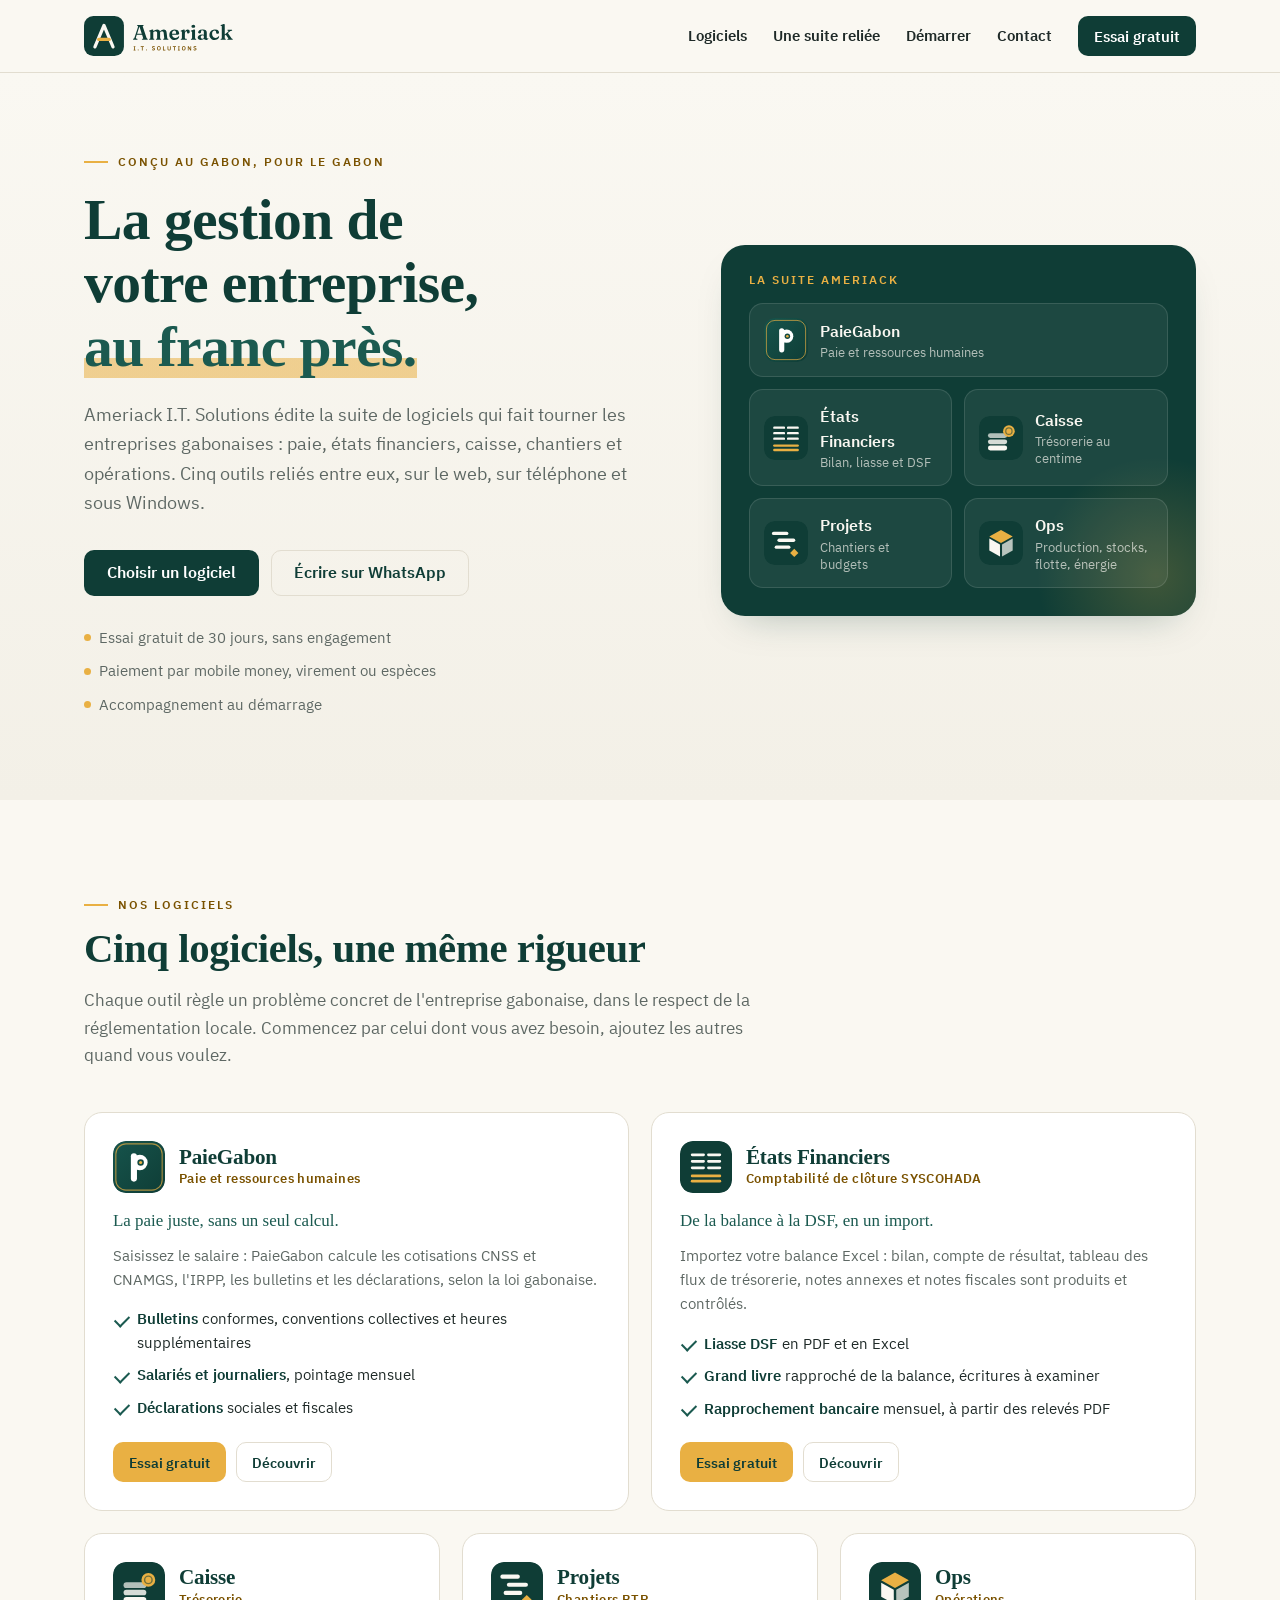
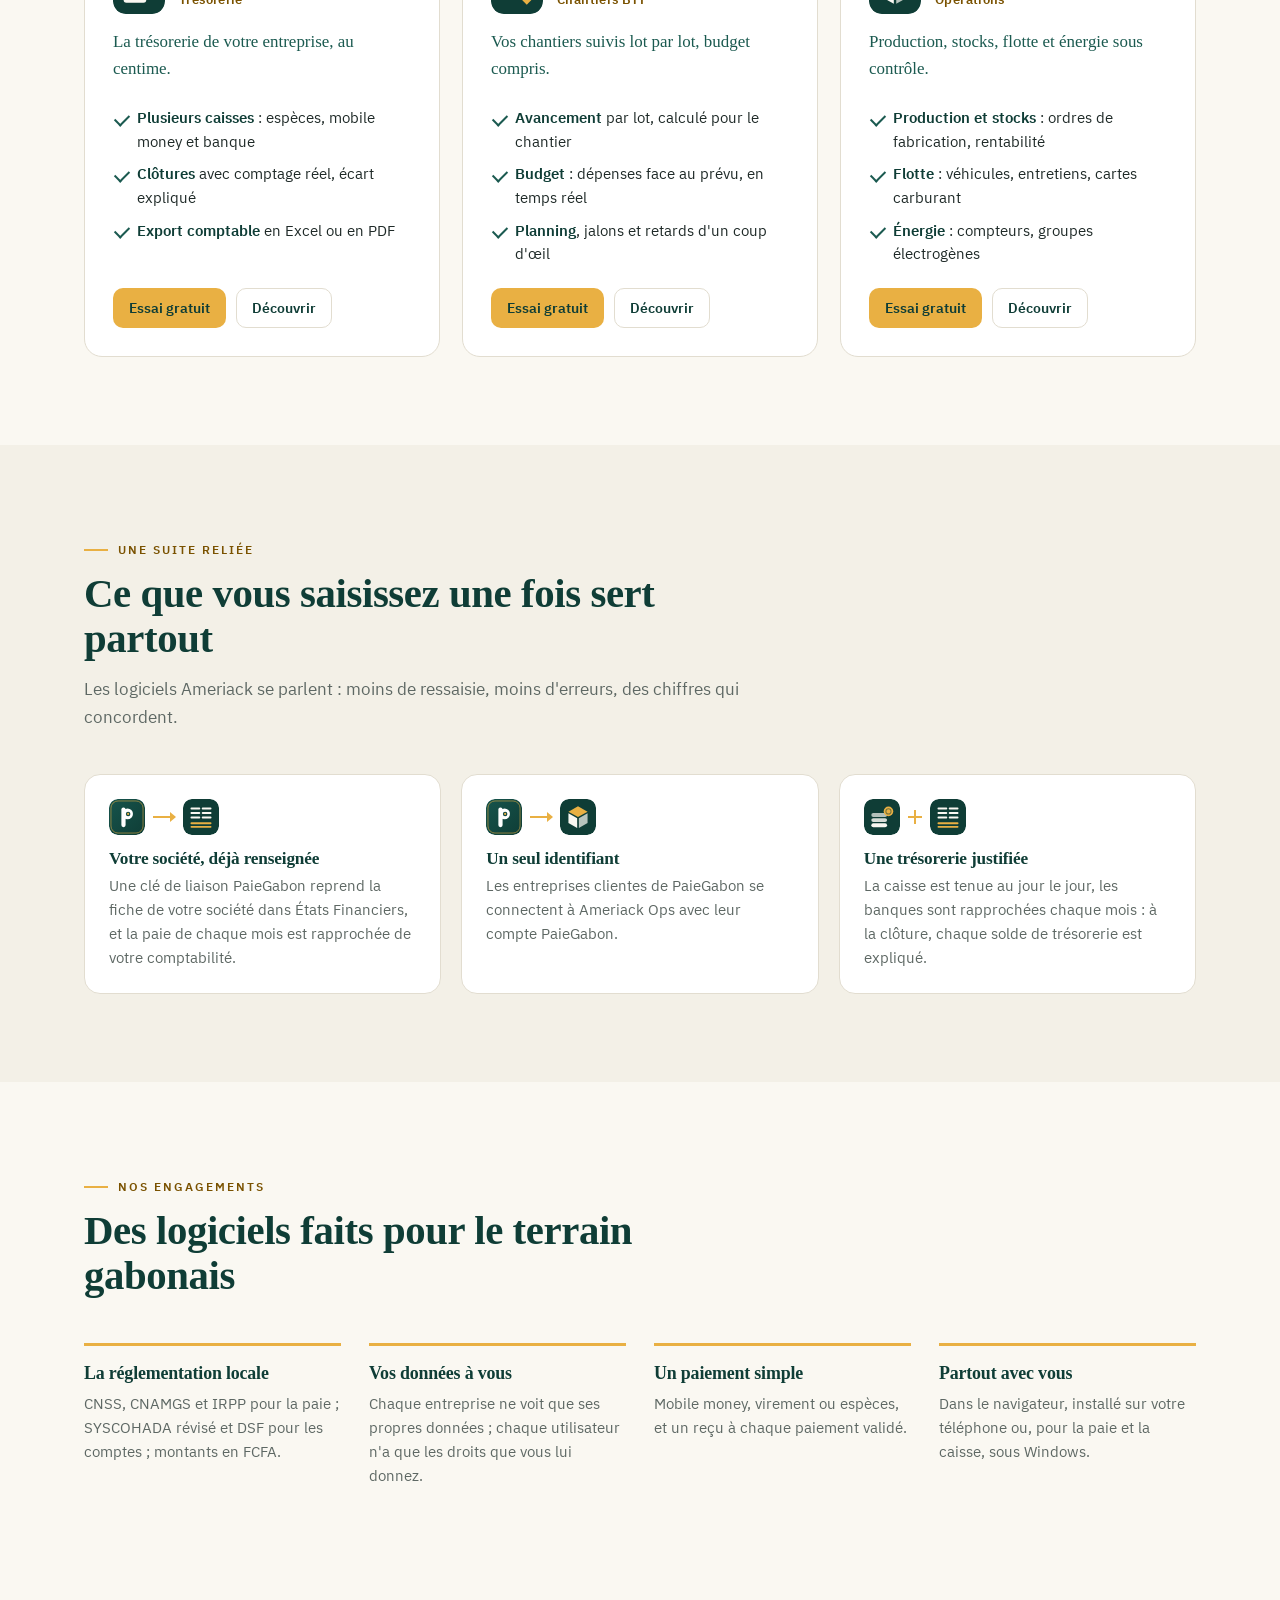
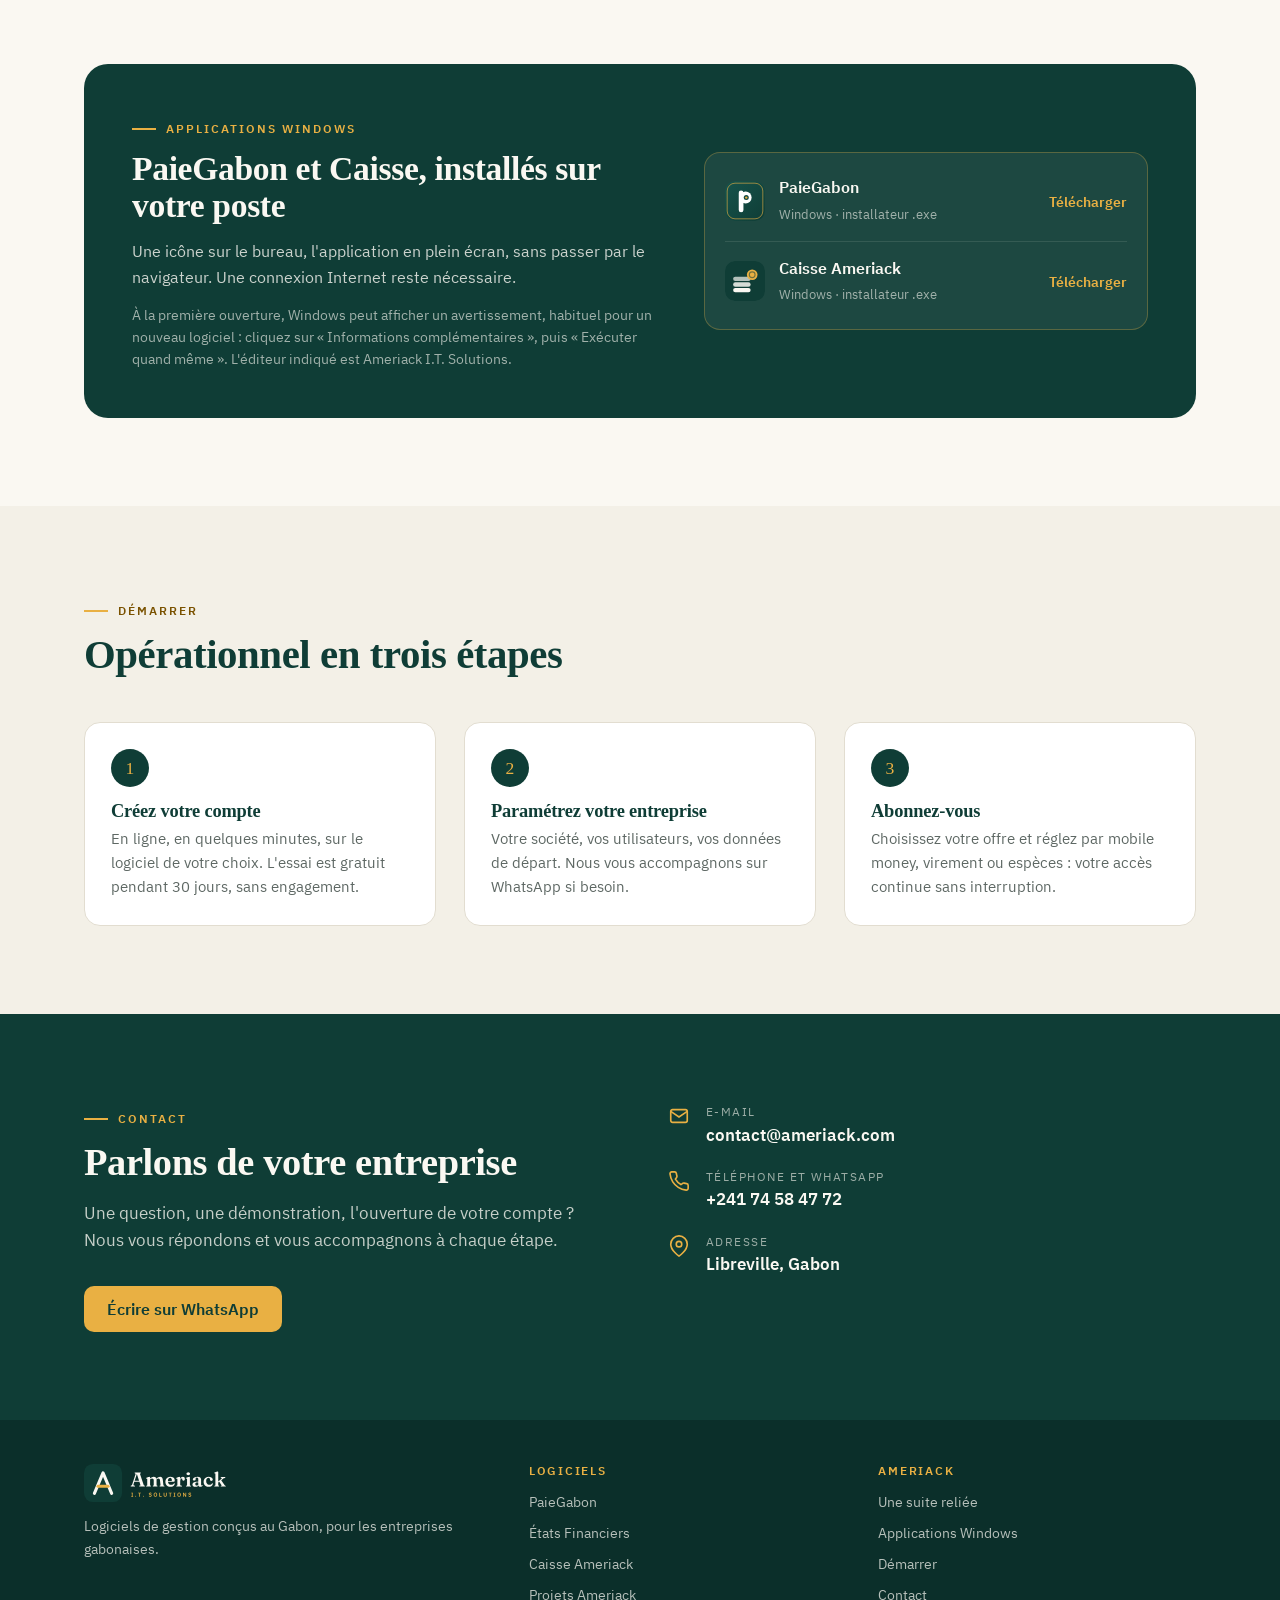
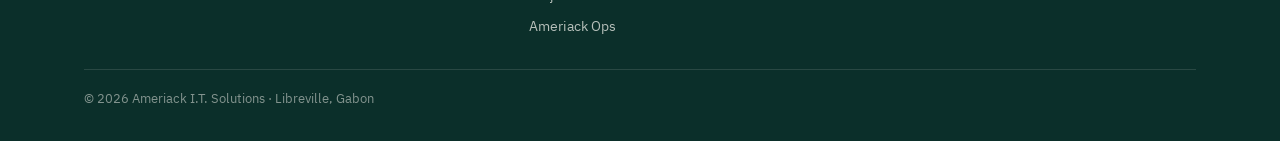
==== commit 29117d60: "Site vitrine : adresse Libreville, essai de 30 jours, contact@ameriack.com - Adresse remise à Librev" ====
--- a/index.html
+++ b/index.html
@@ -4,7 +4,7 @@
 <meta charset="utf-8">
 <meta name="viewport" content="width=device-width, initial-scale=1">
 <title>Ameriack I.T. Solutions — Logiciels de gestion pour les entreprises du Gabon</title>
-<meta name="description" content="Paie, états financiers, caisse, chantiers et opérations : la suite Ameriack, conçue au Gabon pour les entreprises gabonaises. Sur le web, sur téléphone et sous Windows. Essai gratuit.">
+<meta name="description" content="Paie, états financiers, caisse, chantiers et opérations : la suite Ameriack, conçue au Gabon pour les entreprises gabonaises. Sur le web, sur téléphone et sous Windows. Essai gratuit de 30 jours.">
 <link rel="canonical" href="https://www.ameriack.com/">
 <meta name="theme-color" content="#0F3D36">
 <link rel="icon" href="assets/brand/favicon.svg" type="image/svg+xml">
@@ -15,7 +15,7 @@
 <meta property="og:locale" content="fr_FR">
 <meta property="og:site_name" content="Ameriack I.T. Solutions">
 <meta property="og:title" content="Ameriack I.T. Solutions — la suite de gestion des entreprises gabonaises">
-<meta property="og:description" content="PaieGabon, États Financiers, Caisse, Projets et Ops : cinq logiciels conçus au Gabon, reliés entre eux. Essai gratuit.">
+<meta property="og:description" content="PaieGabon, États Financiers, Caisse, Projets et Ops : cinq logiciels conçus au Gabon, reliés entre eux. Essai gratuit de 30 jours.">
 <meta property="og:url" content="https://www.ameriack.com/">
 <meta property="og:image" content="https://www.ameriack.com/assets/brand/partage-1200x630.png">
 <meta property="og:image:width" content="1200">
@@ -25,8 +25,8 @@
 <link rel="stylesheet" href="assets/site.css?v=2026.10.27">
 <script type="application/ld+json">
 {"@context":"https://schema.org","@type":"Organization","name":"Ameriack I.T. Solutions","url":"https://www.ameriack.com/",
- "logo":"https://www.ameriack.com/assets/brand/icone-512.png","email":"infospaiegabon@paiegabon.com","telephone":"+241 74 58 47 72",
- "address":{"@type":"PostalAddress","addressLocality":"Franceville","addressCountry":"GA"}}
+ "logo":"https://www.ameriack.com/assets/brand/icone-512.png","email":"contact@ameriack.com","telephone":"+241 74 58 47 72",
+ "address":{"@type":"PostalAddress","addressLocality":"Libreville","addressCountry":"GA"}}
 </script>
 <script src="assets/site.js?v=2026.10.27" defer></script>
 </head>
@@ -63,7 +63,7 @@
         <a class="btn btn-ligne" href="https://wa.me/24174584772" target="_blank" rel="noopener">Écrire sur WhatsApp</a>
       </div>
       <ul class="faits">
-        <li>Essai gratuit, sans engagement</li>
+        <li>Essai gratuit de 30 jours, sans engagement</li>
         <li>Paiement par mobile money, virement ou espèces</li>
         <li>Accompagnement au démarrage</li>
       </ul>
@@ -241,7 +241,7 @@
       <h2 id="titre-demarrer">Opérationnel en trois étapes</h2>
     </div>
     <ol class="etapes">
-      <li><h3>Créez votre compte</h3><p>En ligne, en quelques minutes, sur le logiciel de votre choix. L'essai est gratuit et sans engagement.</p></li>
+      <li><h3>Créez votre compte</h3><p>En ligne, en quelques minutes, sur le logiciel de votre choix. L'essai est gratuit pendant 30 jours, sans engagement.</p></li>
       <li><h3>Paramétrez votre entreprise</h3><p>Votre société, vos utilisateurs, vos données de départ. Nous vous accompagnons sur WhatsApp si besoin.</p></li>
       <li><h3>Abonnez-vous</h3><p>Choisissez votre offre et réglez par mobile money, virement ou espèces : votre accès continue sans interruption.</p></li>
     </ol>
@@ -258,11 +258,11 @@
     </div>
     <ul class="coordonnees">
       <li><svg viewBox="0 0 24 24" fill="none" stroke="currentColor" stroke-width="1.8" aria-hidden="true"><rect x="3" y="5" width="18" height="14" rx="2"/><path d="M3 7l9 6 9-6"/></svg>
-        <div><div class="k">E-mail</div><div class="v"><a href="mailto:infospaiegabon@paiegabon.com">infospaiegabon@paiegabon.com</a></div></div></li>
+        <div><div class="k">E-mail</div><div class="v"><a href="mailto:contact@ameriack.com">contact@ameriack.com</a></div></div></li>
       <li><svg viewBox="0 0 24 24" fill="none" stroke="currentColor" stroke-width="1.8" aria-hidden="true"><path d="M22 16.9v3a2 2 0 01-2.2 2 19.8 19.8 0 01-8.6-3 19.5 19.5 0 01-6-6 19.8 19.8 0 01-3-8.6A2 2 0 014.1 2h3a2 2 0 012 1.7c.1.9.3 1.8.6 2.6a2 2 0 01-.5 2.1L8.1 9.9a16 16 0 006 6l1.5-1.1a2 2 0 012.1-.5c.8.3 1.7.5 2.6.6a2 2 0 011.7 2z"/></svg>
         <div><div class="k">Téléphone et WhatsApp</div><div class="v"><a href="tel:+24174584772">+241 74 58 47 72</a></div></div></li>
       <li><svg viewBox="0 0 24 24" fill="none" stroke="currentColor" stroke-width="1.8" aria-hidden="true"><path d="M21 10c0 7-9 13-9 13s-9-6-9-13a9 9 0 0118 0z"/><circle cx="12" cy="10" r="3"/></svg>
-        <div><div class="k">Adresse</div><div class="v">Franceville, Gabon</div></div></li>
+        <div><div class="k">Adresse</div><div class="v">Libreville, Gabon</div></div></li>
     </ul>
   </div>
 </section>
@@ -294,7 +294,7 @@
         <li><a href="#contact">Contact</a></li>
       </ul>
     </div>
-    <p class="bas">© <span data-annee>2026</span> Ameriack I.T. Solutions · Franceville, Gabon</p>
+    <p class="bas">© <span data-annee>2026</span> Ameriack I.T. Solutions · Libreville, Gabon</p>
   </div>
 </footer>
 </body>
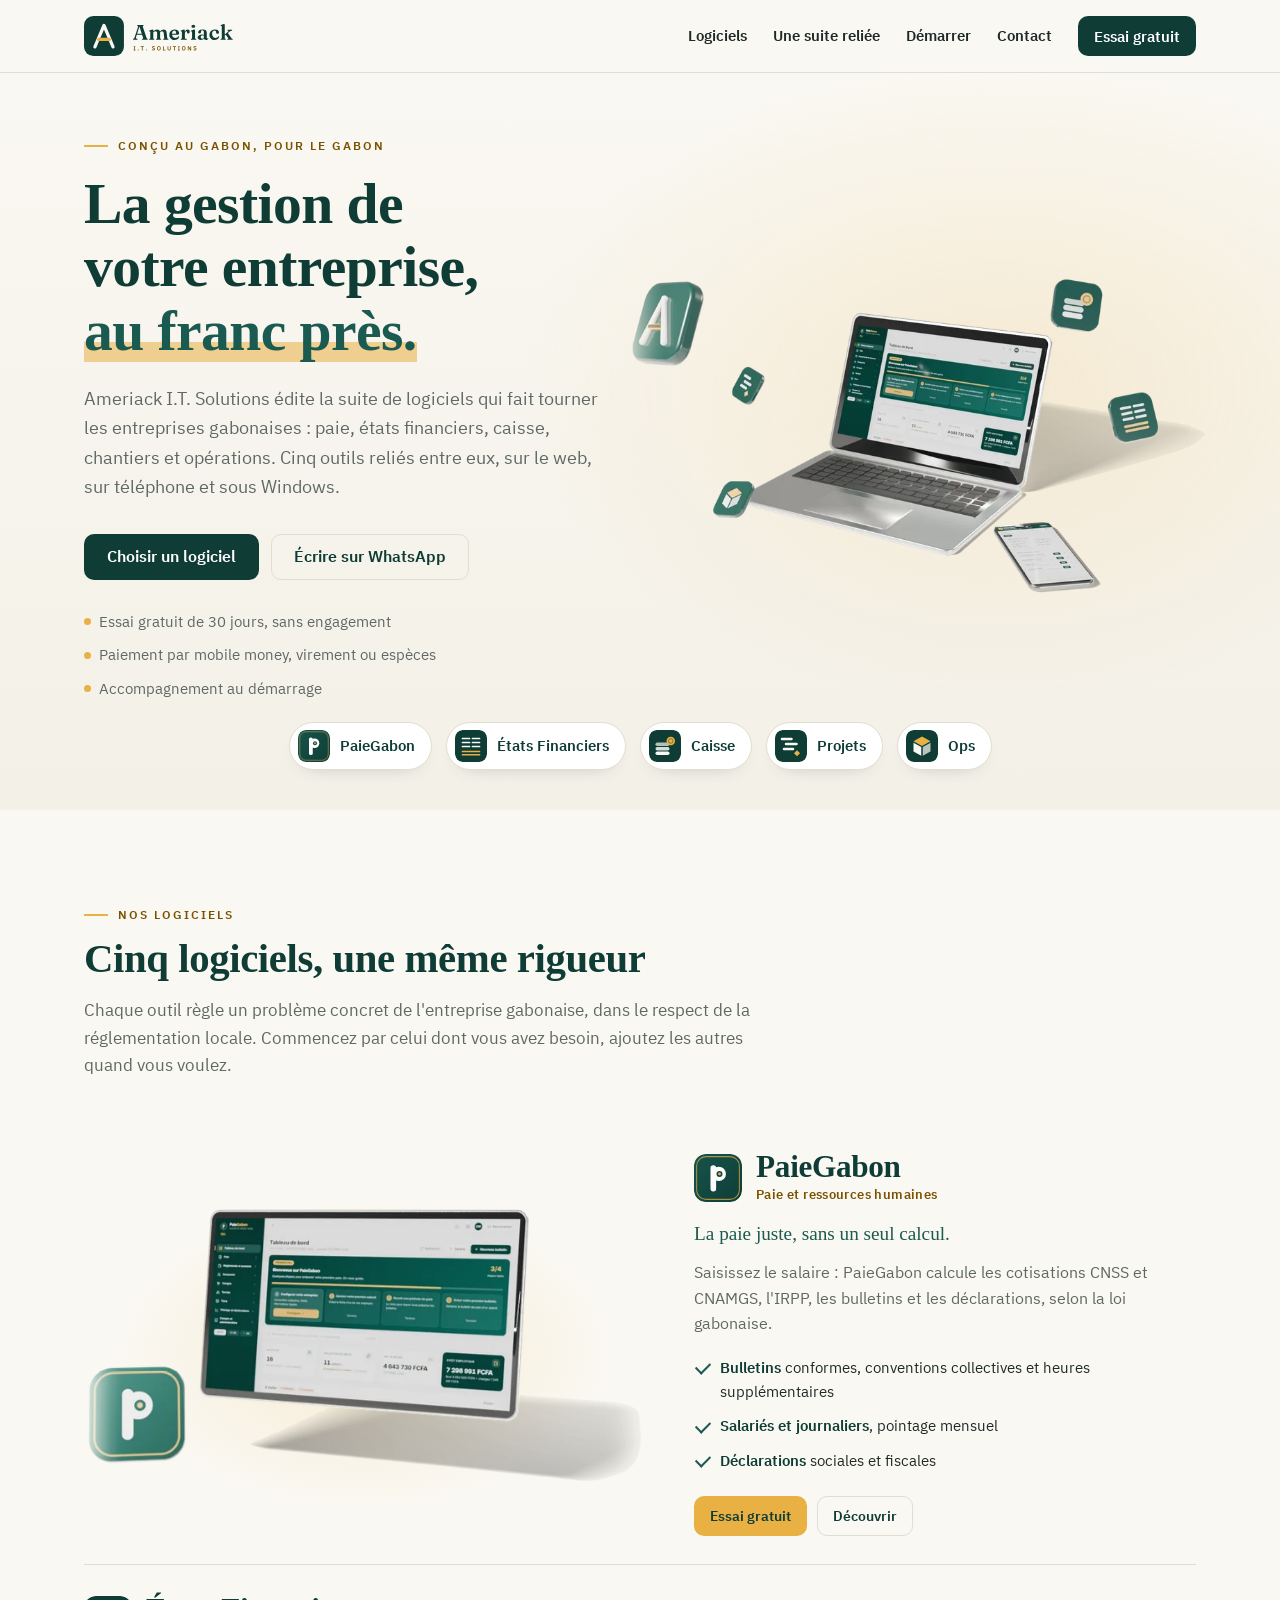
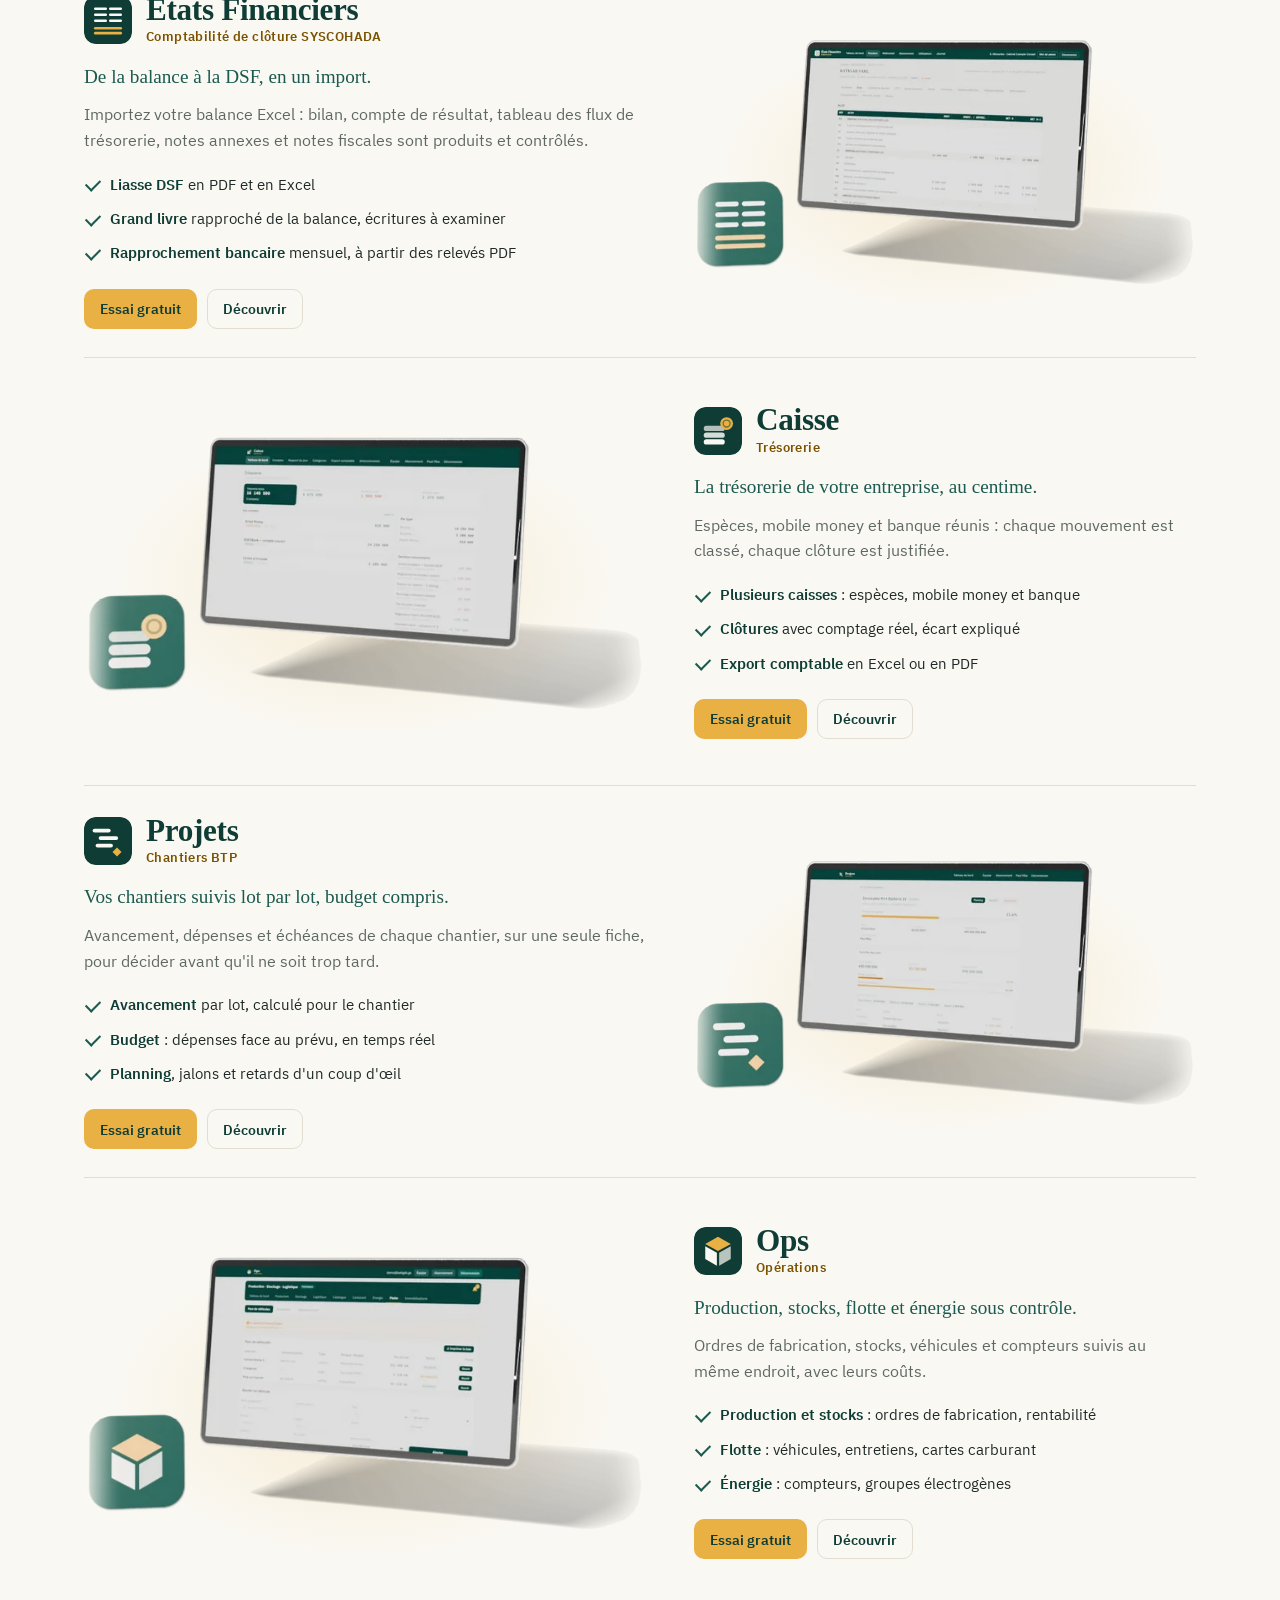
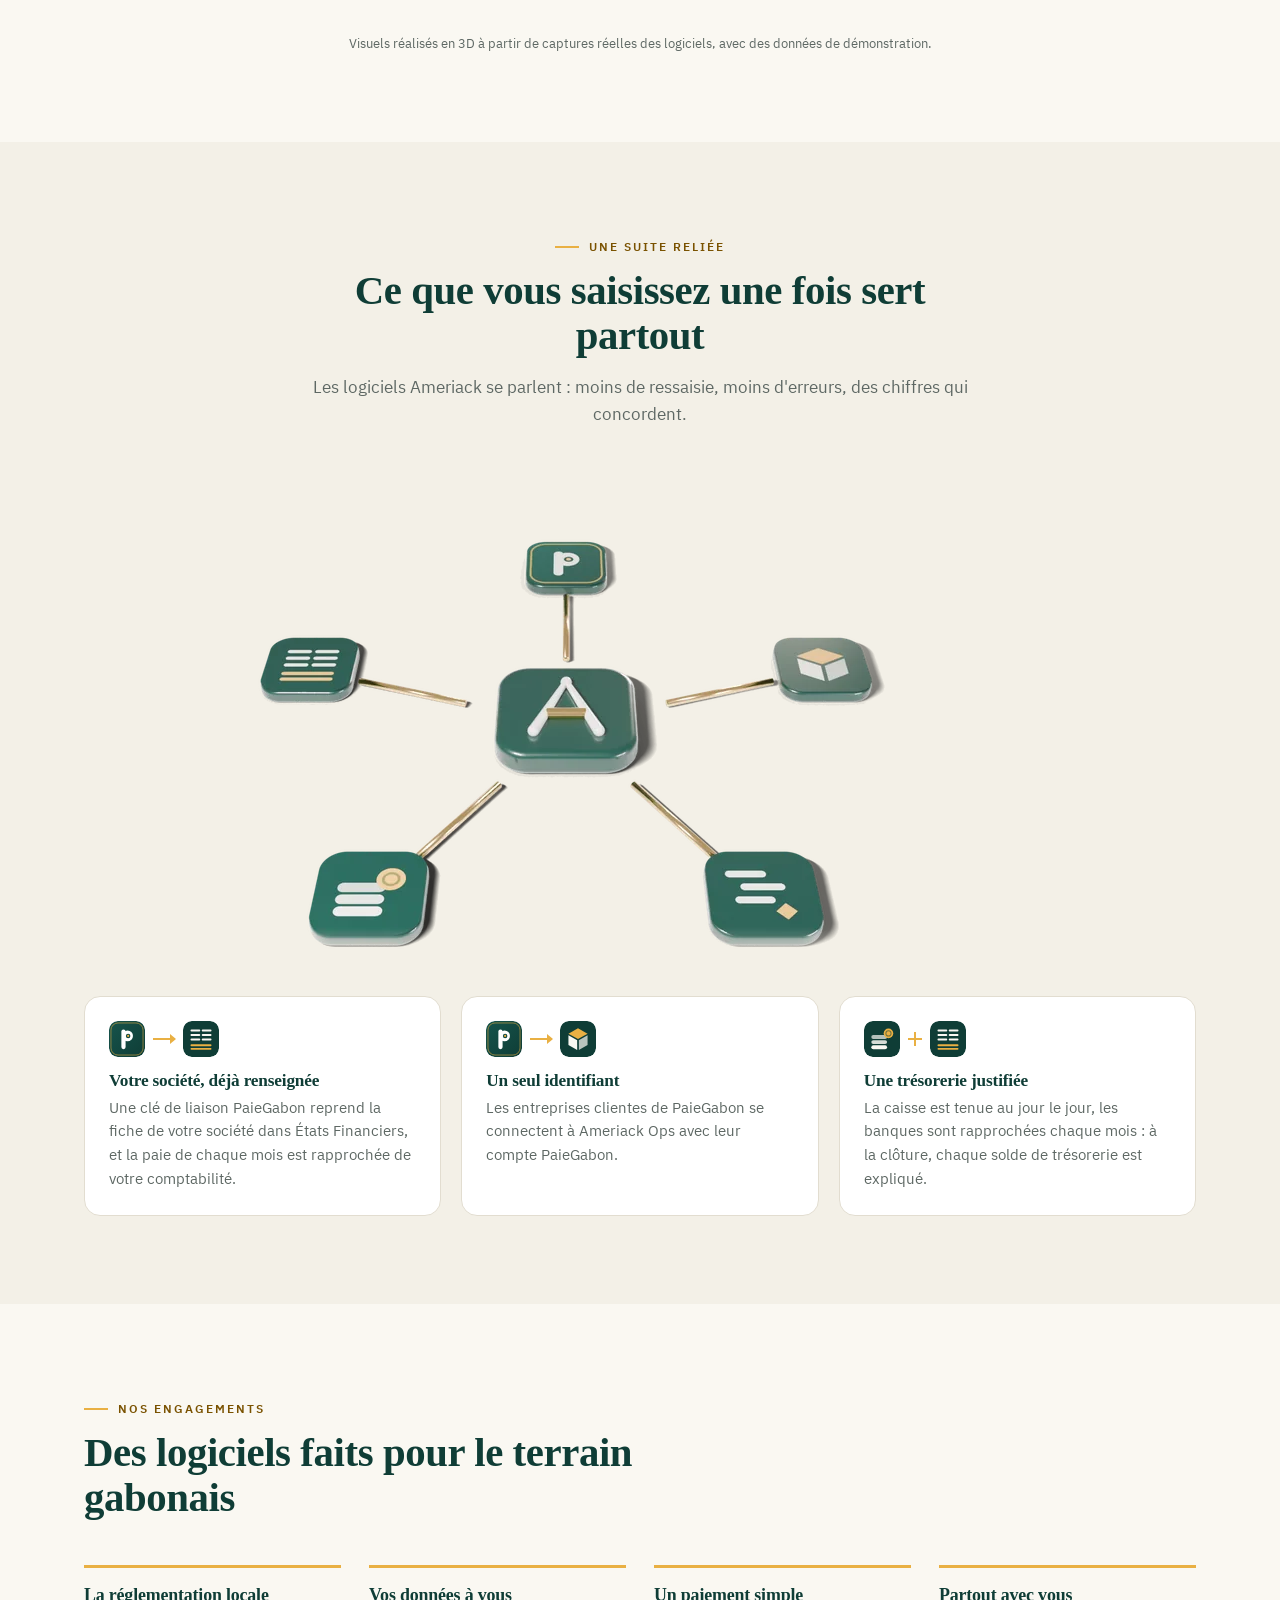
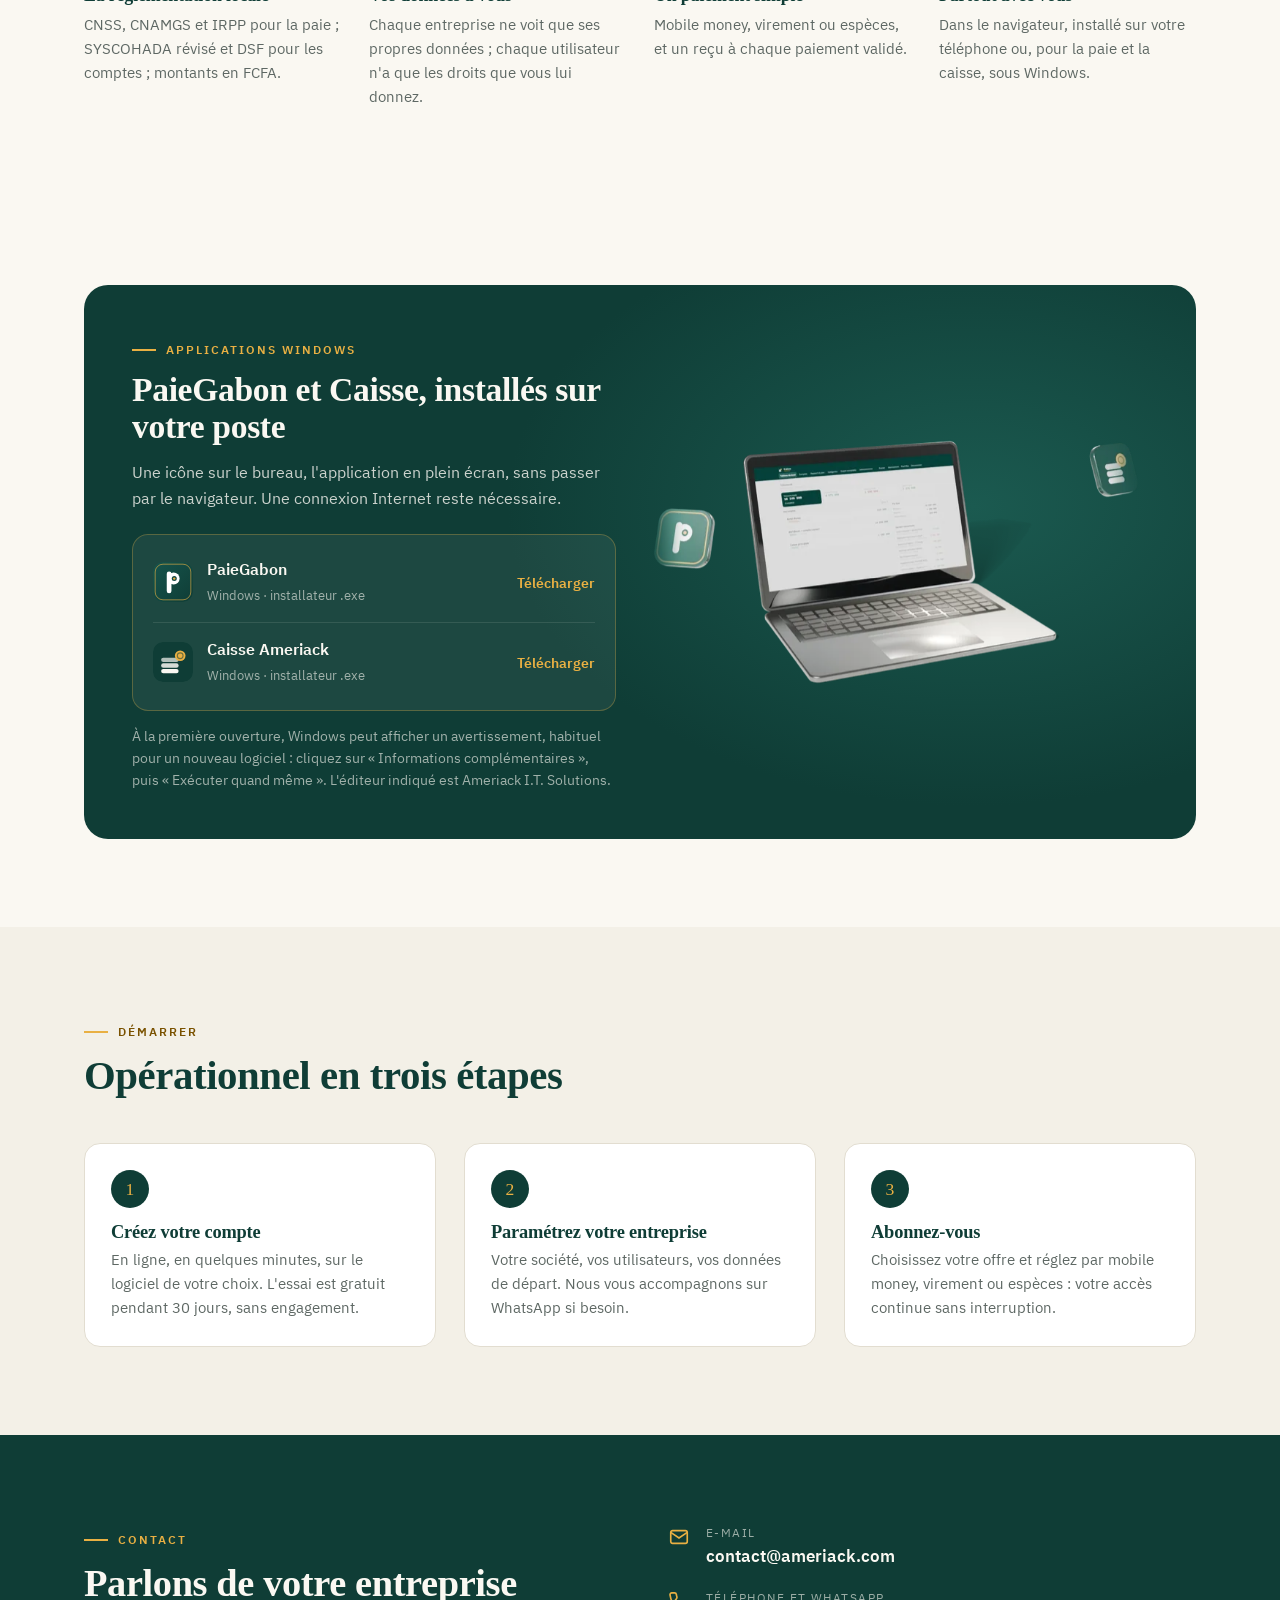
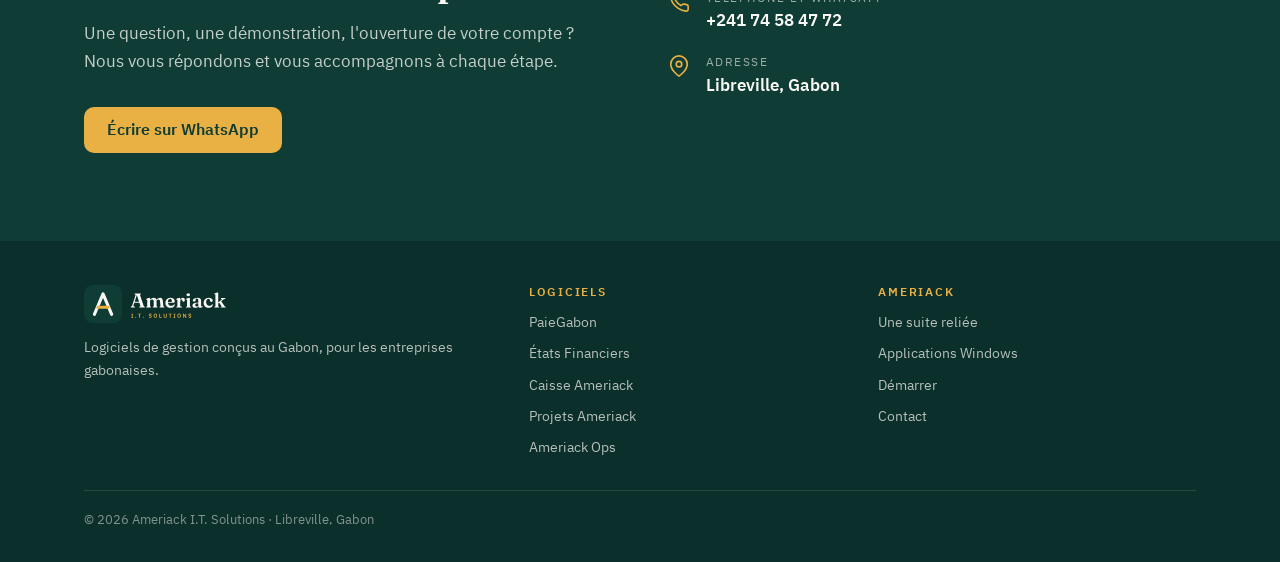
==== commit 1170ea20: "Site vitrine : refonte avec des visuels 3D réalistes - Rendus 3D photoréalistes (Blender Cycles, déb" ====
--- a/index.html
+++ b/index.html
@@ -22,13 +22,17 @@
 <meta property="og:image:height" content="630">
 <meta name="twitter:card" content="summary_large_image">
 <link rel="preload" href="assets/fonts/fraunces-latin-600-normal.woff2" as="font" type="font/woff2" crossorigin>
-<link rel="stylesheet" href="assets/site.css?v=2026.10.27">
+<link rel="preload" href="assets/visuels/accueil-1600.webp" as="image" type="image/webp"
+      imagesrcset="assets/visuels/accueil-900.webp 900w, assets/visuels/accueil-1600.webp 1600w"
+      imagesizes="(max-width: 980px) 100vw, 640px">
+<link rel="stylesheet" href="assets/site.css?v=2026.11.02">
 <script type="application/ld+json">
 {"@context":"https://schema.org","@type":"Organization","name":"Ameriack I.T. Solutions","url":"https://www.ameriack.com/",
  "logo":"https://www.ameriack.com/assets/brand/icone-512.png","email":"contact@ameriack.com","telephone":"+241 74 58 47 72",
  "address":{"@type":"PostalAddress","addressLocality":"Libreville","addressCountry":"GA"}}
 </script>
-<script src="assets/site.js?v=2026.10.27" defer></script>
+<script>document.documentElement.classList.add("js")</script>
+<script src="assets/site.js?v=2026.11.02" defer></script>
 </head>
 <body>
 <a class="sauter" href="#contenu">Aller au contenu</a>
@@ -51,9 +55,10 @@
 
 <main id="contenu">
 
+<!-- ═══ Accueil ═══ -->
 <section class="accueil" aria-labelledby="titre-accueil">
-  <div class="wrap">
-    <div>
+  <div class="wrap accueil-grille">
+    <div class="accueil-texte">
       <span class="surtitre">Conçu au Gabon, pour le Gabon</span>
       <h1 id="titre-accueil">La gestion de votre entreprise, <em>au franc près.</em></h1>
       <p class="chapo">Ameriack I.T. Solutions édite la suite de logiciels qui fait tourner les entreprises gabonaises :
@@ -68,35 +73,44 @@
         <li>Accompagnement au démarrage</li>
       </ul>
     </div>
-    <div class="planche">
-      <h2>La suite Ameriack</h2>
-      <div class="tuiles">
-        <a class="tuile large" href="#paiegabon"><img src="assets/apps/paiegabon.svg" alt="" width="44" height="44"><div><b>PaieGabon</b><span>Paie et ressources humaines</span></div></a>
-        <a class="tuile" href="#etats"><img src="assets/apps/etats.svg" alt="" width="44" height="44"><div><b>États Financiers</b><span>Bilan, liasse et DSF</span></div></a>
-        <a class="tuile" href="#caisse"><img src="assets/apps/caisse.svg" alt="" width="44" height="44"><div><b>Caisse</b><span>Trésorerie au centime</span></div></a>
-        <a class="tuile" href="#projets"><img src="assets/apps/projets.svg" alt="" width="44" height="44"><div><b>Projets</b><span>Chantiers et budgets</span></div></a>
-        <a class="tuile" href="#ops"><img src="assets/apps/ops.svg" alt="" width="44" height="44"><div><b>Ops</b><span>Production, stocks, flotte, énergie</span></div></a>
-      </div>
-    </div>
-  </div>
-</section>
-
+    <figure class="accueil-visuel" data-relief>
+      <img src="assets/visuels/accueil-1600.webp"
+           srcset="assets/visuels/accueil-900.webp 900w, assets/visuels/accueil-1600.webp 1600w"
+           sizes="(max-width: 980px) 100vw, 640px" width="1600" height="1000" fetchpriority="high" decoding="async"
+           alt="Un ordinateur portable affiche le tableau de bord de PaieGabon, un téléphone le portail salarié ; autour flottent les symboles de la suite Ameriack : Caisse, États Financiers, Projets et Ops.">
+    </figure>
+  </div>
+  <nav class="bandeau-suite wrap" aria-label="Les cinq logiciels">
+    <a href="#paiegabon"><img src="assets/apps/paiegabon.svg" alt="" width="32" height="32">PaieGabon</a>
+    <a href="#etats"><img src="assets/apps/etats.svg" alt="" width="32" height="32">États Financiers</a>
+    <a href="#caisse"><img src="assets/apps/caisse.svg" alt="" width="32" height="32">Caisse</a>
+    <a href="#projets"><img src="assets/apps/projets.svg" alt="" width="32" height="32">Projets</a>
+    <a href="#ops"><img src="assets/apps/ops.svg" alt="" width="32" height="32">Ops</a>
+  </nav>
+</section>
+
+<!-- ═══ Logiciels ═══ -->
 <section id="solutions" aria-labelledby="titre-solutions">
   <div class="wrap">
-    <div class="tete">
+    <div class="tete apparait">
       <span class="surtitre">Nos logiciels</span>
       <h2 id="titre-solutions">Cinq logiciels, une même rigueur</h2>
       <p>Chaque outil règle un problème concret de l'entreprise gabonaise, dans le respect de la réglementation locale.
         Commencez par celui dont vous avez besoin, ajoutez les autres quand vous voulez.</p>
     </div>
-    <div class="solutions">
-
-      <article class="carte large" id="paiegabon">
-        <div class="carte-tete"><img src="assets/apps/paiegabon.svg" alt="" width="52" height="52">
+
+    <article class="produit apparait" id="paiegabon">
+      <figure class="produit-visuel" data-relief>
+        <img src="assets/visuels/paiegabon-1200.webp" srcset="assets/visuels/paiegabon-700.webp 700w, assets/visuels/paiegabon-1200.webp 1200w"
+             sizes="(max-width: 980px) 100vw, 600px" width="1200" height="760" loading="lazy" decoding="async"
+             alt="Le tableau de bord de PaieGabon sur un écran, avec le symbole du logiciel au premier plan.">
+      </figure>
+      <div class="produit-texte">
+        <div class="produit-tete"><img src="assets/apps/paiegabon.svg" alt="" width="48" height="48">
           <div><h3>PaieGabon</h3><div class="domaine">Paie et ressources humaines</div></div></div>
         <p class="accroche">La paie juste, sans un seul calcul.</p>
         <p>Saisissez le salaire : PaieGabon calcule les cotisations CNSS et CNAMGS, l'IRPP, les bulletins et les déclarations, selon la loi gabonaise.</p>
-        <ul>
+        <ul class="coches">
           <li><b>Bulletins</b> conformes, conventions collectives et heures supplémentaires</li>
           <li><b>Salariés et journaliers</b>, pointage mensuel</li>
           <li><b>Déclarations</b> sociales et fiscales</li>
@@ -105,14 +119,21 @@
           <a class="btn btn-or btn-petit" href="https://paiegabon.com/inscription">Essai gratuit</a>
           <a class="btn btn-ligne btn-petit" href="https://paiegabon.com">Découvrir</a>
         </div>
-      </article>
-
-      <article class="carte large" id="etats">
-        <div class="carte-tete"><img src="assets/apps/etats.svg" alt="" width="52" height="52">
+      </div>
+    </article>
+
+    <article class="produit inverse apparait" id="etats">
+      <figure class="produit-visuel" data-relief>
+        <img src="assets/visuels/etats-1200.webp" srcset="assets/visuels/etats-700.webp 700w, assets/visuels/etats-1200.webp 1200w"
+             sizes="(max-width: 980px) 100vw, 600px" width="1200" height="760" loading="lazy" decoding="async"
+             alt="Le bilan SYSCOHADA d'un dossier dans États Financiers, avec le symbole du logiciel au premier plan.">
+      </figure>
+      <div class="produit-texte">
+        <div class="produit-tete"><img src="assets/apps/etats.svg" alt="" width="48" height="48">
           <div><h3>États Financiers</h3><div class="domaine">Comptabilité de clôture SYSCOHADA</div></div></div>
         <p class="accroche">De la balance à la DSF, en un import.</p>
         <p>Importez votre balance Excel : bilan, compte de résultat, tableau des flux de trésorerie, notes annexes et notes fiscales sont produits et contrôlés.</p>
-        <ul>
+        <ul class="coches">
           <li><b>Liasse DSF</b> en PDF et en Excel</li>
           <li><b>Grand livre</b> rapproché de la balance, écritures à examiner</li>
           <li><b>Rapprochement bancaire</b> mensuel, à partir des relevés PDF</li>
@@ -121,13 +142,21 @@
           <a class="btn btn-or btn-petit" href="https://etats.ameriack.com/inscription">Essai gratuit</a>
           <a class="btn btn-ligne btn-petit" href="https://etats.ameriack.com">Découvrir</a>
         </div>
-      </article>
-
-      <article class="carte" id="caisse">
-        <div class="carte-tete"><img src="assets/apps/caisse.svg" alt="" width="52" height="52">
+      </div>
+    </article>
+
+    <article class="produit apparait" id="caisse">
+      <figure class="produit-visuel" data-relief>
+        <img src="assets/visuels/caisse-1200.webp" srcset="assets/visuels/caisse-700.webp 700w, assets/visuels/caisse-1200.webp 1200w"
+             sizes="(max-width: 980px) 100vw, 600px" width="1200" height="760" loading="lazy" decoding="async"
+             alt="La trésorerie consolidée dans Caisse : banque, espèces et mobile money, avec le symbole du logiciel au premier plan.">
+      </figure>
+      <div class="produit-texte">
+        <div class="produit-tete"><img src="assets/apps/caisse.svg" alt="" width="48" height="48">
           <div><h3>Caisse</h3><div class="domaine">Trésorerie</div></div></div>
         <p class="accroche">La trésorerie de votre entreprise, au centime.</p>
-        <ul>
+        <p>Espèces, mobile money et banque réunis : chaque mouvement est classé, chaque clôture est justifiée.</p>
+        <ul class="coches">
           <li><b>Plusieurs caisses</b> : espèces, mobile money et banque</li>
           <li><b>Clôtures</b> avec comptage réel, écart expliqué</li>
           <li><b>Export comptable</b> en Excel ou en PDF</li>
@@ -136,13 +165,21 @@
           <a class="btn btn-or btn-petit" href="https://caisse.ameriack.com/inscription">Essai gratuit</a>
           <a class="btn btn-ligne btn-petit" href="https://caisse.ameriack.com">Découvrir</a>
         </div>
-      </article>
-
-      <article class="carte" id="projets">
-        <div class="carte-tete"><img src="assets/apps/projets.svg" alt="" width="52" height="52">
+      </div>
+    </article>
+
+    <article class="produit inverse apparait" id="projets">
+      <figure class="produit-visuel" data-relief>
+        <img src="assets/visuels/projets-1200.webp" srcset="assets/visuels/projets-700.webp 700w, assets/visuels/projets-1200.webp 1200w"
+             sizes="(max-width: 980px) 100vw, 600px" width="1200" height="760" loading="lazy" decoding="async"
+             alt="La fiche d'un chantier dans Projets : avancement, budget et dépenses, avec le symbole du logiciel au premier plan.">
+      </figure>
+      <div class="produit-texte">
+        <div class="produit-tete"><img src="assets/apps/projets.svg" alt="" width="48" height="48">
           <div><h3>Projets</h3><div class="domaine">Chantiers BTP</div></div></div>
         <p class="accroche">Vos chantiers suivis lot par lot, budget compris.</p>
-        <ul>
+        <p>Avancement, dépenses et échéances de chaque chantier, sur une seule fiche, pour décider avant qu'il ne soit trop tard.</p>
+        <ul class="coches">
           <li><b>Avancement</b> par lot, calculé pour le chantier</li>
           <li><b>Budget</b> : dépenses face au prévu, en temps réel</li>
           <li><b>Planning</b>, jalons et retards d'un coup d'œil</li>
@@ -151,13 +188,21 @@
           <a class="btn btn-or btn-petit" href="https://projets.ameriack.com/inscription">Essai gratuit</a>
           <a class="btn btn-ligne btn-petit" href="https://projets.ameriack.com">Découvrir</a>
         </div>
-      </article>
-
-      <article class="carte" id="ops">
-        <div class="carte-tete"><img src="assets/apps/ops.svg" alt="" width="52" height="52">
+      </div>
+    </article>
+
+    <article class="produit apparait" id="ops">
+      <figure class="produit-visuel" data-relief>
+        <img src="assets/visuels/ops-1200.webp" srcset="assets/visuels/ops-700.webp 700w, assets/visuels/ops-1200.webp 1200w"
+             sizes="(max-width: 980px) 100vw, 600px" width="1200" height="760" loading="lazy" decoding="async"
+             alt="Le parc de véhicules dans Ops, avec le symbole du logiciel au premier plan.">
+      </figure>
+      <div class="produit-texte">
+        <div class="produit-tete"><img src="assets/apps/ops.svg" alt="" width="48" height="48">
           <div><h3>Ops</h3><div class="domaine">Opérations</div></div></div>
         <p class="accroche">Production, stocks, flotte et énergie sous contrôle.</p>
-        <ul>
+        <p>Ordres de fabrication, stocks, véhicules et compteurs suivis au même endroit, avec leurs coûts.</p>
+        <ul class="coches">
           <li><b>Production et stocks</b> : ordres de fabrication, rentabilité</li>
           <li><b>Flotte</b> : véhicules, entretiens, cartes carburant</li>
           <li><b>Énergie</b> : compteurs, groupes électrogènes</li>
@@ -166,31 +211,38 @@
           <a class="btn btn-or btn-petit" href="https://ops.ameriack.com/inscription">Essai gratuit</a>
           <a class="btn btn-ligne btn-petit" href="https://ops.ameriack.com">Découvrir</a>
         </div>
-      </article>
-
-    </div>
-  </div>
-</section>
-
+      </div>
+    </article>
+
+    <p class="mention">Visuels réalisés en 3D à partir de captures réelles des logiciels, avec des données de démonstration.</p>
+  </div>
+</section>
+
+<!-- ═══ Suite reliée ═══ -->
 <section id="suite" class="fond-papier" aria-labelledby="titre-suite">
   <div class="wrap">
-    <div class="tete">
+    <div class="tete centre apparait">
       <span class="surtitre">Une suite reliée</span>
       <h2 id="titre-suite">Ce que vous saisissez une fois sert partout</h2>
       <p>Les logiciels Ameriack se parlent : moins de ressaisie, moins d'erreurs, des chiffres qui concordent.</p>
     </div>
+    <figure class="suite-visuel apparait" data-relief>
+      <img src="assets/visuels/suite-1600.webp" srcset="assets/visuels/suite-900.webp 900w, assets/visuels/suite-1600.webp 1600w"
+           sizes="(max-width: 980px) 100vw, 900px" width="1600" height="900" loading="lazy" decoding="async"
+           alt="Le symbole Ameriack au centre, relié par des liens dorés aux cinq logiciels : PaieGabon, États Financiers, Caisse, Projets et Ops.">
+    </figure>
     <div class="liens">
-      <div class="lien">
+      <div class="lien apparait">
         <div class="paire"><img src="assets/apps/paiegabon.svg" alt="PaieGabon" width="36" height="36"><i></i><img src="assets/apps/etats.svg" alt="États Financiers" width="36" height="36"></div>
         <h3>Votre société, déjà renseignée</h3>
         <p>Une clé de liaison PaieGabon reprend la fiche de votre société dans États Financiers, et la paie de chaque mois est rapprochée de votre comptabilité.</p>
       </div>
-      <div class="lien">
+      <div class="lien apparait">
         <div class="paire"><img src="assets/apps/paiegabon.svg" alt="PaieGabon" width="36" height="36"><i></i><img src="assets/apps/ops.svg" alt="Ops" width="36" height="36"></div>
         <h3>Un seul identifiant</h3>
         <p>Les entreprises clientes de PaieGabon se connectent à Ameriack Ops avec leur compte PaieGabon.</p>
       </div>
-      <div class="lien">
+      <div class="lien apparait">
         <div class="paire"><img src="assets/apps/caisse.svg" alt="Caisse" width="36" height="36"><i class="plus"></i><img src="assets/apps/etats.svg" alt="États Financiers" width="36" height="36"></div>
         <h3>Une trésorerie justifiée</h3>
         <p>La caisse est tenue au jour le jour, les banques sont rapprochées chaque mois : à la clôture, chaque solde de trésorerie est expliqué.</p>
@@ -199,55 +251,64 @@
   </div>
 </section>
 
+<!-- ═══ Engagements ═══ -->
 <section aria-labelledby="titre-engagements">
   <div class="wrap">
-    <div class="tete">
+    <div class="tete apparait">
       <span class="surtitre">Nos engagements</span>
       <h2 id="titre-engagements">Des logiciels faits pour le terrain gabonais</h2>
     </div>
     <div class="engagements">
-      <div class="engagement"><h3>La réglementation locale</h3><p>CNSS, CNAMGS et IRPP pour la paie ; SYSCOHADA révisé et DSF pour les comptes ; montants en FCFA.</p></div>
-      <div class="engagement"><h3>Vos données à vous</h3><p>Chaque entreprise ne voit que ses propres données ; chaque utilisateur n'a que les droits que vous lui donnez.</p></div>
-      <div class="engagement"><h3>Un paiement simple</h3><p>Mobile money, virement ou espèces, et un reçu à chaque paiement validé.</p></div>
-      <div class="engagement"><h3>Partout avec vous</h3><p>Dans le navigateur, installé sur votre téléphone ou, pour la paie et la caisse, sous Windows.</p></div>
-    </div>
-  </div>
-</section>
-
+      <div class="engagement apparait"><h3>La réglementation locale</h3><p>CNSS, CNAMGS et IRPP pour la paie ; SYSCOHADA révisé et DSF pour les comptes ; montants en FCFA.</p></div>
+      <div class="engagement apparait"><h3>Vos données à vous</h3><p>Chaque entreprise ne voit que ses propres données ; chaque utilisateur n'a que les droits que vous lui donnez.</p></div>
+      <div class="engagement apparait"><h3>Un paiement simple</h3><p>Mobile money, virement ou espèces, et un reçu à chaque paiement validé.</p></div>
+      <div class="engagement apparait"><h3>Partout avec vous</h3><p>Dans le navigateur, installé sur votre téléphone ou, pour la paie et la caisse, sous Windows.</p></div>
+    </div>
+  </div>
+</section>
+
+<!-- ═══ Applications Windows ═══ -->
 <section id="bureau" aria-labelledby="titre-bureau">
   <div class="wrap">
-    <div class="bureau">
-      <div>
+    <div class="bureau apparait">
+      <div class="bureau-texte">
         <span class="surtitre">Applications Windows</span>
         <h2 id="titre-bureau">PaieGabon et Caisse, installés sur votre poste</h2>
         <p>Une icône sur le bureau, l'application en plein écran, sans passer par le navigateur. Une connexion Internet reste nécessaire.</p>
+        <div class="telechargements">
+          <div class="dl"><img src="assets/apps/paiegabon.svg" alt="" width="40" height="40"><div><b>PaieGabon</b><span>Windows · installateur .exe</span></div>
+            <a href="https://github.com/Dric-hash/ameriack-site/releases/download/v1.0.0/PaieGabon.Setup.1.0.0.exe">Télécharger</a></div>
+          <div class="dl"><img src="assets/apps/caisse.svg" alt="" width="40" height="40"><div><b>Caisse Ameriack</b><span>Windows · installateur .exe</span></div>
+            <a href="https://github.com/Dric-hash/ameriack-site/releases/download/v1.0.0/Caisse.Ameriack.Setup.1.0.0.exe">Télécharger</a></div>
+        </div>
         <p class="note">À la première ouverture, Windows peut afficher un avertissement, habituel pour un nouveau logiciel : cliquez sur
           « Informations complémentaires », puis « Exécuter quand même ». L'éditeur indiqué est Ameriack I.T. Solutions.</p>
       </div>
-      <div class="telechargements">
-        <div class="dl"><img src="assets/apps/paiegabon.svg" alt="" width="40" height="40"><div><b>PaieGabon</b><span>Windows · installateur .exe</span></div>
-          <a href="https://github.com/Dric-hash/ameriack-site/releases/download/v1.0.0/PaieGabon.Setup.1.0.0.exe">Télécharger</a></div>
-        <div class="dl"><img src="assets/apps/caisse.svg" alt="" width="40" height="40"><div><b>Caisse Ameriack</b><span>Windows · installateur .exe</span></div>
-          <a href="https://github.com/Dric-hash/ameriack-site/releases/download/v1.0.0/Caisse.Ameriack.Setup.1.0.0.exe">Télécharger</a></div>
-      </div>
-    </div>
-  </div>
-</section>
-
+      <figure class="bureau-visuel" data-relief>
+        <img src="assets/visuels/windows-1200.webp" srcset="assets/visuels/windows-700.webp 700w, assets/visuels/windows-1200.webp 1200w"
+             sizes="(max-width: 980px) 100vw, 560px" width="1200" height="800" loading="lazy" decoding="async"
+             alt="Un ordinateur portable affiche la trésorerie dans Caisse, entouré des symboles de PaieGabon et de Caisse.">
+      </figure>
+    </div>
+  </div>
+</section>
+
+<!-- ═══ Démarrer ═══ -->
 <section id="demarrer" class="fond-papier" aria-labelledby="titre-demarrer">
   <div class="wrap">
-    <div class="tete">
+    <div class="tete apparait">
       <span class="surtitre">Démarrer</span>
       <h2 id="titre-demarrer">Opérationnel en trois étapes</h2>
     </div>
     <ol class="etapes">
-      <li><h3>Créez votre compte</h3><p>En ligne, en quelques minutes, sur le logiciel de votre choix. L'essai est gratuit pendant 30 jours, sans engagement.</p></li>
-      <li><h3>Paramétrez votre entreprise</h3><p>Votre société, vos utilisateurs, vos données de départ. Nous vous accompagnons sur WhatsApp si besoin.</p></li>
-      <li><h3>Abonnez-vous</h3><p>Choisissez votre offre et réglez par mobile money, virement ou espèces : votre accès continue sans interruption.</p></li>
+      <li class="apparait"><h3>Créez votre compte</h3><p>En ligne, en quelques minutes, sur le logiciel de votre choix. L'essai est gratuit pendant 30 jours, sans engagement.</p></li>
+      <li class="apparait"><h3>Paramétrez votre entreprise</h3><p>Votre société, vos utilisateurs, vos données de départ. Nous vous accompagnons sur WhatsApp si besoin.</p></li>
+      <li class="apparait"><h3>Abonnez-vous</h3><p>Choisissez votre offre et réglez par mobile money, virement ou espèces : votre accès continue sans interruption.</p></li>
     </ol>
   </div>
 </section>
 
+<!-- ═══ Contact ═══ -->
 <section id="contact" class="contact" aria-labelledby="titre-contact">
   <div class="wrap">
     <div>
--- a/assets/site.css
+++ b/assets/site.css
@@ -14,7 +14,8 @@
 }
 *{box-sizing:border-box;margin:0;padding:0}
 html{scroll-behavior:smooth;-webkit-text-size-adjust:100%}
-@media (prefers-reduced-motion:reduce){html{scroll-behavior:auto}*{transition:none!important;animation:none!important}}
+@media (prefers-reduced-motion:reduce){html{scroll-behavior:auto}*{transition:none!important;animation:none!important}
+  .apparait{opacity:1!important;transform:none!important}[data-relief] img{transform:none!important}}
 body{font-family:"IBM Plex Sans",system-ui,sans-serif;color:var(--encre);background:var(--creme);line-height:1.6;
   -webkit-font-smoothing:antialiased}
 img{max-width:100%;display:block}
@@ -63,9 +64,10 @@
 section{padding:88px 0}
 
 /* ── Accueil ── */
-.accueil{padding:72px 0 84px;background:
-  linear-gradient(180deg,var(--creme) 0%,var(--papier) 100%)}
-.accueil .wrap{display:grid;grid-template-columns:1.1fr .9fr;gap:56px;align-items:center}
+.accueil{padding:56px 0 40px;overflow:hidden;position:relative;
+  background:radial-gradient(60% 70% at 78% 42%,rgba(233,176,67,.16) 0%,rgba(233,176,67,0) 62%),
+             linear-gradient(180deg,var(--creme) 0%,var(--papier) 100%)}
+.accueil-grille{display:grid;grid-template-columns:1fr 1.08fr;gap:32px;align-items:center}
 .accueil h1{font-size:clamp(2.2rem,5vw,3.6rem);margin-top:16px;max-width:15ch}
 .accueil h1 em{font-style:normal;color:var(--vert-2);background:linear-gradient(transparent 68%,rgba(233,176,67,.55) 68%)}
 .accueil .chapo{font-size:1.15rem;color:var(--gris);max-width:52ch;margin-top:22px}
@@ -73,42 +75,56 @@
 .faits{display:flex;flex-wrap:wrap;gap:10px 22px;margin-top:30px;list-style:none;font-size:.92rem;color:var(--gris)}
 .faits li{display:flex;align-items:center;gap:8px}
 .faits li::before{content:"";width:7px;height:7px;border-radius:50%;background:var(--or)}
-
-.planche{background:var(--vert);border-radius:24px;padding:28px;box-shadow:var(--ombre);position:relative;overflow:hidden}
-.planche::after{content:"";position:absolute;inset:auto -80px -80px auto;width:240px;height:240px;border-radius:50%;
-  background:radial-gradient(circle,rgba(233,176,67,.22),transparent 70%)}
-.planche h2{font-family:"IBM Plex Sans",sans-serif;font-size:.78rem;font-weight:600;letter-spacing:.16em;text-transform:uppercase;
-  color:var(--or);margin-bottom:16px}
-.tuiles{display:grid;grid-template-columns:repeat(2,1fr);gap:12px;position:relative;z-index:1}
-.tuile{display:flex;align-items:center;gap:12px;padding:14px;border-radius:14px;background:rgba(250,248,242,.06);
-  border:1px solid rgba(250,248,242,.12);color:var(--creme);text-decoration:none;transition:background .2s,border-color .2s}
-.tuile:hover{background:rgba(250,248,242,.12);border-color:rgba(233,176,67,.5)}
-.tuile img{width:44px;height:44px;border-radius:11px;flex-shrink:0}
-.tuile b{display:block;font-size:.98rem}
-.tuile span{display:block;font-size:.8rem;color:rgba(250,248,242,.68);line-height:1.35}
-.tuile.large{grid-column:1/-1}
-
-/* ── Solutions ── */
-.solutions{display:grid;grid-template-columns:repeat(6,1fr);gap:22px}
-.carte{grid-column:span 2;background:var(--blanc);border:1px solid var(--ligne);border-radius:18px;padding:28px;
-  display:flex;flex-direction:column;transition:transform .2s,box-shadow .25s}
-.carte.large{grid-column:span 3}
-.carte:hover{transform:translateY(-3px);box-shadow:var(--ombre)}
-.carte-tete{display:flex;align-items:center;gap:14px;margin-bottom:14px}
-.carte-tete img{width:52px;height:52px;border-radius:13px}
-.carte h3{font-size:1.32rem}
-.carte .domaine{font-size:.8rem;font-weight:600;color:var(--brun);letter-spacing:.03em}
-.carte .accroche{font-family:"Fraunces",Georgia,serif;font-size:1.06rem;color:var(--vert-2);margin-bottom:8px}
-.carte p{color:var(--gris);font-size:.95rem}
-.carte ul{list-style:none;margin:16px 0 22px;display:grid;gap:9px}
-.carte li{font-size:.92rem;padding-left:24px;position:relative}
-.carte li::before{content:"";position:absolute;left:2px;top:.5em;width:12px;height:7px;border-left:2px solid var(--vert-2);
+/* Visuel 3D : déborde légèrement à droite, sans jamais créer de défilement horizontal */
+.accueil-visuel{margin:0 -40px 0 -24px;position:relative}
+.accueil-visuel img{width:100%;height:auto}
+
+/* Relief : légère inclinaison qui suit la souris (site.js), désactivée au tactile et si « moins d'animations » */
+[data-relief]{perspective:1200px}
+[data-relief] img{transform:rotateX(var(--rx,0deg)) rotateY(var(--ry,0deg)) translateZ(0);
+  transition:transform .6s cubic-bezier(.2,.7,.2,1);will-change:transform}
+
+/* Bandeau des cinq logiciels */
+.bandeau-suite{display:flex;flex-wrap:wrap;justify-content:center;gap:10px 14px;margin-top:22px}
+.bandeau-suite a{display:inline-flex;align-items:center;gap:10px;min-height:48px;padding:7px 16px 7px 8px;border-radius:999px;
+  background:var(--blanc);border:1px solid var(--ligne);text-decoration:none;font-weight:600;font-size:.94rem;color:var(--vert);
+  box-shadow:0 8px 20px -16px rgba(15,61,54,.45);transition:transform .2s,border-color .2s,box-shadow .2s}
+.bandeau-suite a:hover{transform:translateY(-2px);border-color:var(--or);box-shadow:0 14px 26px -16px rgba(15,61,54,.5)}
+.bandeau-suite img{width:32px;height:32px;border-radius:8px}
+
+/* ── Logiciels : une ligne par logiciel, visuel 3D et texte en alternance ── */
+.produit{display:grid;grid-template-columns:1.12fr 1fr;gap:48px;align-items:center;padding:28px 0}
+.produit + .produit{border-top:1px solid var(--ligne)}
+.produit.inverse .produit-visuel{order:2}
+.produit-visuel{margin:0 -12px;position:relative}
+.produit-visuel::before{content:"";position:absolute;inset:12% 8% 6%;border-radius:50%;z-index:-1;
+  background:radial-gradient(closest-side,rgba(233,176,67,.18),rgba(233,176,67,0))}
+.produit-visuel img{width:100%;height:auto}
+.produit-tete{display:flex;align-items:center;gap:14px;margin-bottom:14px}
+.produit-tete img{width:48px;height:48px;border-radius:12px}
+.produit h3{font-size:clamp(1.5rem,2.6vw,1.95rem)}
+.produit .domaine{font-size:.8rem;font-weight:600;color:var(--brun);letter-spacing:.03em}
+.produit .accroche{font-family:"Fraunces",Georgia,serif;font-size:1.2rem;color:var(--vert-2);margin-bottom:10px}
+.produit p{color:var(--gris)}
+.coches{list-style:none;margin:18px 0 6px;display:grid;gap:10px}
+.coches li{font-size:.95rem;padding-left:26px;position:relative}
+.coches li::before{content:"";position:absolute;left:2px;top:.5em;width:12px;height:7px;border-left:2px solid var(--vert-2);
   border-bottom:2px solid var(--vert-2);transform:rotate(-45deg)}
-.carte li b{color:var(--vert)}
-.carte .actions{margin-top:auto;gap:10px}
+.coches li b{color:var(--vert)}
+.produit .actions{margin-top:24px;gap:10px}
+.mention{text-align:center;font-size:.82rem;color:var(--gris);margin-top:28px}
+
+/* Apparition au défilement (site.js ajoute .vu) */
+/* Masqué seulement si le script est actif (classe .js posée dans <head>) : sans script, tout reste visible. */
+.js .apparait{opacity:0;transform:translateY(22px);transition:opacity .7s ease,transform .7s cubic-bezier(.2,.7,.2,1)}
+.js .apparait.vu{opacity:1;transform:none}
 
 /* ── Suite reliée ── */
 .fond-papier{background:var(--papier)}
+.tete.centre{margin-left:auto;margin-right:auto;text-align:center}
+.tete.centre .surtitre{justify-content:center}
+.suite-visuel{max-width:900px;margin:-8px auto 26px}
+.suite-visuel img{width:100%;height:auto}
 .liens{display:grid;grid-template-columns:repeat(3,1fr);gap:20px}
 .lien{background:var(--blanc);border:1px solid var(--ligne);border-radius:16px;padding:24px}
 .lien .paire{display:flex;align-items:center;gap:8px;margin-bottom:14px}
@@ -129,13 +145,15 @@
 .engagement p{font-size:.94rem;color:var(--gris)}
 
 /* ── Bureau Windows ── */
-.bureau{background:var(--vert);color:var(--creme);border-radius:24px;padding:48px;display:grid;
-  grid-template-columns:1.2fr 1fr;gap:40px;align-items:center}
+.bureau{background:radial-gradient(70% 90% at 80% 40%,#1B5A50 0%,var(--vert) 60%);color:var(--creme);border-radius:24px;
+  padding:48px;display:grid;grid-template-columns:1fr 1.05fr;gap:24px;align-items:center;overflow:hidden}
 .bureau h2{color:var(--creme);font-size:clamp(1.6rem,3vw,2.1rem);margin-top:12px}
 .bureau .surtitre{color:var(--or)}
 .bureau p{color:rgba(250,248,242,.8);margin-top:14px}
 .bureau .note{font-size:.86rem;color:rgba(250,248,242,.62)}
-.telechargements{background:rgba(250,248,242,.06);border:1px solid rgba(233,176,67,.3);border-radius:16px;padding:8px 20px}
+.bureau-visuel{margin:-24px -4px -24px 0}
+.bureau-visuel img{width:100%;height:auto}
+.telechargements{background:rgba(250,248,242,.06);border:1px solid rgba(233,176,67,.3);border-radius:16px;padding:8px 20px;margin-top:22px}
 .dl{display:flex;align-items:center;gap:14px;padding:14px 0;border-bottom:1px solid rgba(250,248,242,.1)}
 .dl:last-child{border-bottom:none}
 .dl img{width:40px;height:40px;border-radius:10px}
@@ -179,12 +197,14 @@
 
 /* ── Écrans moyens et téléphones ── */
 @media (max-width:980px){
-  .accueil .wrap{grid-template-columns:1fr;gap:40px}
-  .solutions{grid-template-columns:1fr 1fr}
-  .carte,.carte.large{grid-column:span 1}
+  .accueil-grille{grid-template-columns:1fr;gap:8px}
+  .accueil-visuel{margin:0 -24px}
+  .produit{grid-template-columns:1fr;gap:12px}
+  .produit.inverse .produit-visuel{order:0}
   .liens{grid-template-columns:1fr}
   .engagements{grid-template-columns:1fr 1fr}
   .bureau{grid-template-columns:1fr;padding:32px}
+  .bureau-visuel{margin:0 -32px -32px}
 }
 @media (max-width:760px){
   .burger{display:inline-flex}
@@ -196,8 +216,9 @@
   .nav .marque img{height:34px}
   section{padding:64px 0}
   .accueil{padding:44px 0 56px}
-  .solutions,.engagements,.etapes{grid-template-columns:1fr}
-  .tuiles{grid-template-columns:1fr}
+  .engagements,.etapes{grid-template-columns:1fr}
+  .bandeau-suite{justify-content:flex-start}
+  .bandeau-suite a{font-size:.88rem}
   .contact .wrap,.pied .wrap{grid-template-columns:1fr;gap:32px}
   .actions .btn{flex:1 1 auto}
 }
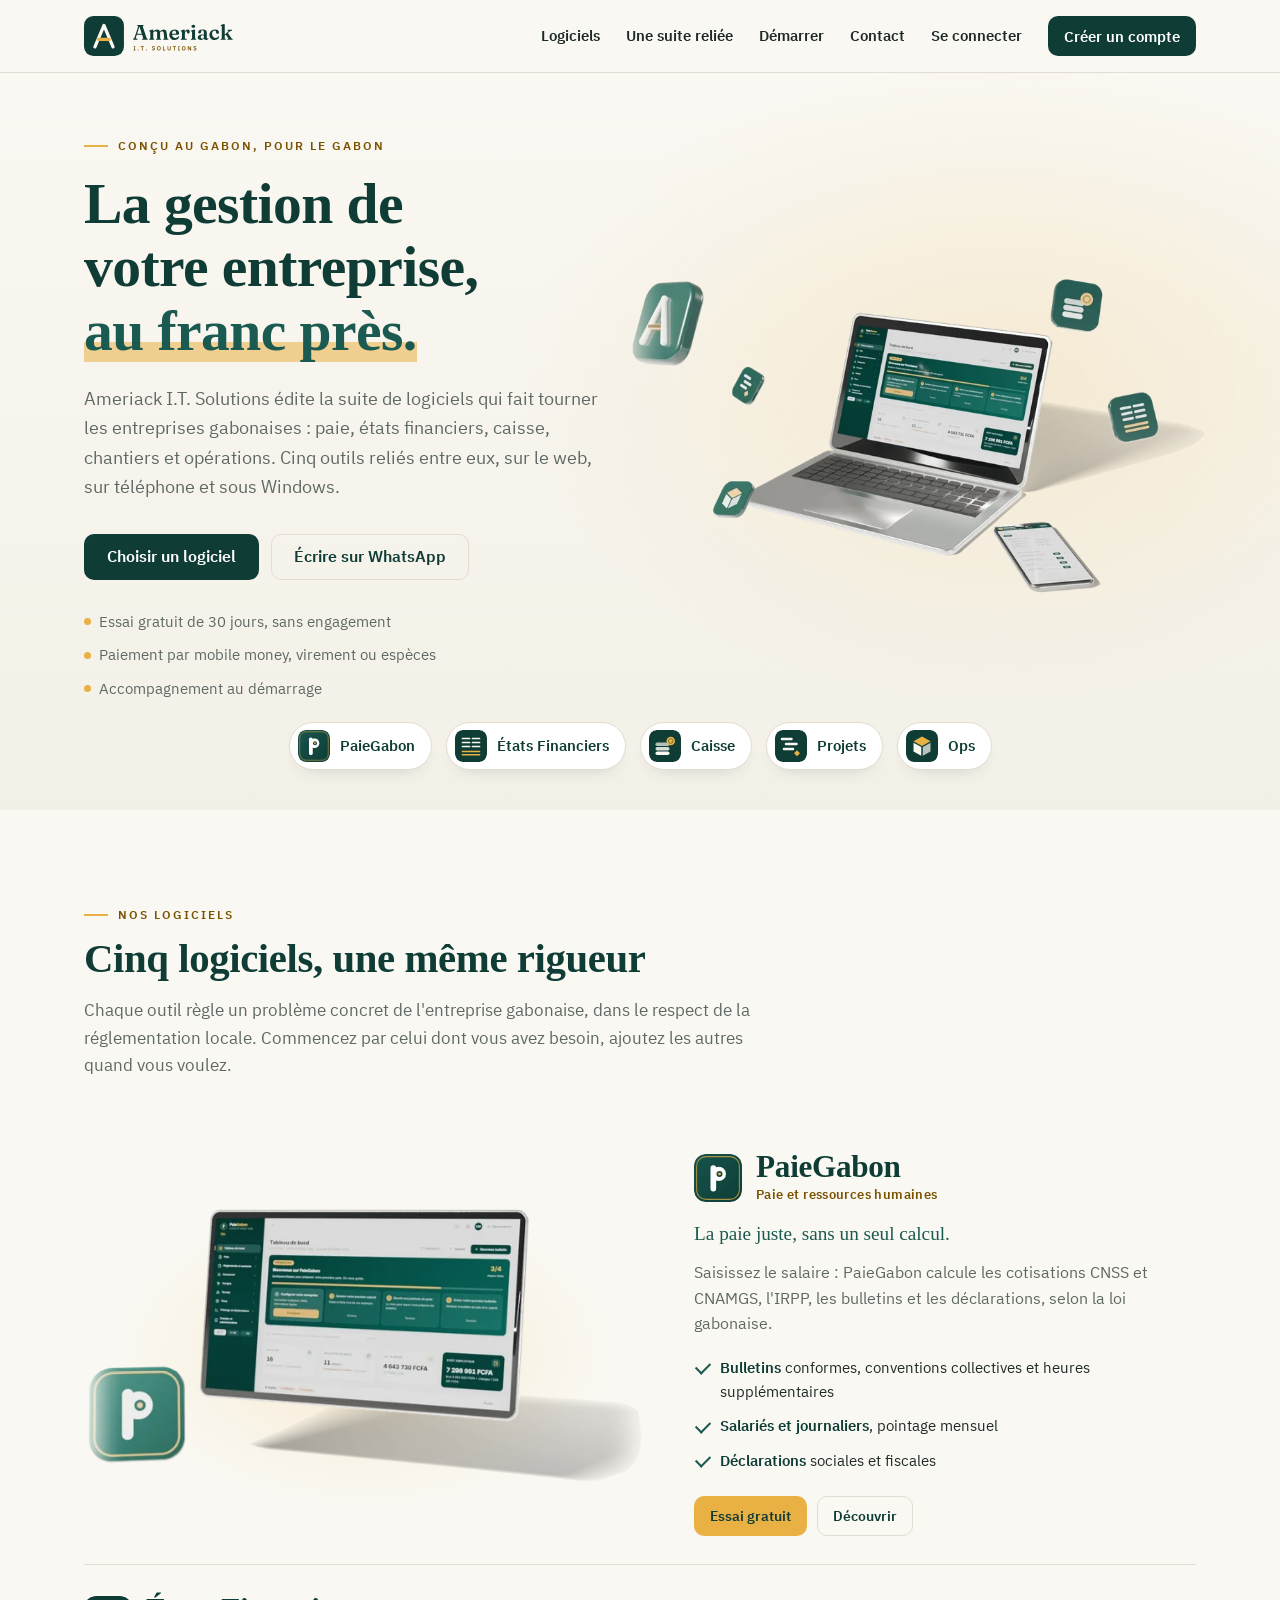
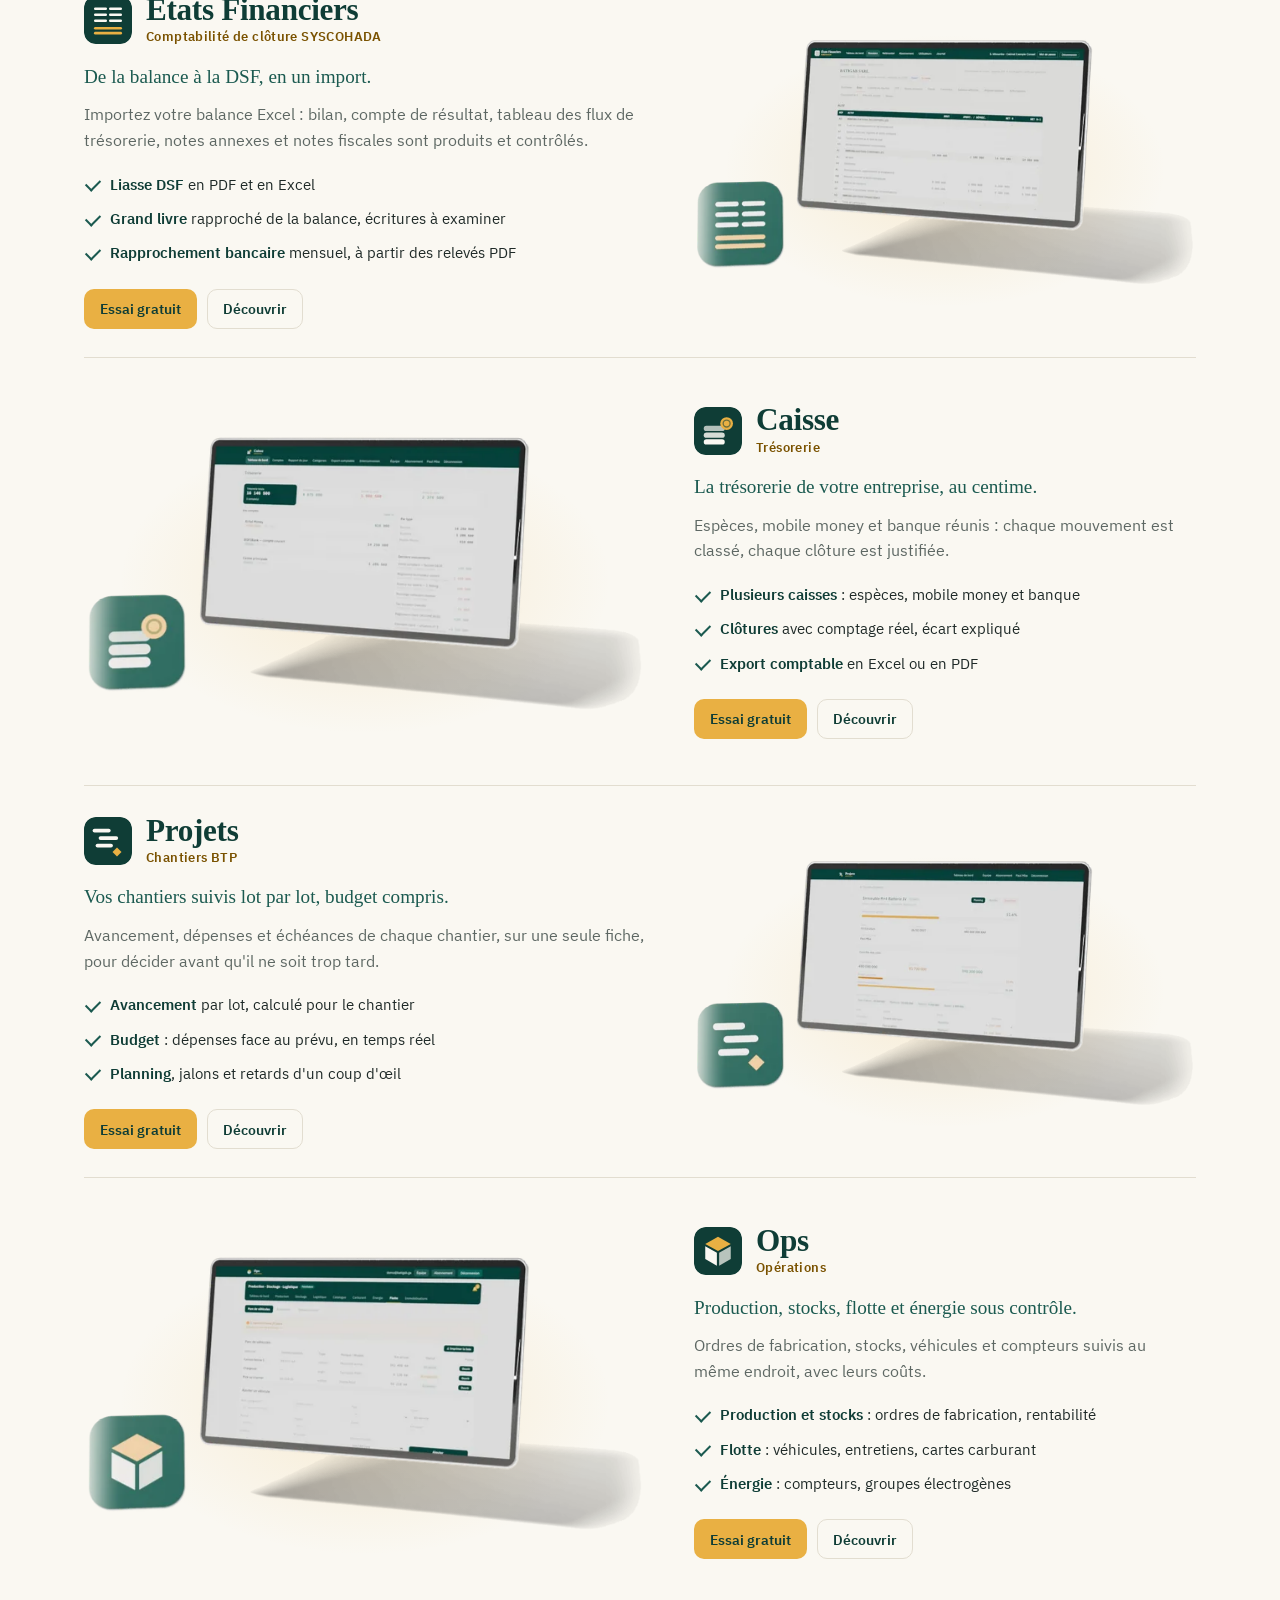
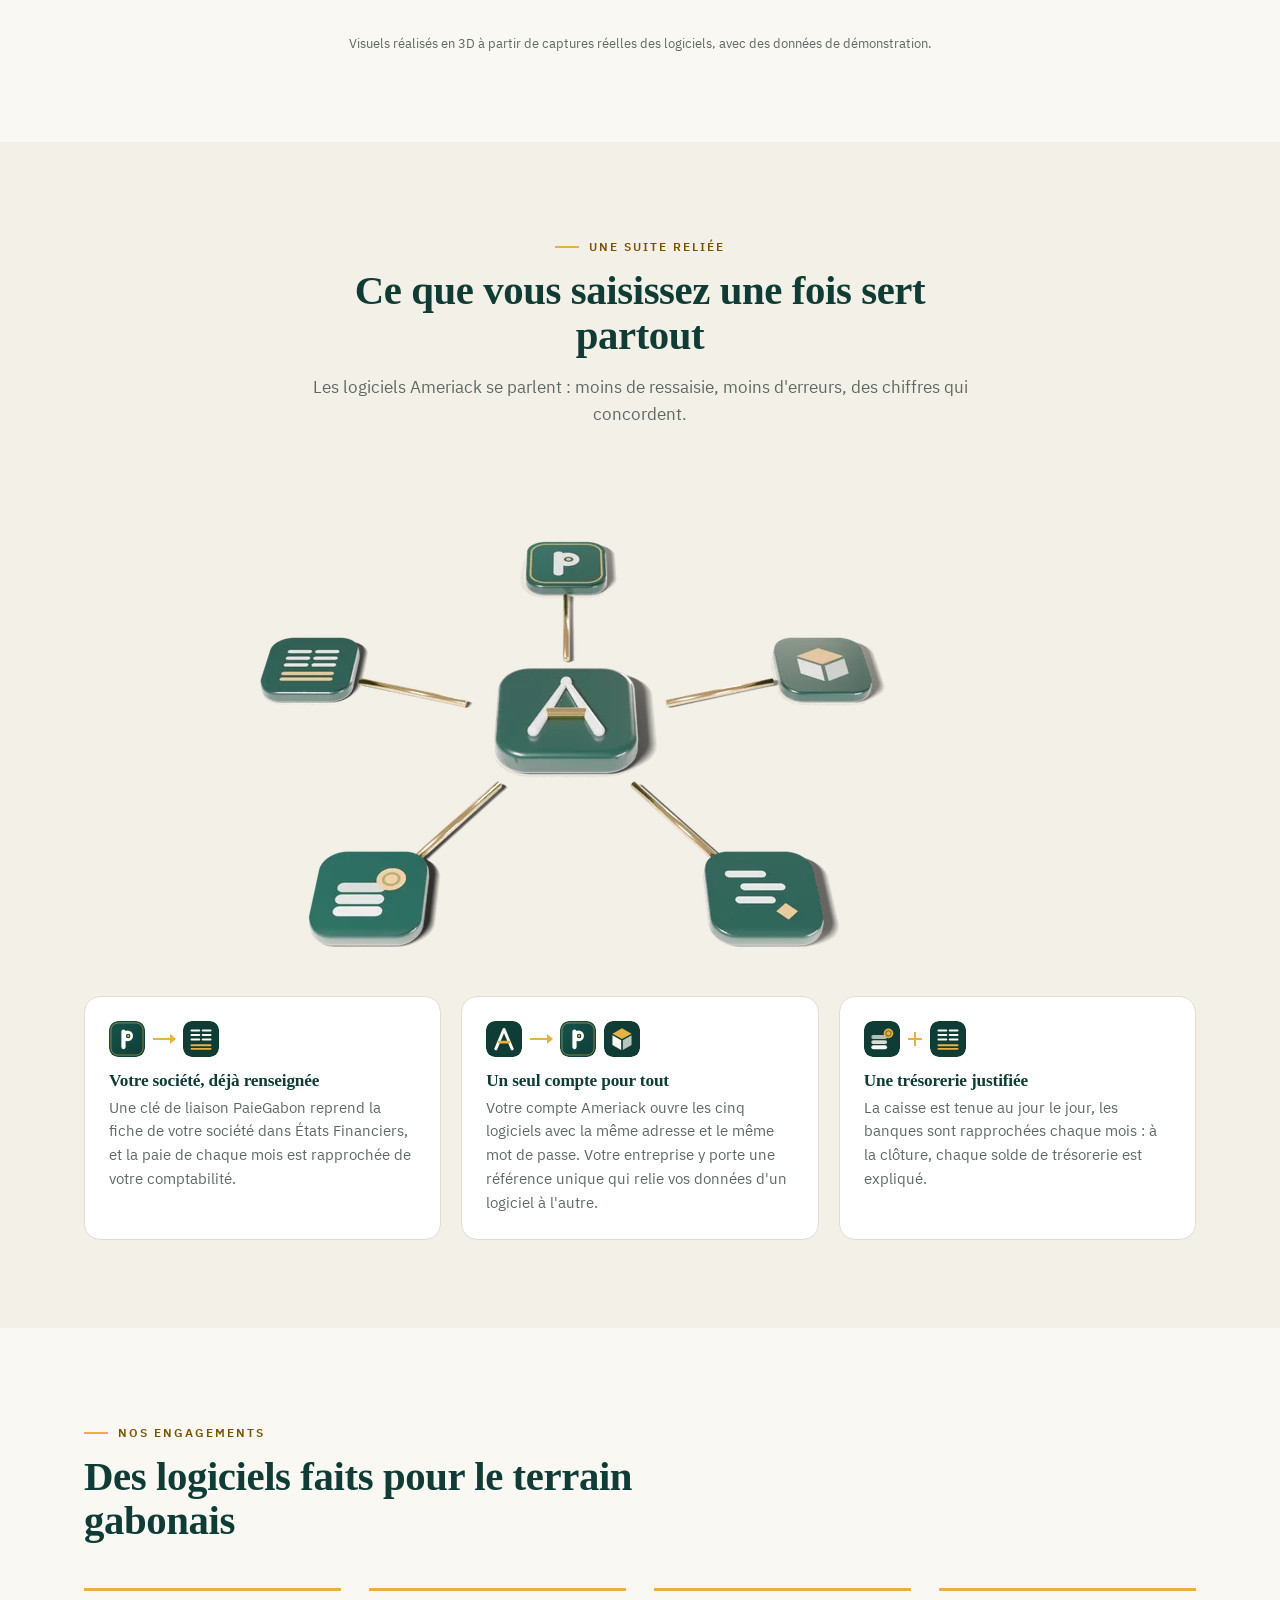
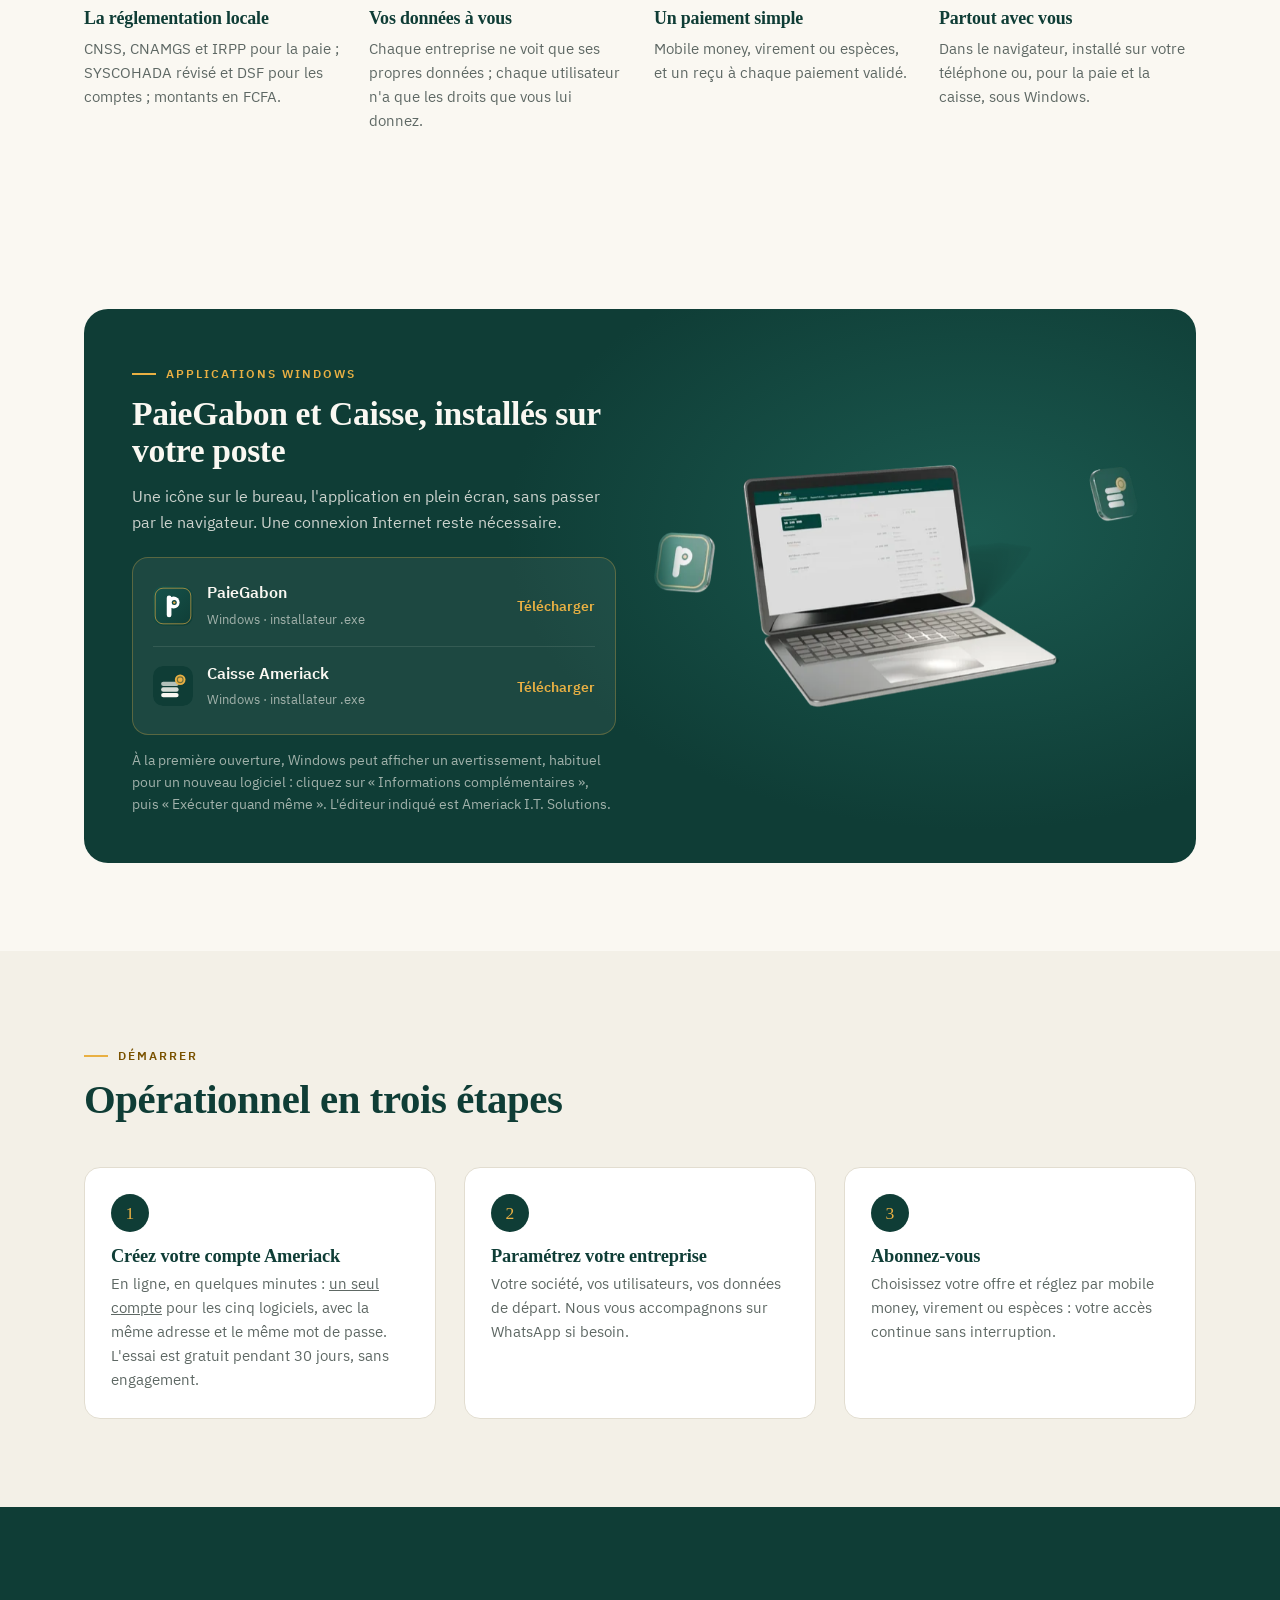
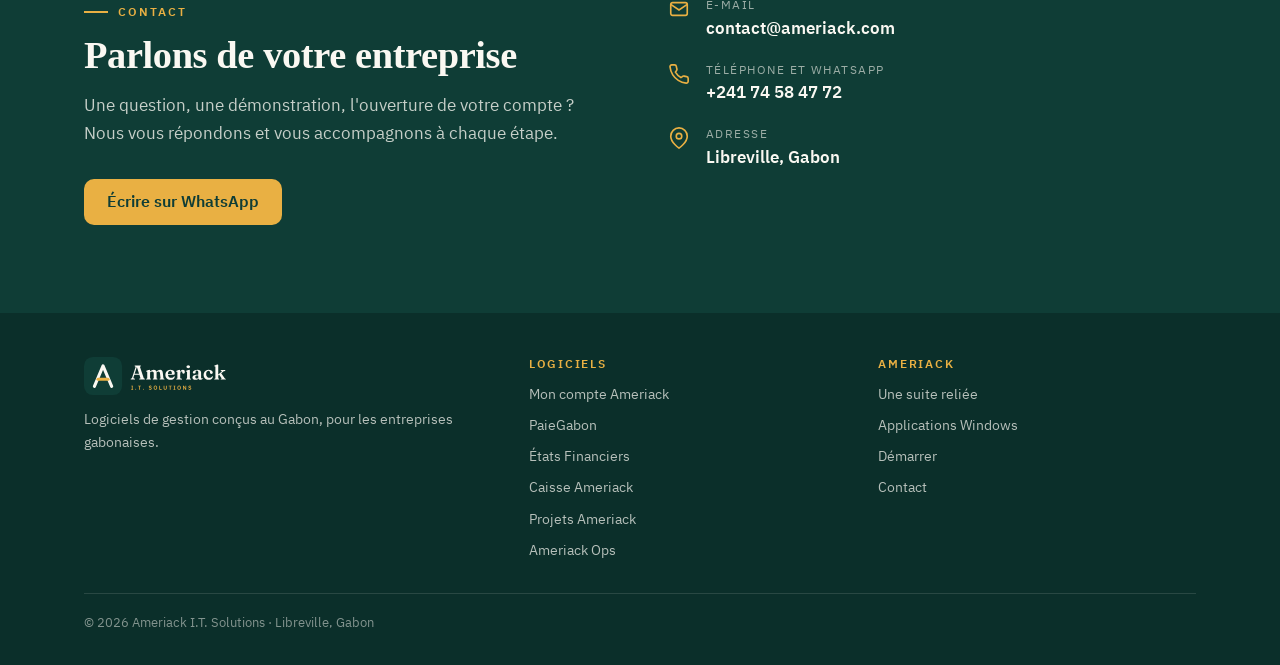
==== commit fe80d086: "Site vitrine : « Se connecter » et « Créer un compte » vers le compte Ameriack - En-tête : « Se conn" ====
--- a/index.html
+++ b/index.html
@@ -25,14 +25,14 @@
 <link rel="preload" href="assets/visuels/accueil-1600.webp" as="image" type="image/webp"
       imagesrcset="assets/visuels/accueil-900.webp 900w, assets/visuels/accueil-1600.webp 1600w"
       imagesizes="(max-width: 980px) 100vw, 640px">
-<link rel="stylesheet" href="assets/site.css?v=2026.11.02">
+<link rel="stylesheet" href="assets/site.css?v=2026.11.10">
 <script type="application/ld+json">
 {"@context":"https://schema.org","@type":"Organization","name":"Ameriack I.T. Solutions","url":"https://www.ameriack.com/",
  "logo":"https://www.ameriack.com/assets/brand/icone-512.png","email":"contact@ameriack.com","telephone":"+241 74 58 47 72",
  "address":{"@type":"PostalAddress","addressLocality":"Libreville","addressCountry":"GA"}}
 </script>
 <script>document.documentElement.classList.add("js")</script>
-<script src="assets/site.js?v=2026.11.02" defer></script>
+<script src="assets/site.js?v=2026.11.10" defer></script>
 </head>
 <body>
 <a class="sauter" href="#contenu">Aller au contenu</a>
@@ -47,7 +47,8 @@
         <li><a href="#suite">Une suite reliée</a></li>
         <li><a href="#demarrer">Démarrer</a></li>
         <li><a href="#contact">Contact</a></li>
-        <li><a class="btn btn-vert btn-petit" href="#solutions">Essai gratuit</a></li>
+        <li><a href="https://compte.ameriack.com/connexion">Se connecter</a></li>
+        <li><a class="btn btn-vert btn-petit" href="https://compte.ameriack.com/inscription">Créer un compte</a></li>
       </ul>
     </nav>
   </div>
@@ -238,9 +239,9 @@
         <p>Une clé de liaison PaieGabon reprend la fiche de votre société dans États Financiers, et la paie de chaque mois est rapprochée de votre comptabilité.</p>
       </div>
       <div class="lien apparait">
-        <div class="paire"><img src="assets/apps/paiegabon.svg" alt="PaieGabon" width="36" height="36"><i></i><img src="assets/apps/ops.svg" alt="Ops" width="36" height="36"></div>
-        <h3>Un seul identifiant</h3>
-        <p>Les entreprises clientes de PaieGabon se connectent à Ameriack Ops avec leur compte PaieGabon.</p>
+        <div class="paire"><img src="assets/brand/symbole.svg" alt="Compte Ameriack" width="36" height="36"><i></i><img src="assets/apps/paiegabon.svg" alt="PaieGabon" width="36" height="36"><img src="assets/apps/ops.svg" alt="Ops" width="36" height="36"></div>
+        <h3>Un seul compte pour tout</h3>
+        <p>Votre compte Ameriack ouvre les cinq logiciels avec la même adresse et le même mot de passe. Votre entreprise y porte une référence unique qui relie vos données d'un logiciel à l'autre.</p>
       </div>
       <div class="lien apparait">
         <div class="paire"><img src="assets/apps/caisse.svg" alt="Caisse" width="36" height="36"><i class="plus"></i><img src="assets/apps/etats.svg" alt="États Financiers" width="36" height="36"></div>
@@ -301,7 +302,7 @@
       <h2 id="titre-demarrer">Opérationnel en trois étapes</h2>
     </div>
     <ol class="etapes">
-      <li class="apparait"><h3>Créez votre compte</h3><p>En ligne, en quelques minutes, sur le logiciel de votre choix. L'essai est gratuit pendant 30 jours, sans engagement.</p></li>
+      <li class="apparait"><h3>Créez votre compte Ameriack</h3><p>En ligne, en quelques minutes : <a href="https://compte.ameriack.com/inscription">un seul compte</a> pour les cinq logiciels, avec la même adresse et le même mot de passe. L'essai est gratuit pendant 30 jours, sans engagement.</p></li>
       <li class="apparait"><h3>Paramétrez votre entreprise</h3><p>Votre société, vos utilisateurs, vos données de départ. Nous vous accompagnons sur WhatsApp si besoin.</p></li>
       <li class="apparait"><h3>Abonnez-vous</h3><p>Choisissez votre offre et réglez par mobile money, virement ou espèces : votre accès continue sans interruption.</p></li>
     </ol>
@@ -339,6 +340,7 @@
     <div>
       <h2>Logiciels</h2>
       <ul>
+        <li><a href="https://compte.ameriack.com">Mon compte Ameriack</a></li>
         <li><a href="https://paiegabon.com">PaieGabon</a></li>
         <li><a href="https://etats.ameriack.com">États Financiers</a></li>
         <li><a href="https://caisse.ameriack.com">Caisse Ameriack</a></li>
--- a/assets/site.css
+++ b/assets/site.css
@@ -207,12 +207,12 @@
   .bureau-visuel{margin:0 -32px -32px}
 }
 @media (max-width:760px){
-  .burger{display:inline-flex}
+  .burger{display:inline-flex;order:2}
   .menu{display:none;position:absolute;top:72px;left:0;right:0;flex-direction:column;align-items:stretch;gap:0;
     background:var(--creme);border-bottom:1px solid var(--ligne);padding:8px 24px 18px}
   .menu.ouvert{display:flex}
   .menu a{display:block;padding:12px 0}
-  .menu .btn{margin-top:8px}
+  .menu .btn{margin-top:8px;padding:12px 15px;text-align:center;display:flex}
   .nav .marque img{height:34px}
   section{padding:64px 0}
   .accueil{padding:44px 0 56px}
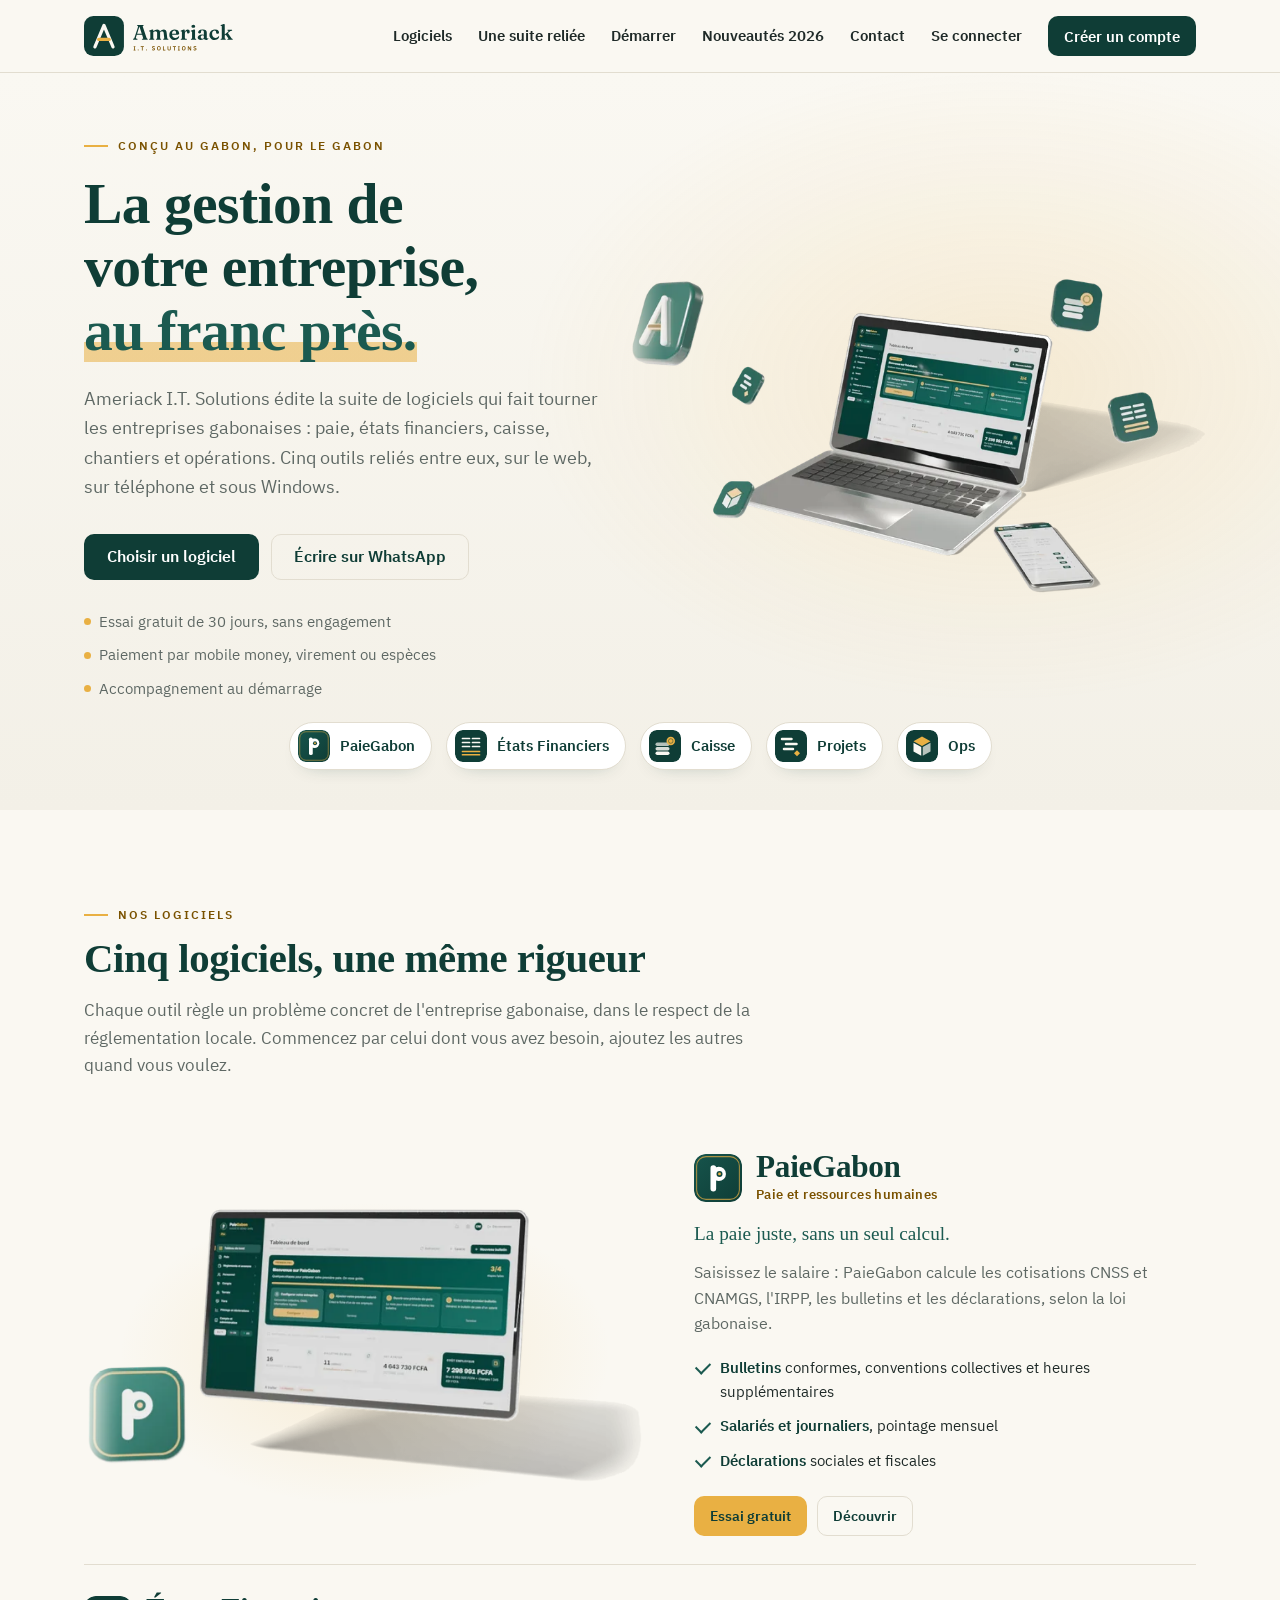
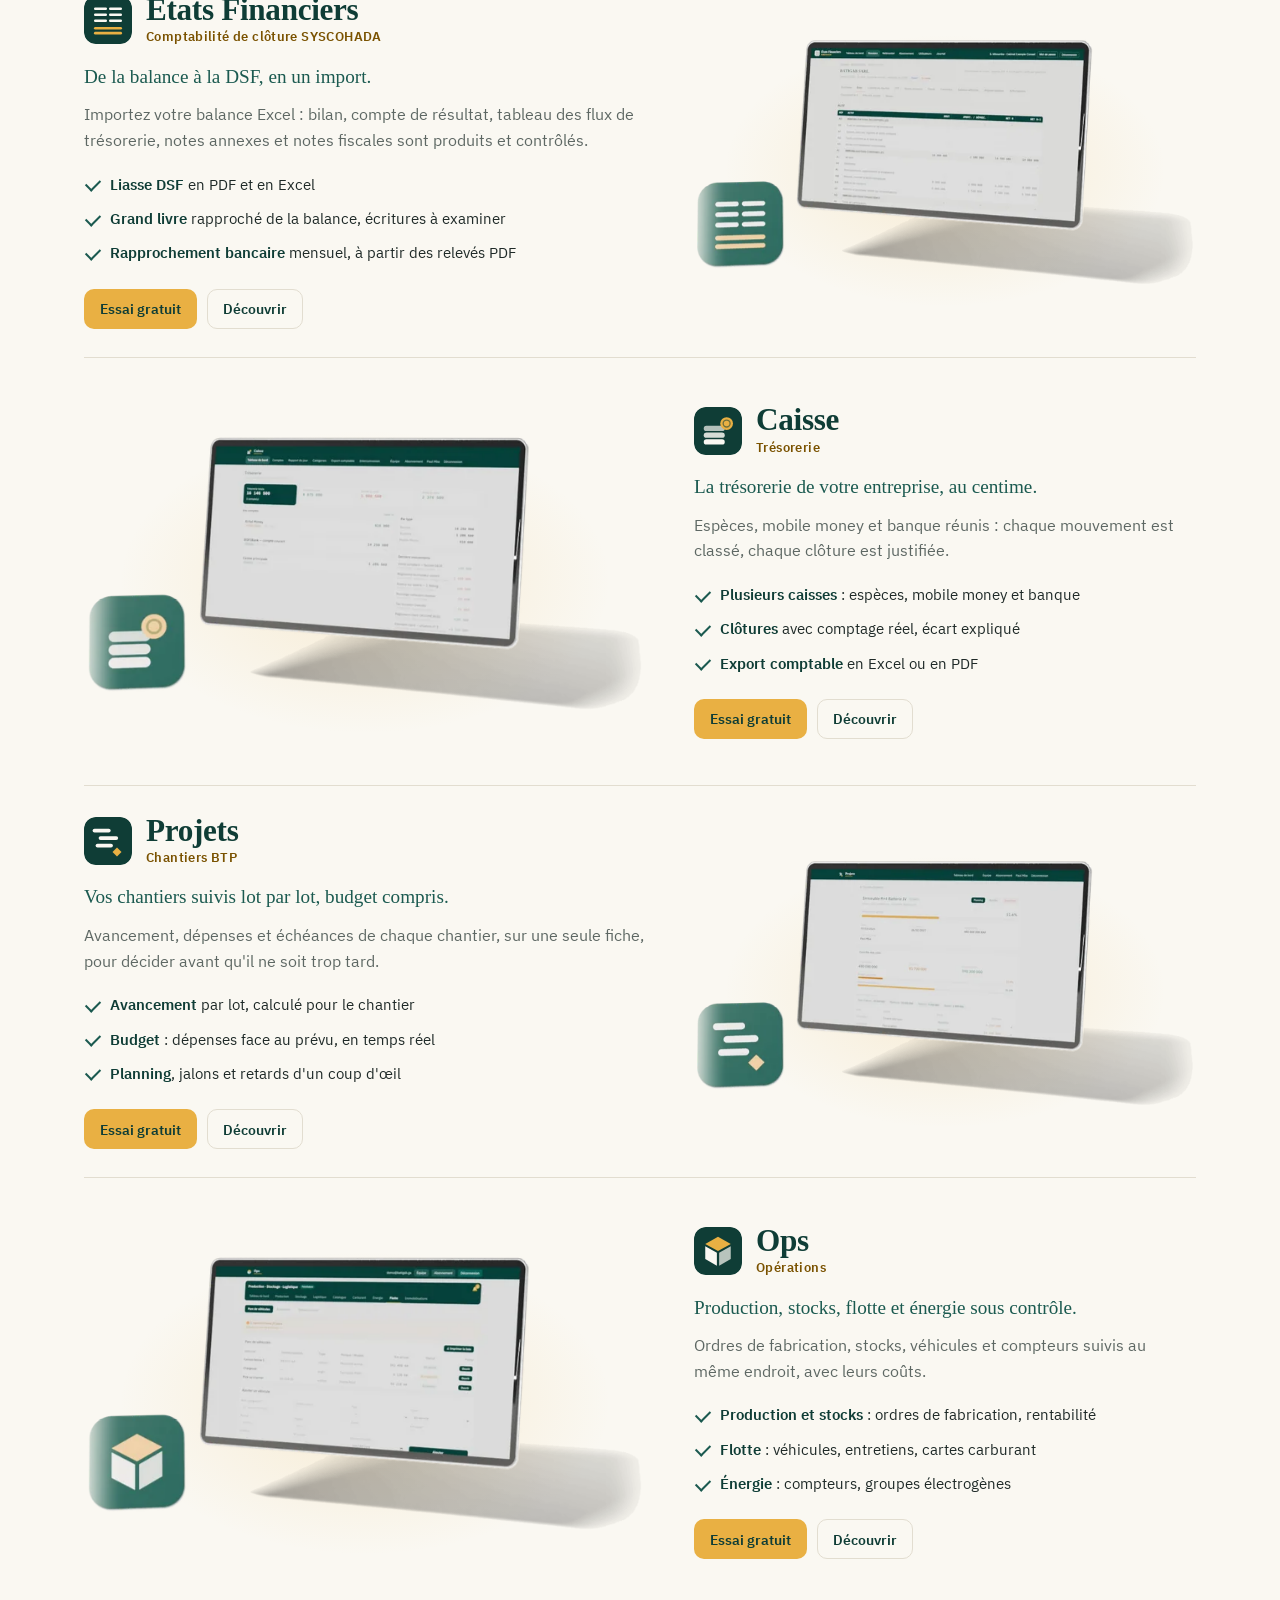
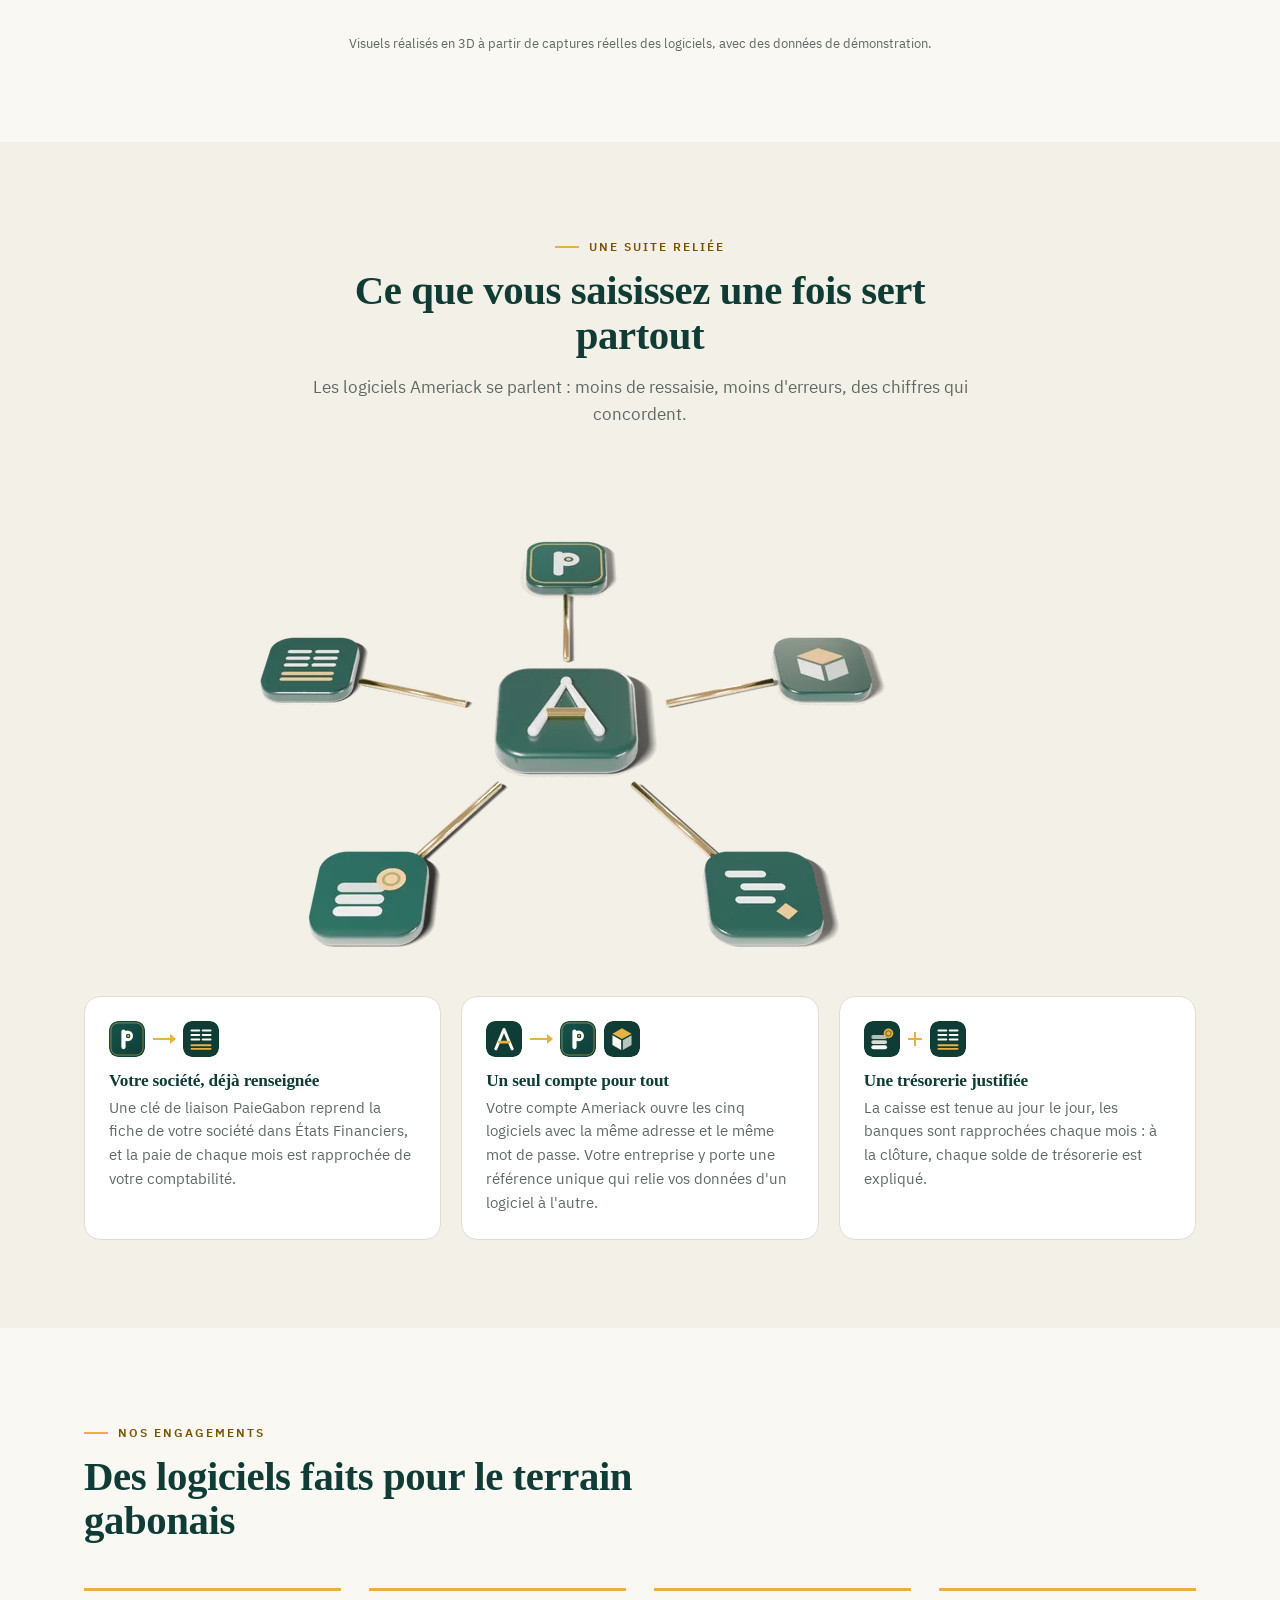
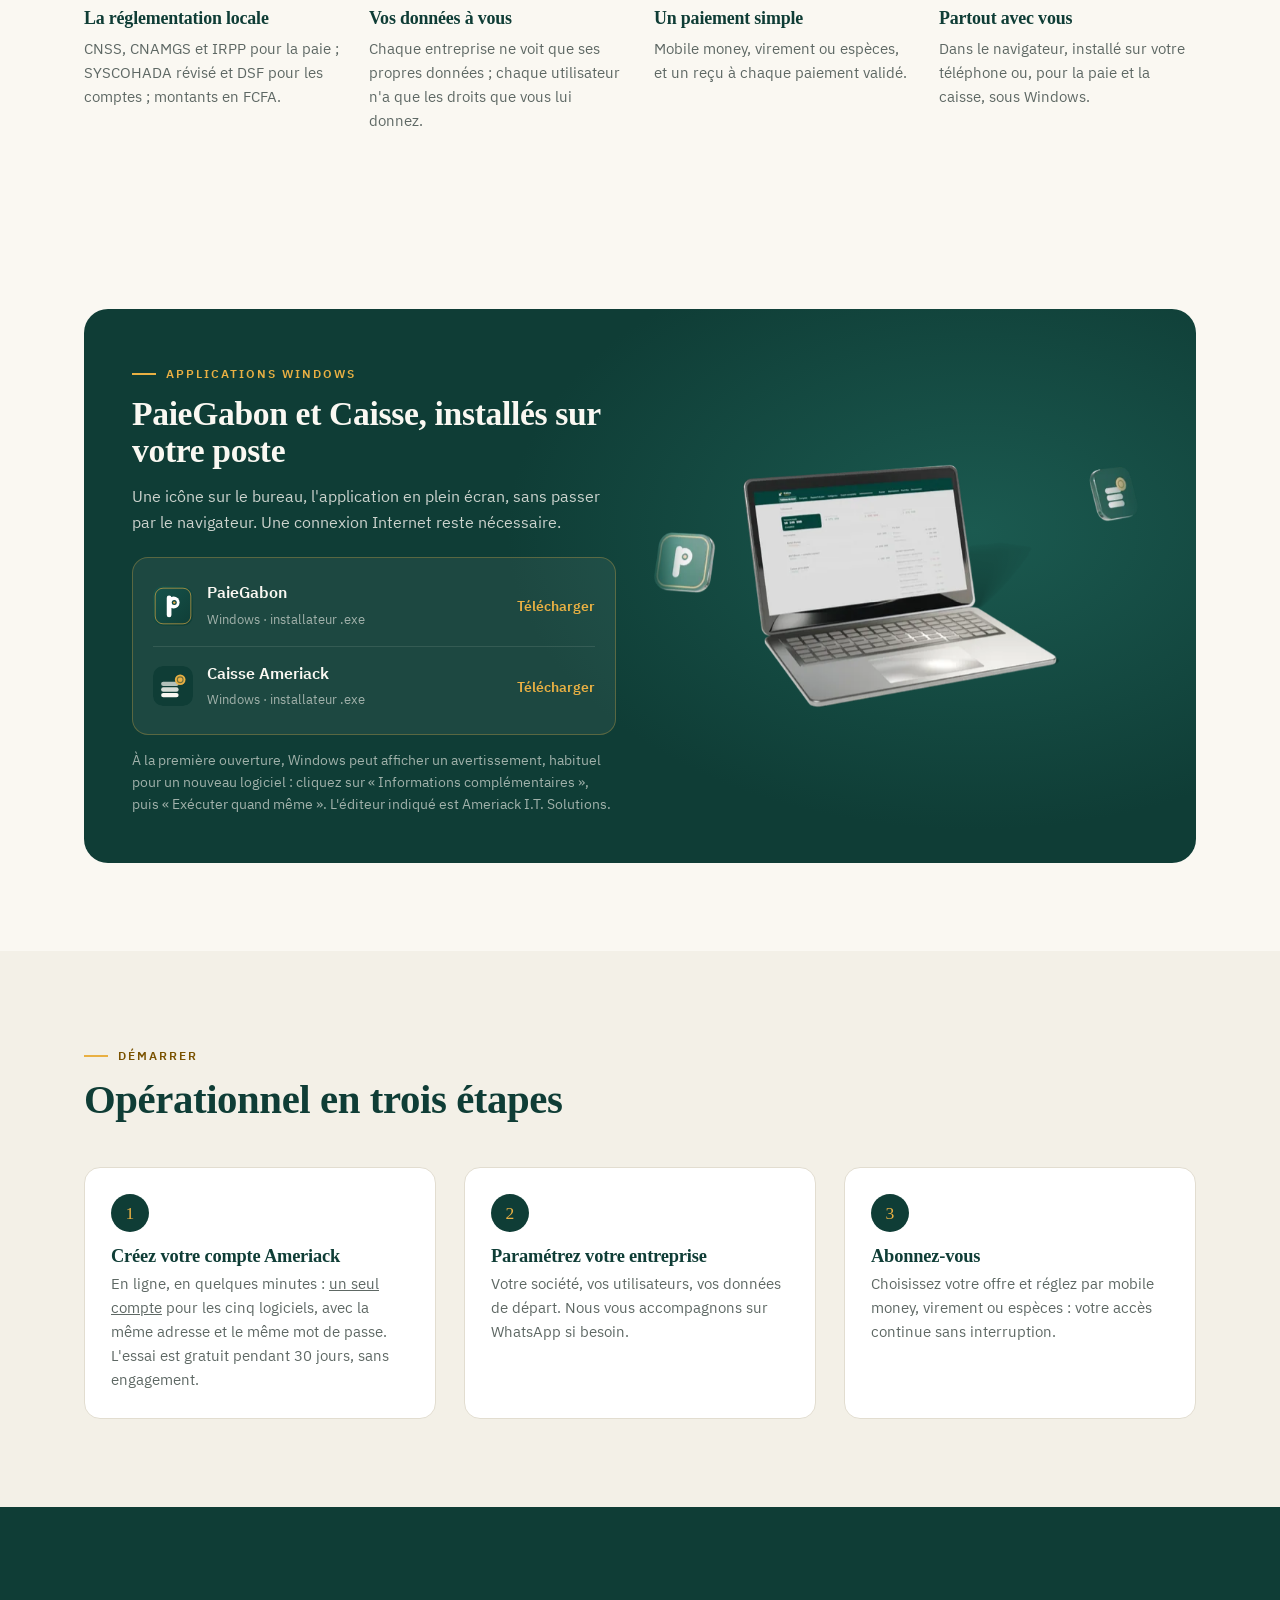
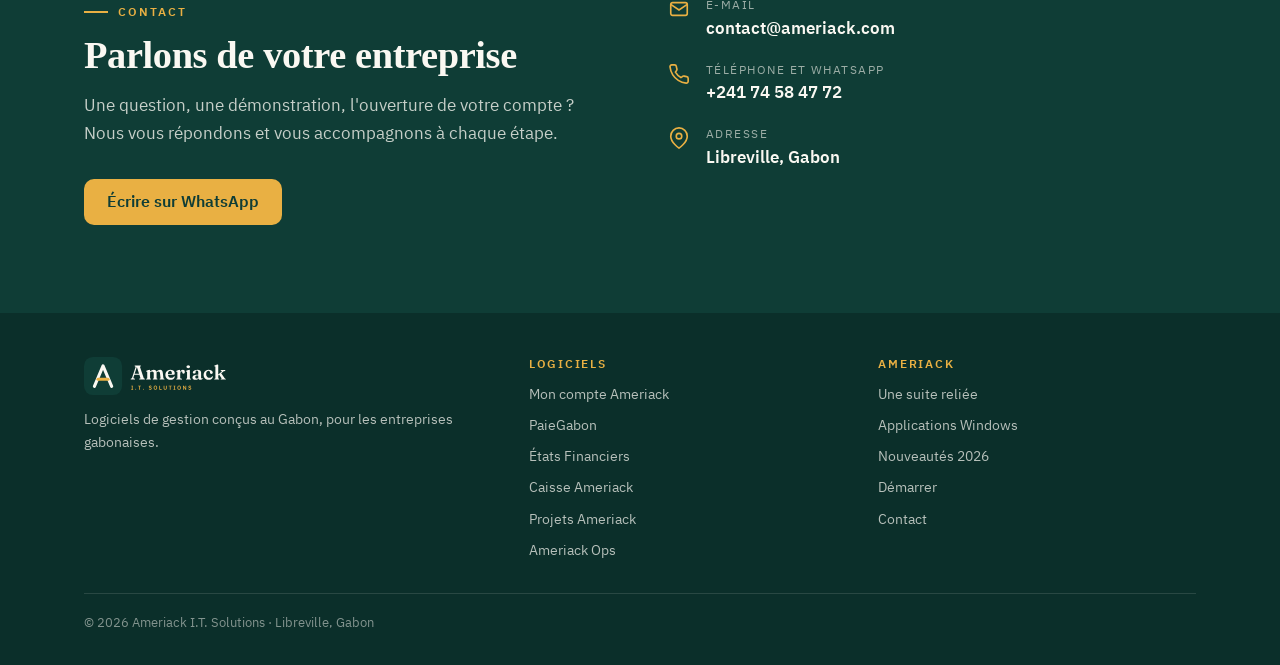
==== commit 07e5516e: "Page « Nouveautés 2026 » : la loi de finances rectificative dans la suite - Nouvelle page /nouveaute" ====
--- a/index.html
+++ b/index.html
@@ -46,6 +46,7 @@
         <li><a href="#solutions">Logiciels</a></li>
         <li><a href="#suite">Une suite reliée</a></li>
         <li><a href="#demarrer">Démarrer</a></li>
+        <li><a href="nouveautes-2026/">Nouveautés 2026</a></li>
         <li><a href="#contact">Contact</a></li>
         <li><a href="https://compte.ameriack.com/connexion">Se connecter</a></li>
         <li><a class="btn btn-vert btn-petit" href="https://compte.ameriack.com/inscription">Créer un compte</a></li>
@@ -353,6 +354,7 @@
       <ul>
         <li><a href="#suite">Une suite reliée</a></li>
         <li><a href="#bureau">Applications Windows</a></li>
+        <li><a href="nouveautes-2026/">Nouveautés 2026</a></li>
         <li><a href="#demarrer">Démarrer</a></li>
         <li><a href="#contact">Contact</a></li>
       </ul>
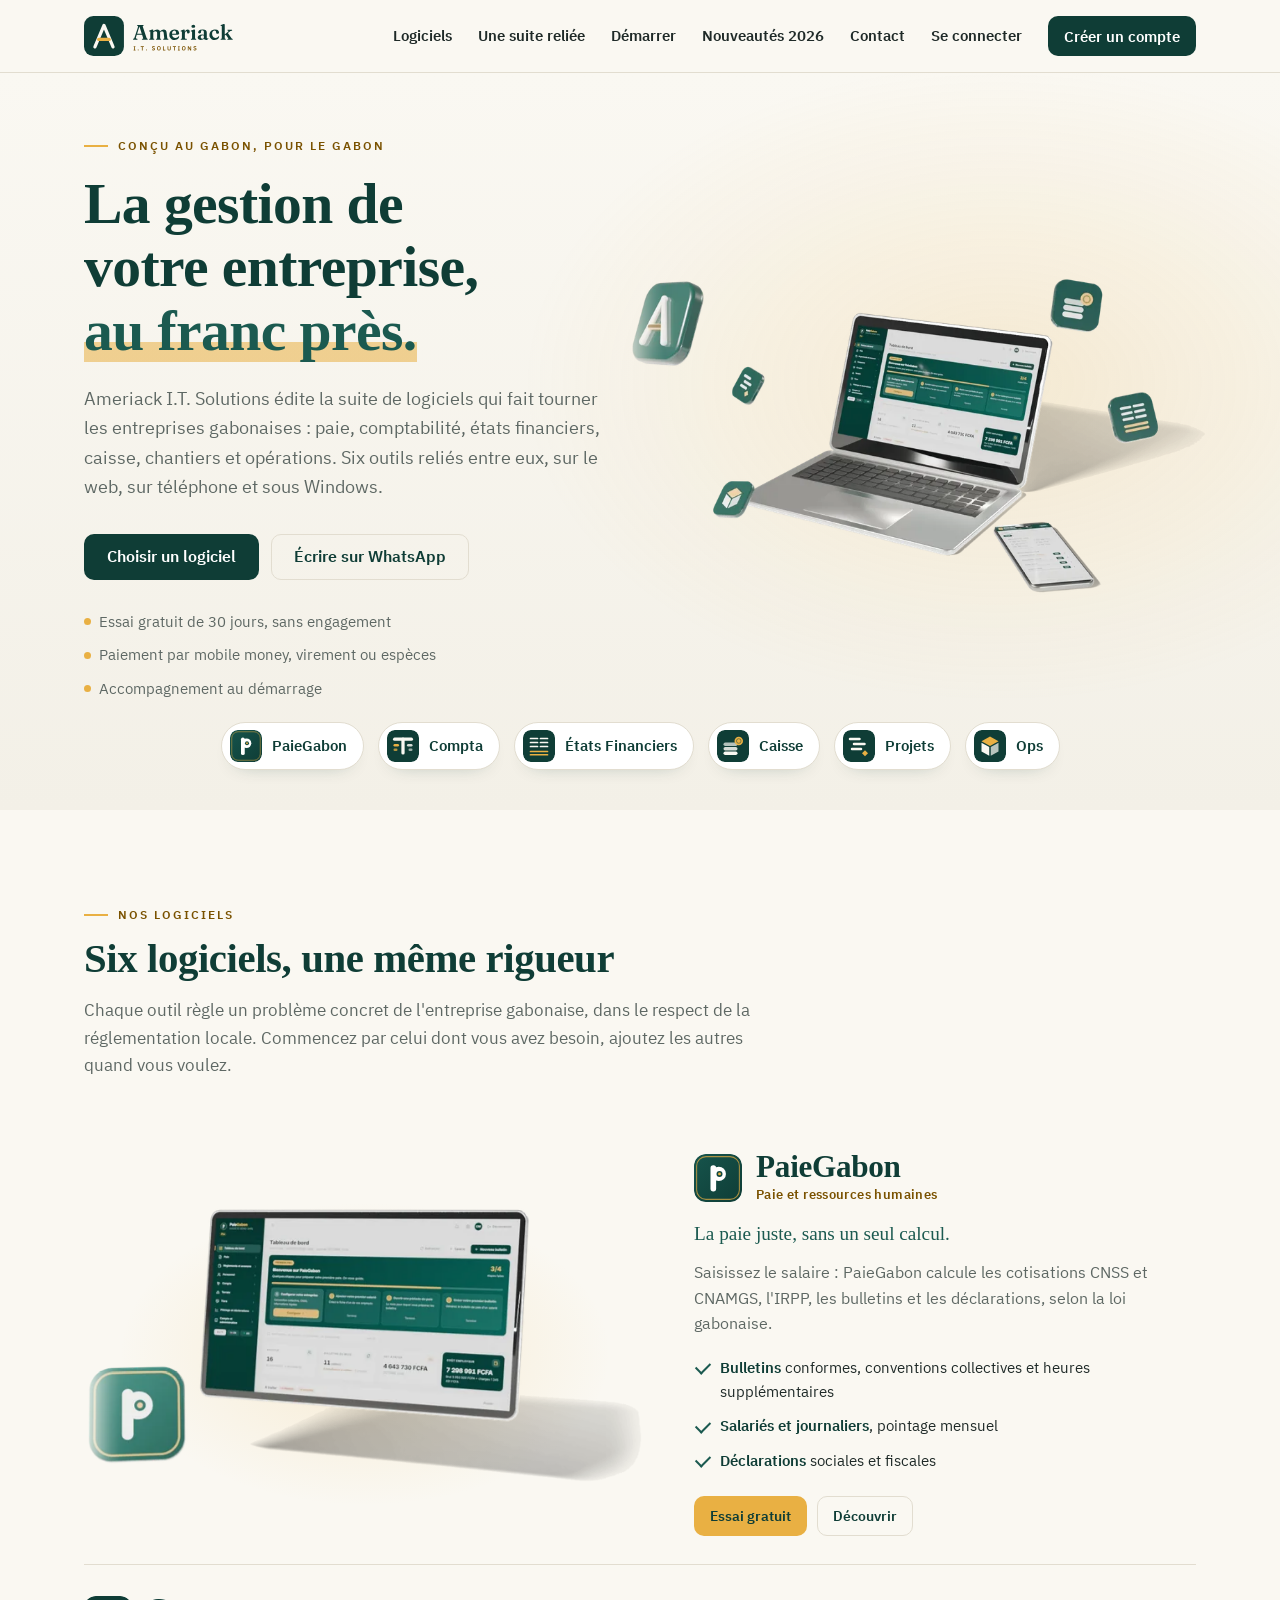
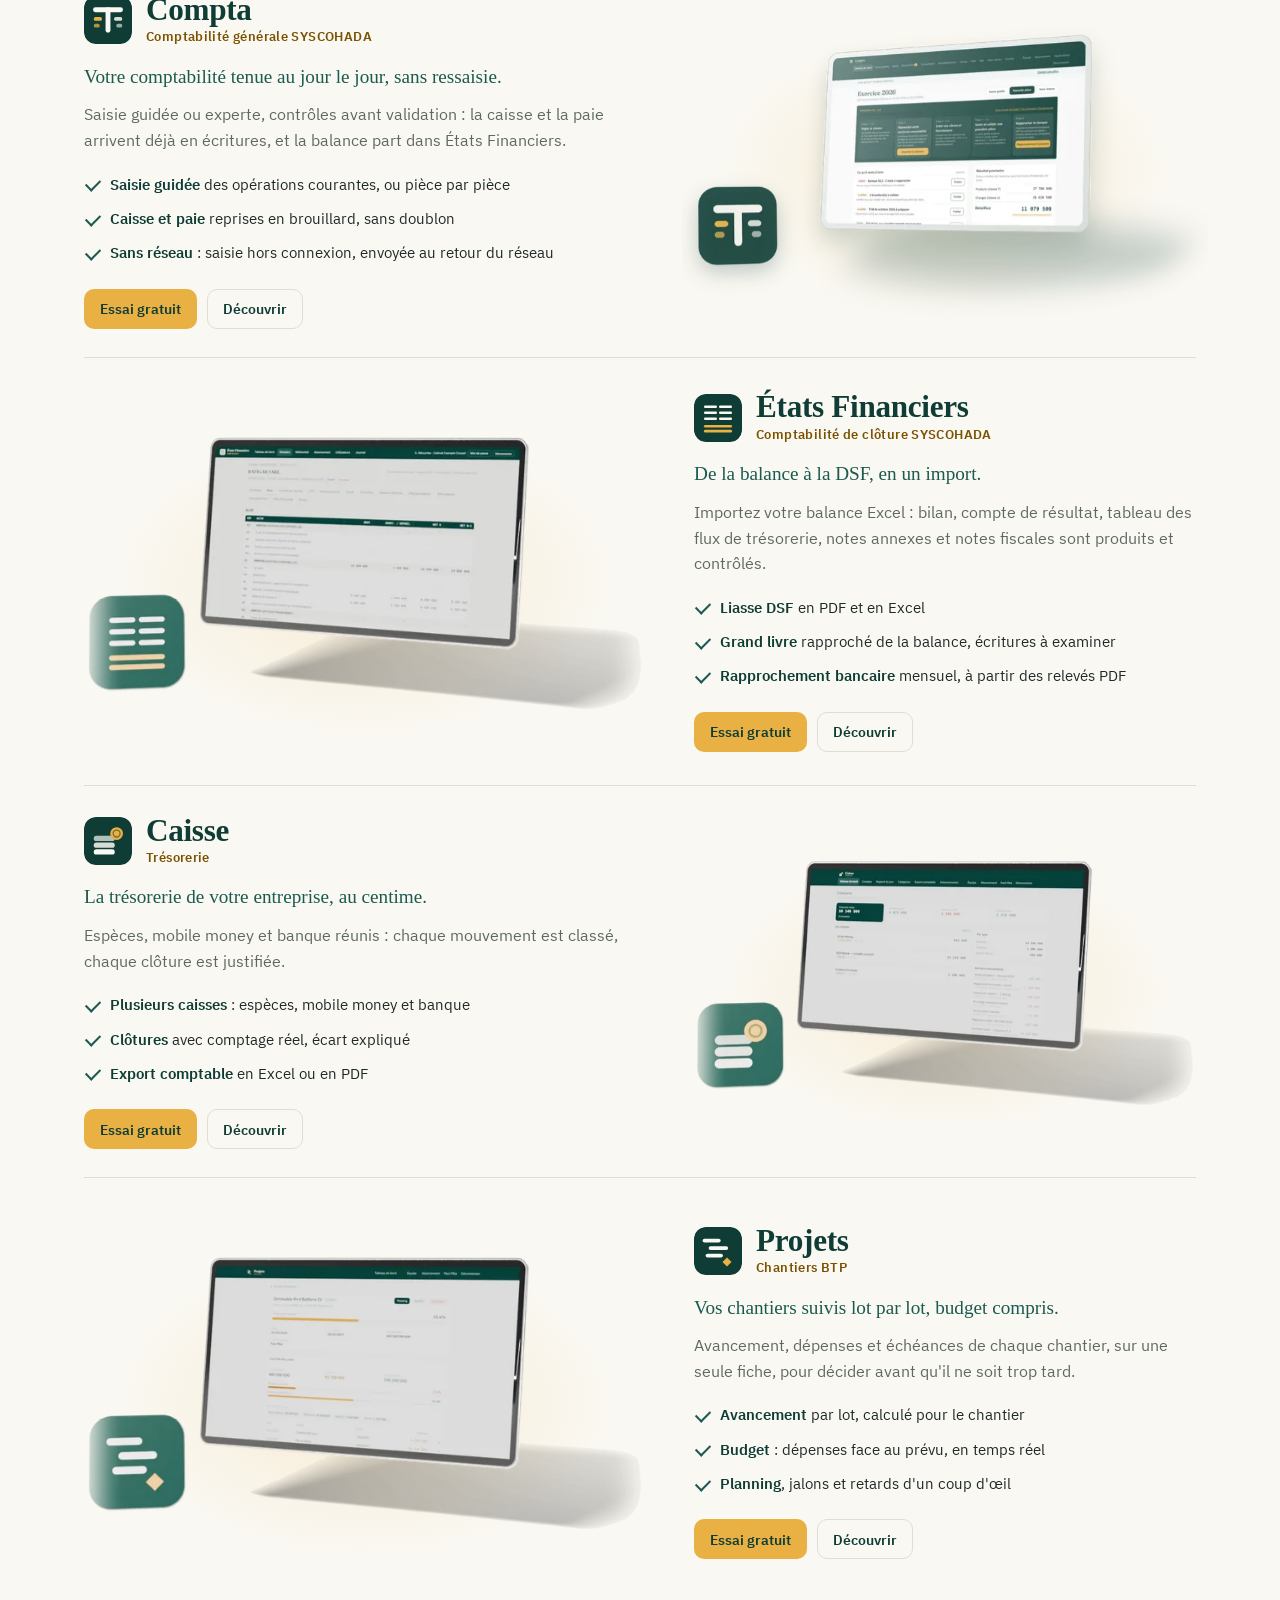
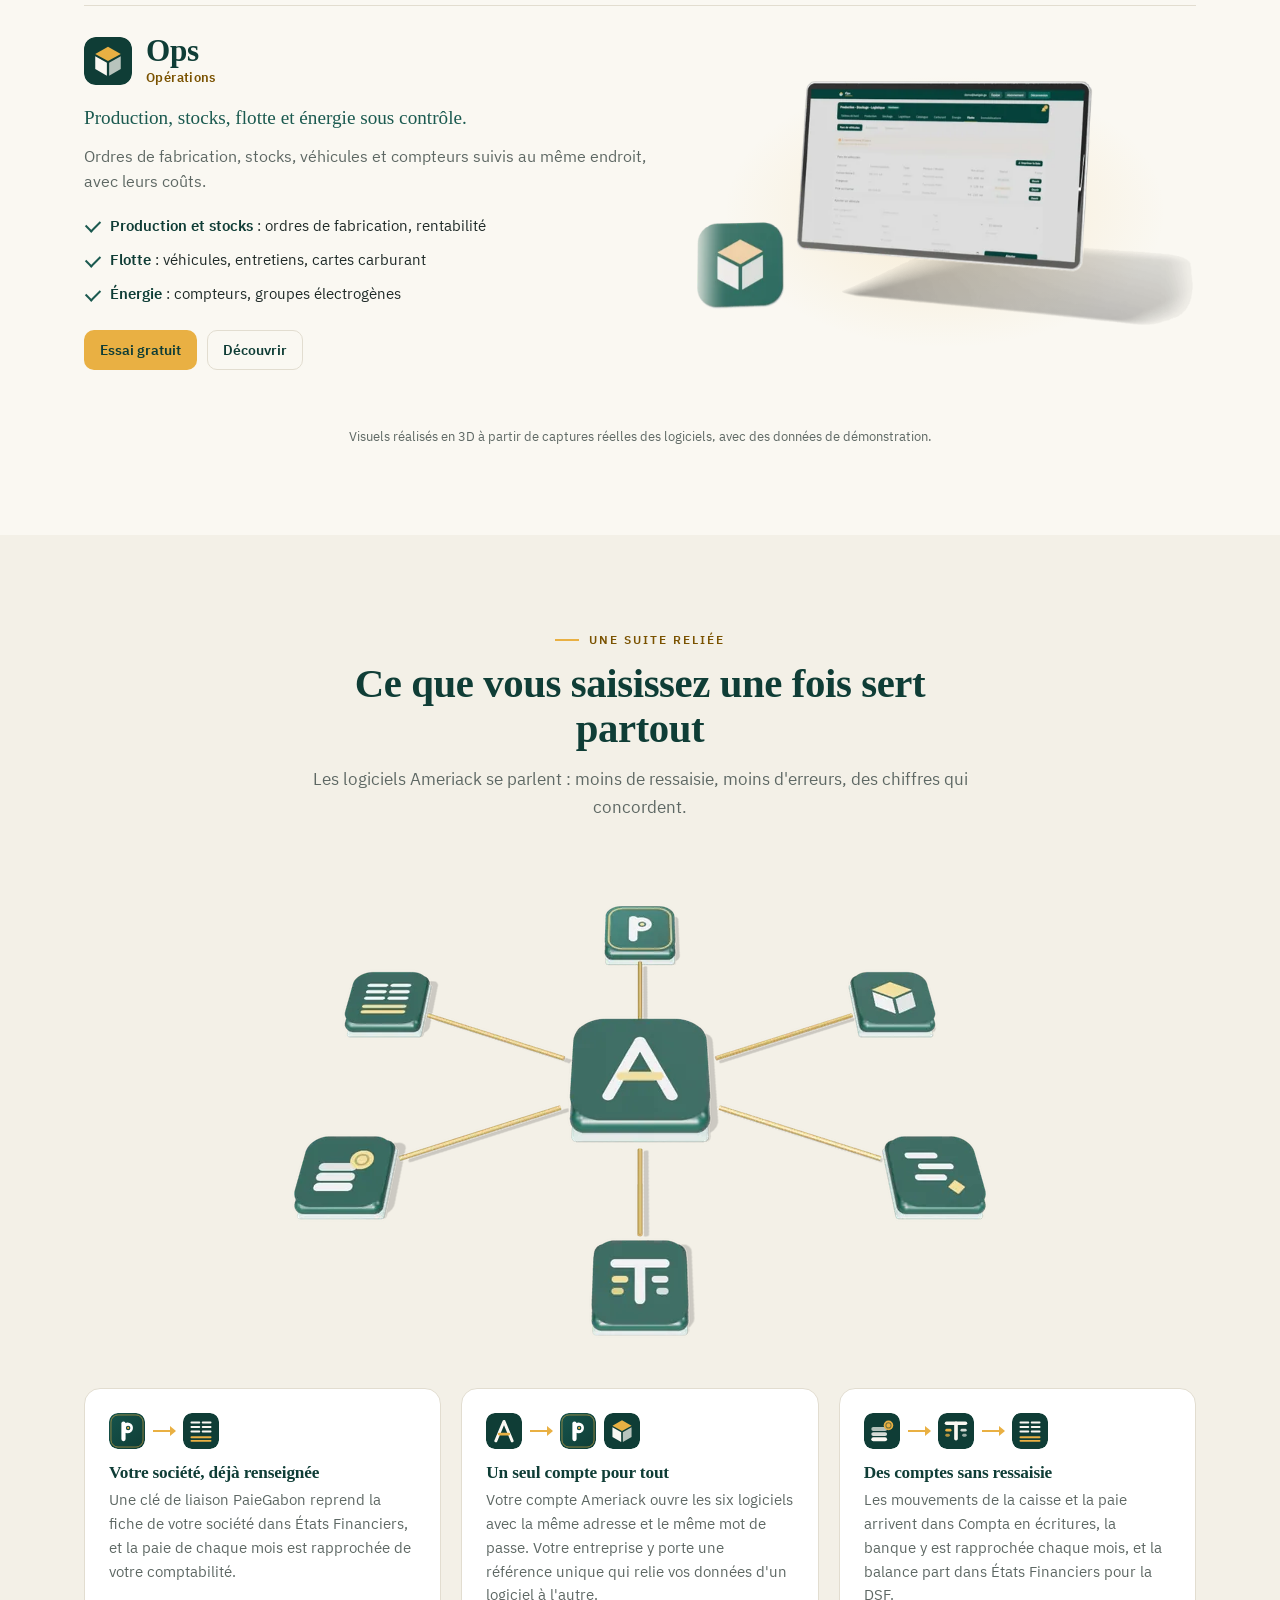
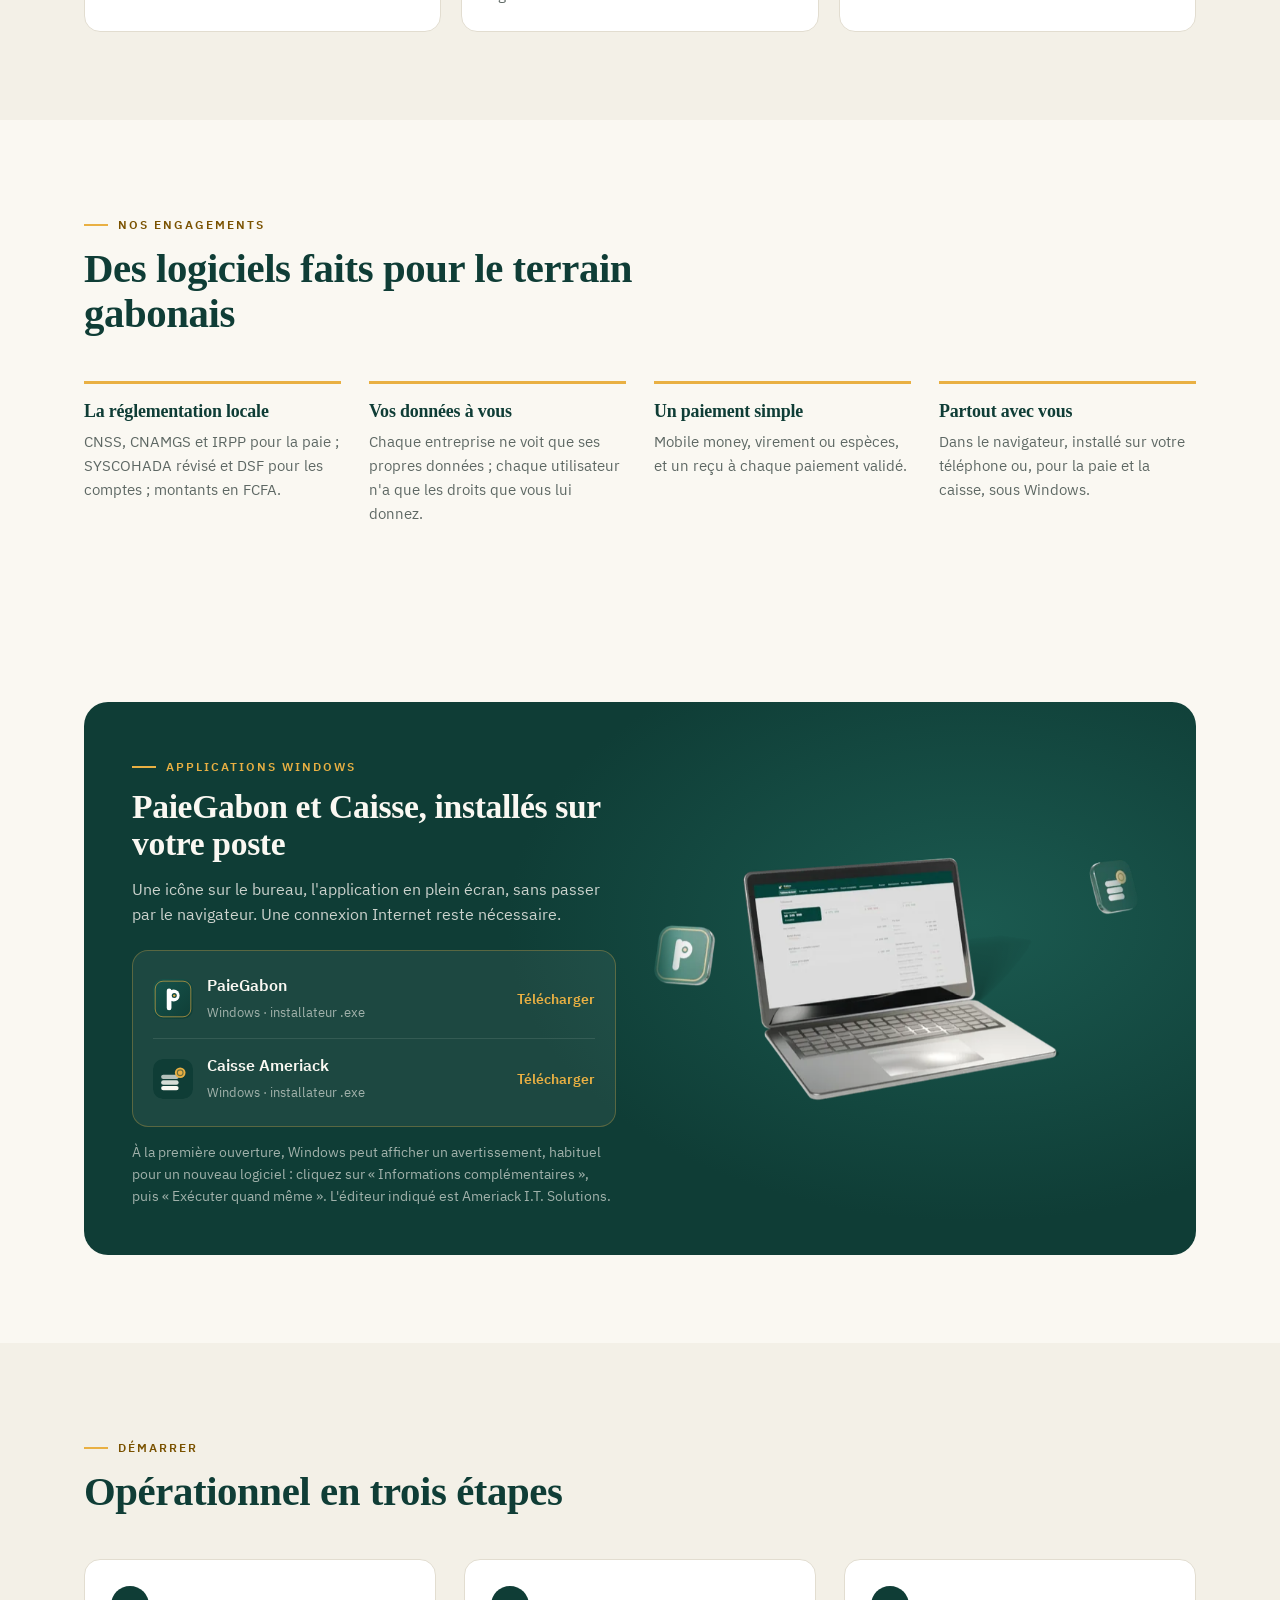
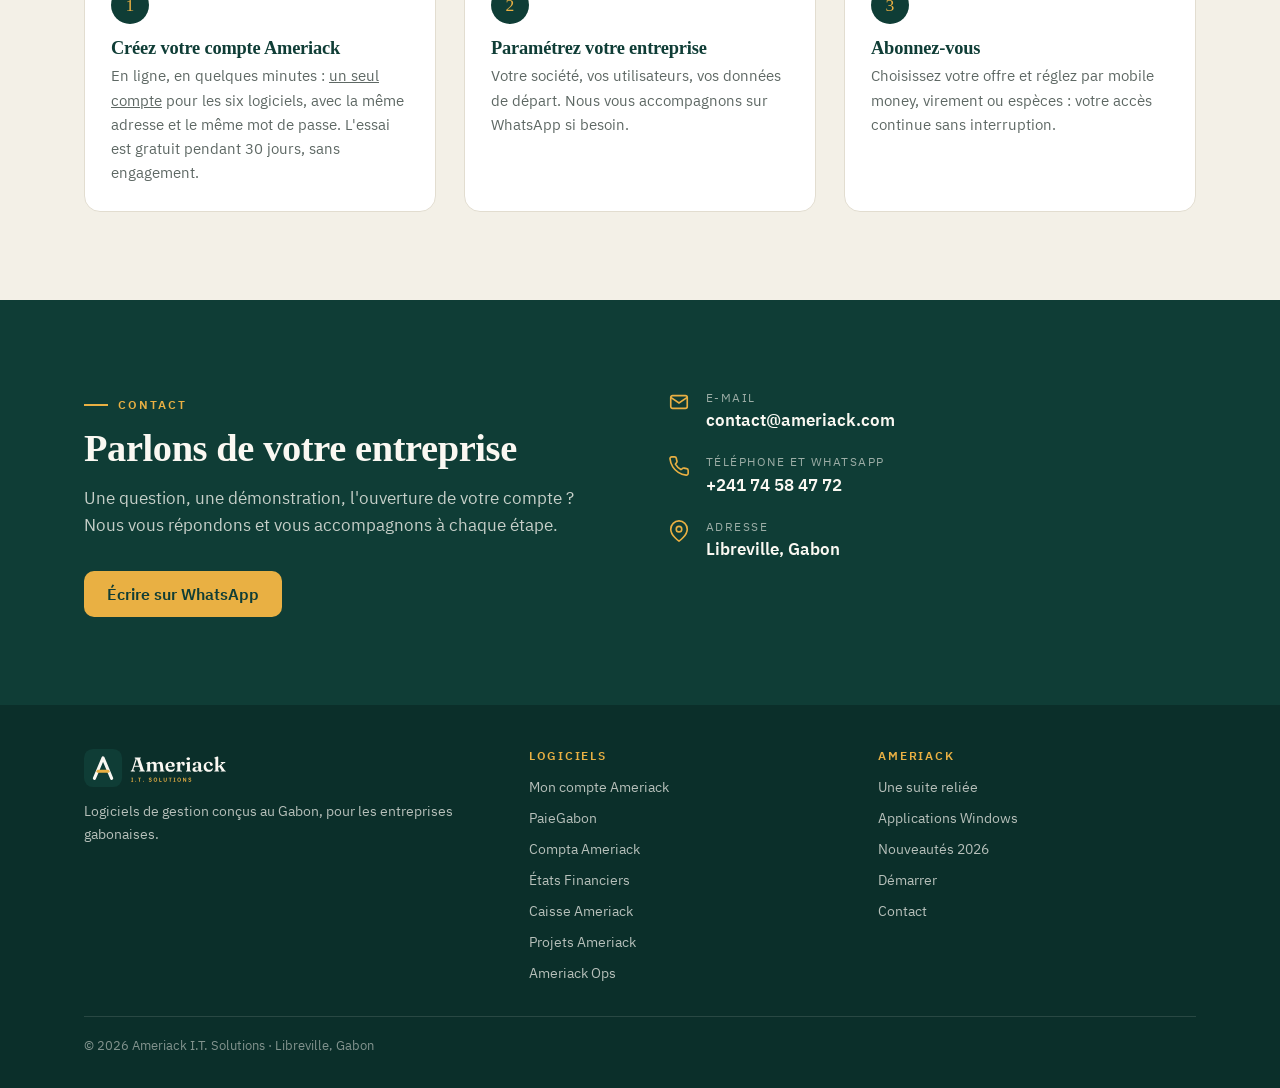
==== commit ebec6362: "Compta sur ameriack.com : sixième logiciel de la suite - Fiche Compta dans « Nos logiciels » (compta" ====
--- a/index.html
+++ b/index.html
@@ -4,7 +4,7 @@
 <meta charset="utf-8">
 <meta name="viewport" content="width=device-width, initial-scale=1">
 <title>Ameriack I.T. Solutions — Logiciels de gestion pour les entreprises du Gabon</title>
-<meta name="description" content="Paie, états financiers, caisse, chantiers et opérations : la suite Ameriack, conçue au Gabon pour les entreprises gabonaises. Sur le web, sur téléphone et sous Windows. Essai gratuit de 30 jours.">
+<meta name="description" content="Paie, comptabilité, états financiers, caisse, chantiers et opérations : la suite Ameriack, conçue au Gabon pour les entreprises gabonaises. Sur le web, sur téléphone et sous Windows. Essai gratuit de 30 jours.">
 <link rel="canonical" href="https://www.ameriack.com/">
 <meta name="theme-color" content="#0F3D36">
 <link rel="icon" href="assets/brand/favicon.svg" type="image/svg+xml">
@@ -15,7 +15,7 @@
 <meta property="og:locale" content="fr_FR">
 <meta property="og:site_name" content="Ameriack I.T. Solutions">
 <meta property="og:title" content="Ameriack I.T. Solutions — la suite de gestion des entreprises gabonaises">
-<meta property="og:description" content="PaieGabon, États Financiers, Caisse, Projets et Ops : cinq logiciels conçus au Gabon, reliés entre eux. Essai gratuit de 30 jours.">
+<meta property="og:description" content="PaieGabon, Compta, États Financiers, Caisse, Projets et Ops : six logiciels conçus au Gabon, reliés entre eux. Essai gratuit de 30 jours.">
 <meta property="og:url" content="https://www.ameriack.com/">
 <meta property="og:image" content="https://www.ameriack.com/assets/brand/partage-1200x630.png">
 <meta property="og:image:width" content="1200">
@@ -64,7 +64,7 @@
       <span class="surtitre">Conçu au Gabon, pour le Gabon</span>
       <h1 id="titre-accueil">La gestion de votre entreprise, <em>au franc près.</em></h1>
       <p class="chapo">Ameriack I.T. Solutions édite la suite de logiciels qui fait tourner les entreprises gabonaises :
-        paie, états financiers, caisse, chantiers et opérations. Cinq outils reliés entre eux, sur le web, sur téléphone et sous Windows.</p>
+        paie, comptabilité, états financiers, caisse, chantiers et opérations. Six outils reliés entre eux, sur le web, sur téléphone et sous Windows.</p>
       <div class="actions">
         <a class="btn btn-vert" href="#solutions">Choisir un logiciel</a>
         <a class="btn btn-ligne" href="https://wa.me/24174584772" target="_blank" rel="noopener">Écrire sur WhatsApp</a>
@@ -82,8 +82,9 @@
            alt="Un ordinateur portable affiche le tableau de bord de PaieGabon, un téléphone le portail salarié ; autour flottent les symboles de la suite Ameriack : Caisse, États Financiers, Projets et Ops.">
     </figure>
   </div>
-  <nav class="bandeau-suite wrap" aria-label="Les cinq logiciels">
+  <nav class="bandeau-suite wrap" aria-label="Les six logiciels">
     <a href="#paiegabon"><img src="assets/apps/paiegabon.svg" alt="" width="32" height="32">PaieGabon</a>
+    <a href="#compta"><img src="assets/apps/compta.svg" alt="" width="32" height="32">Compta</a>
     <a href="#etats"><img src="assets/apps/etats.svg" alt="" width="32" height="32">États Financiers</a>
     <a href="#caisse"><img src="assets/apps/caisse.svg" alt="" width="32" height="32">Caisse</a>
     <a href="#projets"><img src="assets/apps/projets.svg" alt="" width="32" height="32">Projets</a>
@@ -96,7 +97,7 @@
   <div class="wrap">
     <div class="tete apparait">
       <span class="surtitre">Nos logiciels</span>
-      <h2 id="titre-solutions">Cinq logiciels, une même rigueur</h2>
+      <h2 id="titre-solutions">Six logiciels, une même rigueur</h2>
       <p>Chaque outil règle un problème concret de l'entreprise gabonaise, dans le respect de la réglementation locale.
         Commencez par celui dont vous avez besoin, ajoutez les autres quand vous voulez.</p>
     </div>
@@ -124,7 +125,30 @@
       </div>
     </article>
 
-    <article class="produit inverse apparait" id="etats">
+    <article class="produit inverse apparait" id="compta">
+      <figure class="produit-visuel" data-relief>
+        <img src="assets/visuels/compta-1200.webp" srcset="assets/visuels/compta-700.webp 700w, assets/visuels/compta-1200.webp 1200w"
+             sizes="(max-width: 980px) 100vw, 600px" width="1200" height="760" loading="lazy" decoding="async"
+             alt="Le tableau de bord de Compta : exercice en cours, tâches à traiter et résultat provisoire, avec le symbole du logiciel au premier plan.">
+      </figure>
+      <div class="produit-texte">
+        <div class="produit-tete"><img src="assets/apps/compta.svg" alt="" width="48" height="48">
+          <div><h3>Compta</h3><div class="domaine">Comptabilité générale SYSCOHADA</div></div></div>
+        <p class="accroche">Votre comptabilité tenue au jour le jour, sans ressaisie.</p>
+        <p>Saisie guidée ou experte, contrôles avant validation : la caisse et la paie arrivent déjà en écritures, et la balance part dans États Financiers.</p>
+        <ul class="coches">
+          <li><b>Saisie guidée</b> des opérations courantes, ou pièce par pièce</li>
+          <li><b>Caisse et paie</b> reprises en brouillard, sans doublon</li>
+          <li><b>Sans réseau</b> : saisie hors connexion, envoyée au retour du réseau</li>
+        </ul>
+        <div class="actions">
+          <a class="btn btn-or btn-petit" href="https://compta.ameriack.com/inscription">Essai gratuit</a>
+          <a class="btn btn-ligne btn-petit" href="https://compta.ameriack.com">Découvrir</a>
+        </div>
+      </div>
+    </article>
+
+    <article class="produit apparait" id="etats">
       <figure class="produit-visuel" data-relief>
         <img src="assets/visuels/etats-1200.webp" srcset="assets/visuels/etats-700.webp 700w, assets/visuels/etats-1200.webp 1200w"
              sizes="(max-width: 980px) 100vw, 600px" width="1200" height="760" loading="lazy" decoding="async"
@@ -147,7 +171,7 @@
       </div>
     </article>
 
-    <article class="produit apparait" id="caisse">
+    <article class="produit inverse apparait" id="caisse">
       <figure class="produit-visuel" data-relief>
         <img src="assets/visuels/caisse-1200.webp" srcset="assets/visuels/caisse-700.webp 700w, assets/visuels/caisse-1200.webp 1200w"
              sizes="(max-width: 980px) 100vw, 600px" width="1200" height="760" loading="lazy" decoding="async"
@@ -170,7 +194,7 @@
       </div>
     </article>
 
-    <article class="produit inverse apparait" id="projets">
+    <article class="produit apparait" id="projets">
       <figure class="produit-visuel" data-relief>
         <img src="assets/visuels/projets-1200.webp" srcset="assets/visuels/projets-700.webp 700w, assets/visuels/projets-1200.webp 1200w"
              sizes="(max-width: 980px) 100vw, 600px" width="1200" height="760" loading="lazy" decoding="async"
@@ -193,7 +217,7 @@
       </div>
     </article>
 
-    <article class="produit apparait" id="ops">
+    <article class="produit inverse apparait" id="ops">
       <figure class="produit-visuel" data-relief>
         <img src="assets/visuels/ops-1200.webp" srcset="assets/visuels/ops-700.webp 700w, assets/visuels/ops-1200.webp 1200w"
              sizes="(max-width: 980px) 100vw, 600px" width="1200" height="760" loading="lazy" decoding="async"
@@ -229,9 +253,9 @@
       <p>Les logiciels Ameriack se parlent : moins de ressaisie, moins d'erreurs, des chiffres qui concordent.</p>
     </div>
     <figure class="suite-visuel apparait" data-relief>
-      <img src="assets/visuels/suite-1600.webp" srcset="assets/visuels/suite-900.webp 900w, assets/visuels/suite-1600.webp 1600w"
+      <img src="assets/visuels/suite-1600.webp?v=2026.11.26" srcset="assets/visuels/suite-900.webp?v=2026.11.26 900w, assets/visuels/suite-1600.webp?v=2026.11.26 1600w"
            sizes="(max-width: 980px) 100vw, 900px" width="1600" height="900" loading="lazy" decoding="async"
-           alt="Le symbole Ameriack au centre, relié par des liens dorés aux cinq logiciels : PaieGabon, États Financiers, Caisse, Projets et Ops.">
+           alt="Le symbole Ameriack au centre, relié par des liens dorés aux six logiciels : PaieGabon, Ops, Projets, Compta, Caisse et États Financiers.">
     </figure>
     <div class="liens">
       <div class="lien apparait">
@@ -242,12 +266,12 @@
       <div class="lien apparait">
         <div class="paire"><img src="assets/brand/symbole.svg" alt="Compte Ameriack" width="36" height="36"><i></i><img src="assets/apps/paiegabon.svg" alt="PaieGabon" width="36" height="36"><img src="assets/apps/ops.svg" alt="Ops" width="36" height="36"></div>
         <h3>Un seul compte pour tout</h3>
-        <p>Votre compte Ameriack ouvre les cinq logiciels avec la même adresse et le même mot de passe. Votre entreprise y porte une référence unique qui relie vos données d'un logiciel à l'autre.</p>
+        <p>Votre compte Ameriack ouvre les six logiciels avec la même adresse et le même mot de passe. Votre entreprise y porte une référence unique qui relie vos données d'un logiciel à l'autre.</p>
       </div>
       <div class="lien apparait">
-        <div class="paire"><img src="assets/apps/caisse.svg" alt="Caisse" width="36" height="36"><i class="plus"></i><img src="assets/apps/etats.svg" alt="États Financiers" width="36" height="36"></div>
-        <h3>Une trésorerie justifiée</h3>
-        <p>La caisse est tenue au jour le jour, les banques sont rapprochées chaque mois : à la clôture, chaque solde de trésorerie est expliqué.</p>
+        <div class="paire"><img src="assets/apps/caisse.svg" alt="Caisse" width="36" height="36"><i></i><img src="assets/apps/compta.svg" alt="Compta" width="36" height="36"><i></i><img src="assets/apps/etats.svg" alt="États Financiers" width="36" height="36"></div>
+        <h3>Des comptes sans ressaisie</h3>
+        <p>Les mouvements de la caisse et la paie arrivent dans Compta en écritures, la banque y est rapprochée chaque mois, et la balance part dans États Financiers pour la DSF.</p>
       </div>
     </div>
   </div>
@@ -303,7 +327,7 @@
       <h2 id="titre-demarrer">Opérationnel en trois étapes</h2>
     </div>
     <ol class="etapes">
-      <li class="apparait"><h3>Créez votre compte Ameriack</h3><p>En ligne, en quelques minutes : <a href="https://compte.ameriack.com/inscription">un seul compte</a> pour les cinq logiciels, avec la même adresse et le même mot de passe. L'essai est gratuit pendant 30 jours, sans engagement.</p></li>
+      <li class="apparait"><h3>Créez votre compte Ameriack</h3><p>En ligne, en quelques minutes : <a href="https://compte.ameriack.com/inscription">un seul compte</a> pour les six logiciels, avec la même adresse et le même mot de passe. L'essai est gratuit pendant 30 jours, sans engagement.</p></li>
       <li class="apparait"><h3>Paramétrez votre entreprise</h3><p>Votre société, vos utilisateurs, vos données de départ. Nous vous accompagnons sur WhatsApp si besoin.</p></li>
       <li class="apparait"><h3>Abonnez-vous</h3><p>Choisissez votre offre et réglez par mobile money, virement ou espèces : votre accès continue sans interruption.</p></li>
     </ol>
@@ -343,6 +367,7 @@
       <ul>
         <li><a href="https://compte.ameriack.com">Mon compte Ameriack</a></li>
         <li><a href="https://paiegabon.com">PaieGabon</a></li>
+        <li><a href="https://compta.ameriack.com">Compta Ameriack</a></li>
         <li><a href="https://etats.ameriack.com">États Financiers</a></li>
         <li><a href="https://caisse.ameriack.com">Caisse Ameriack</a></li>
         <li><a href="https://projets.ameriack.com">Projets Ameriack</a></li>
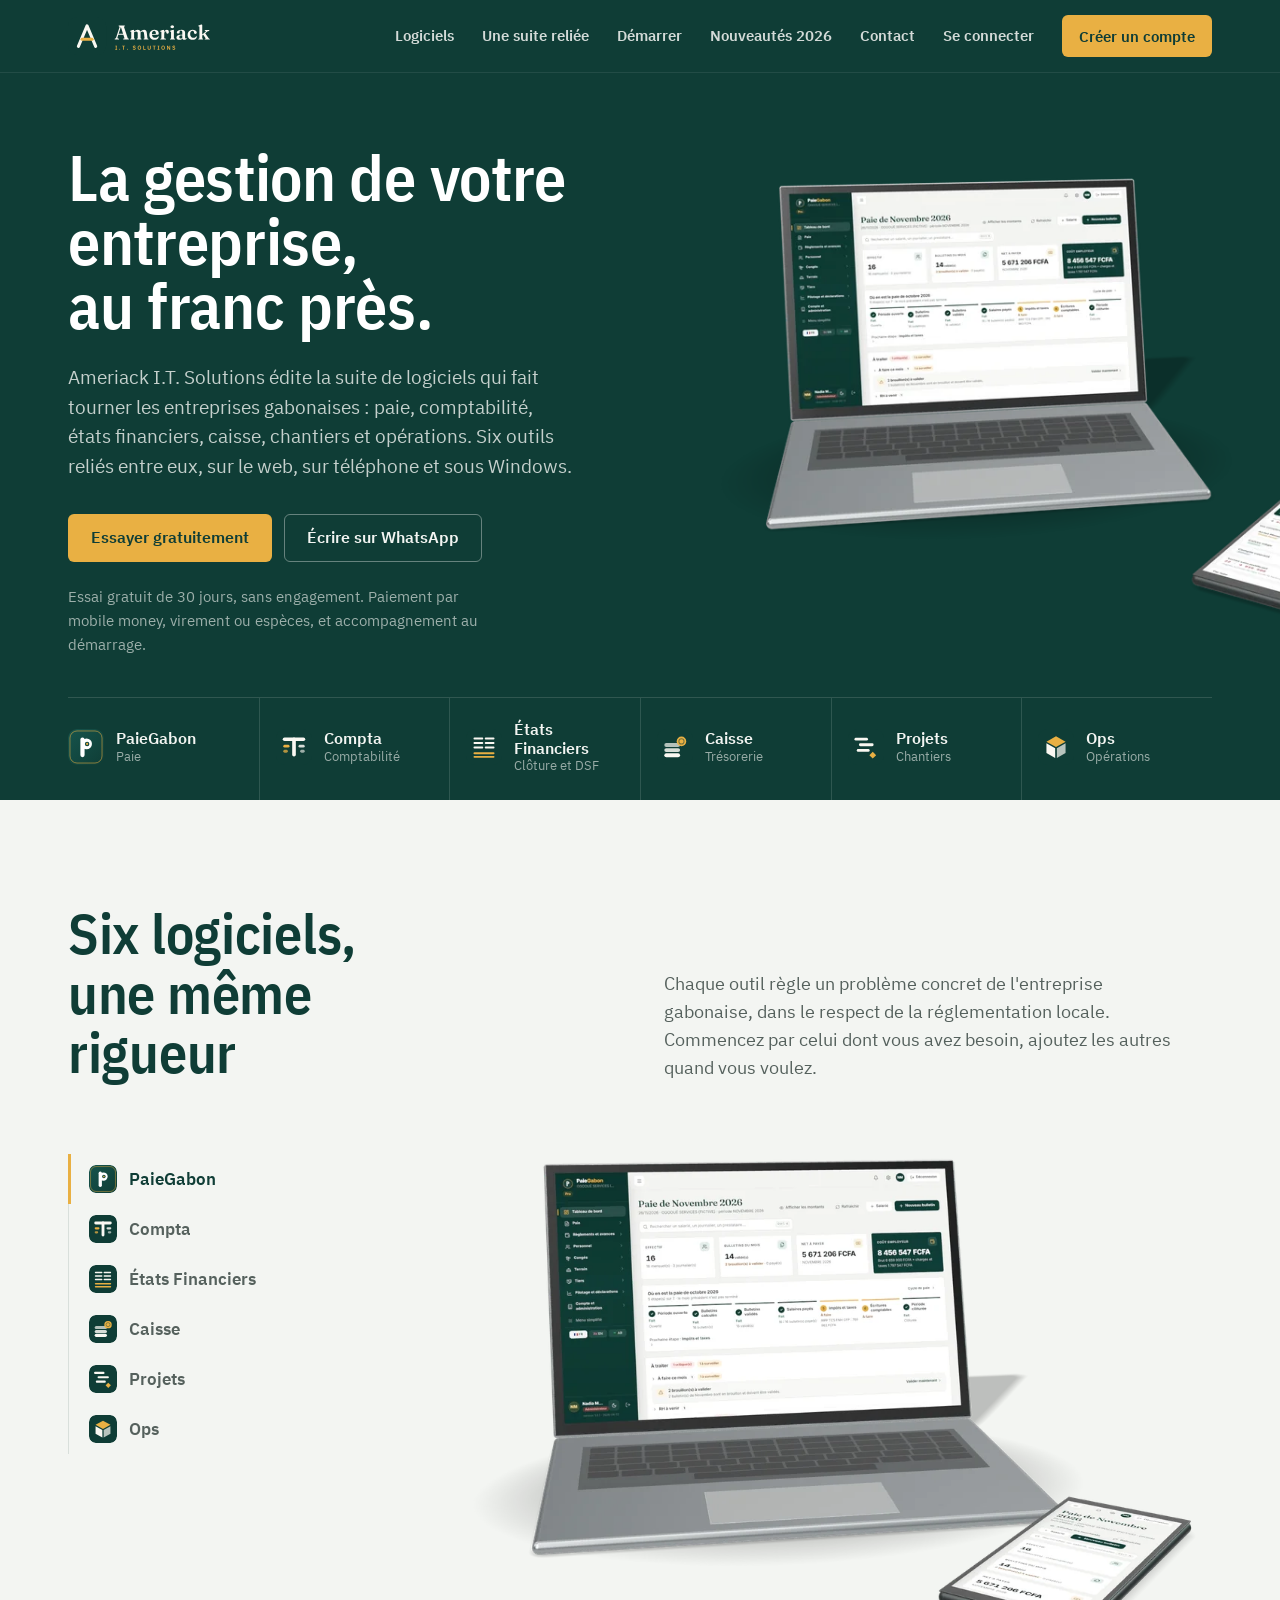
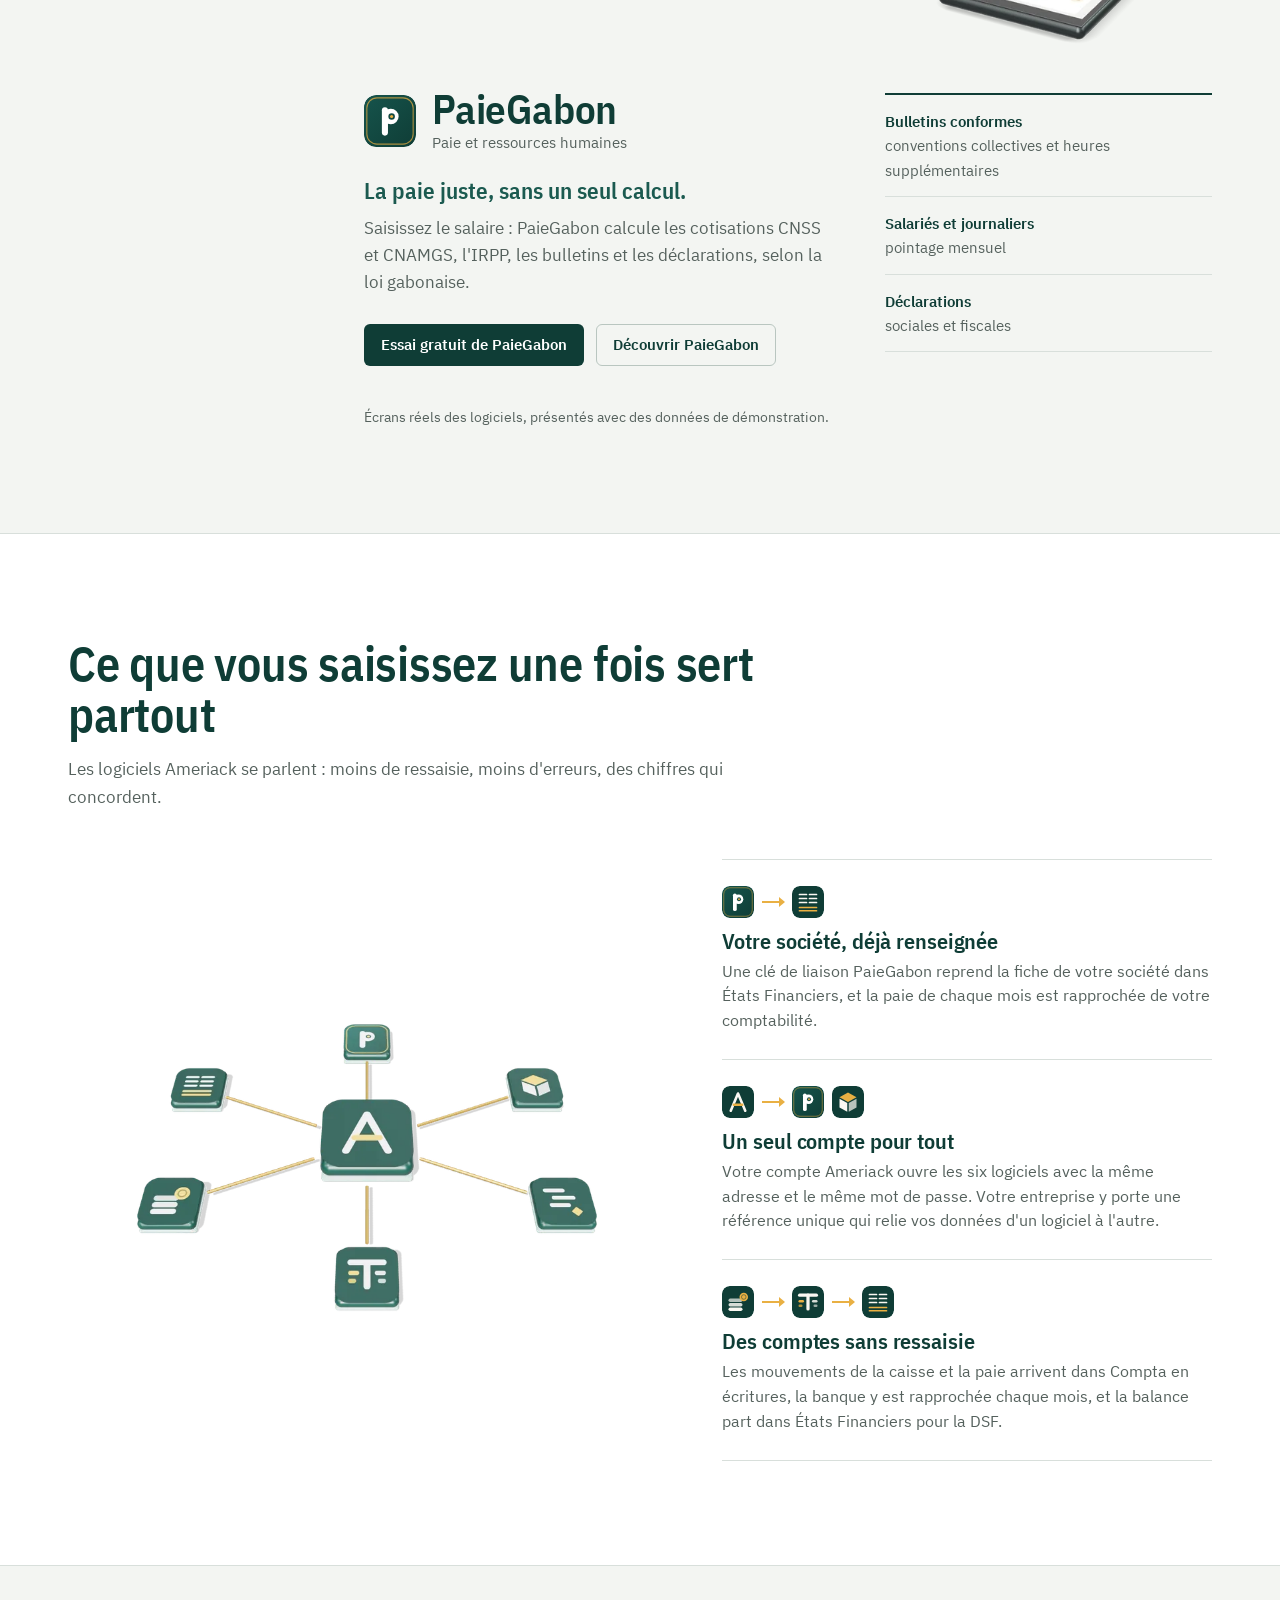
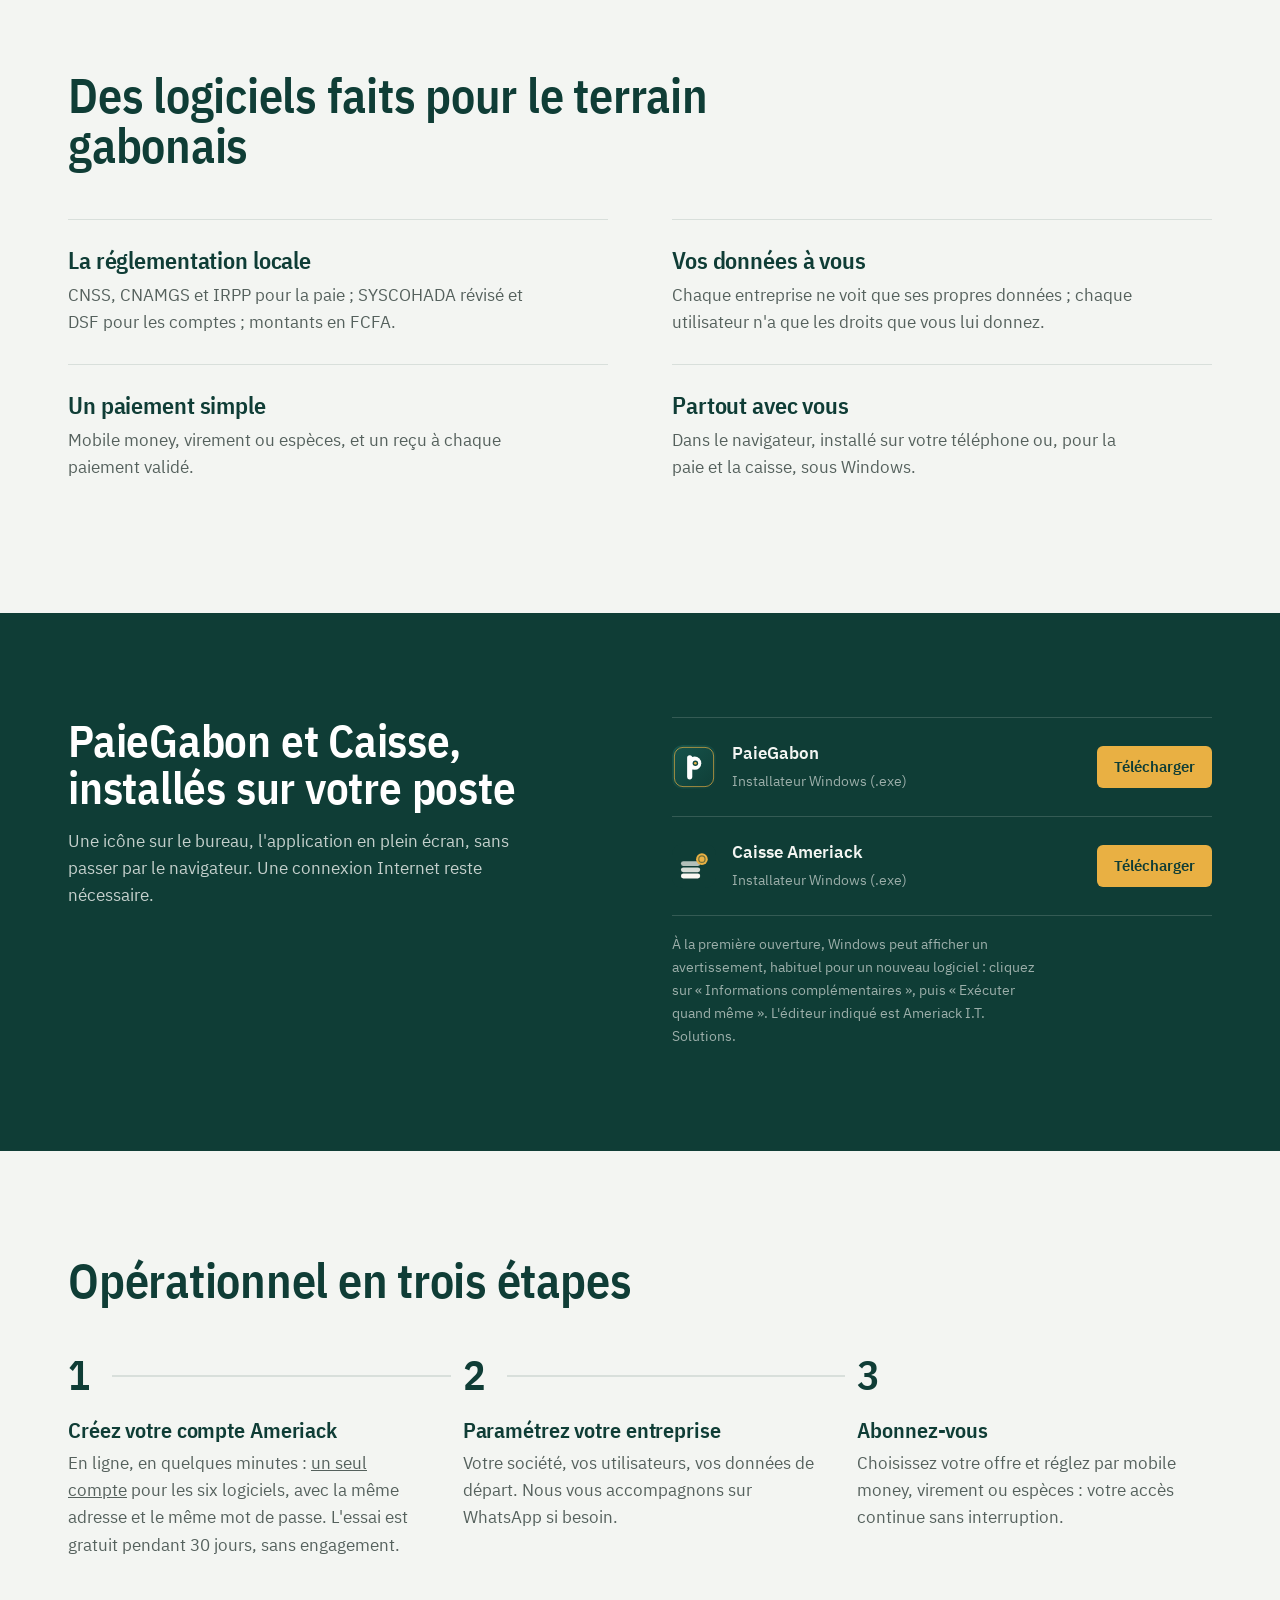
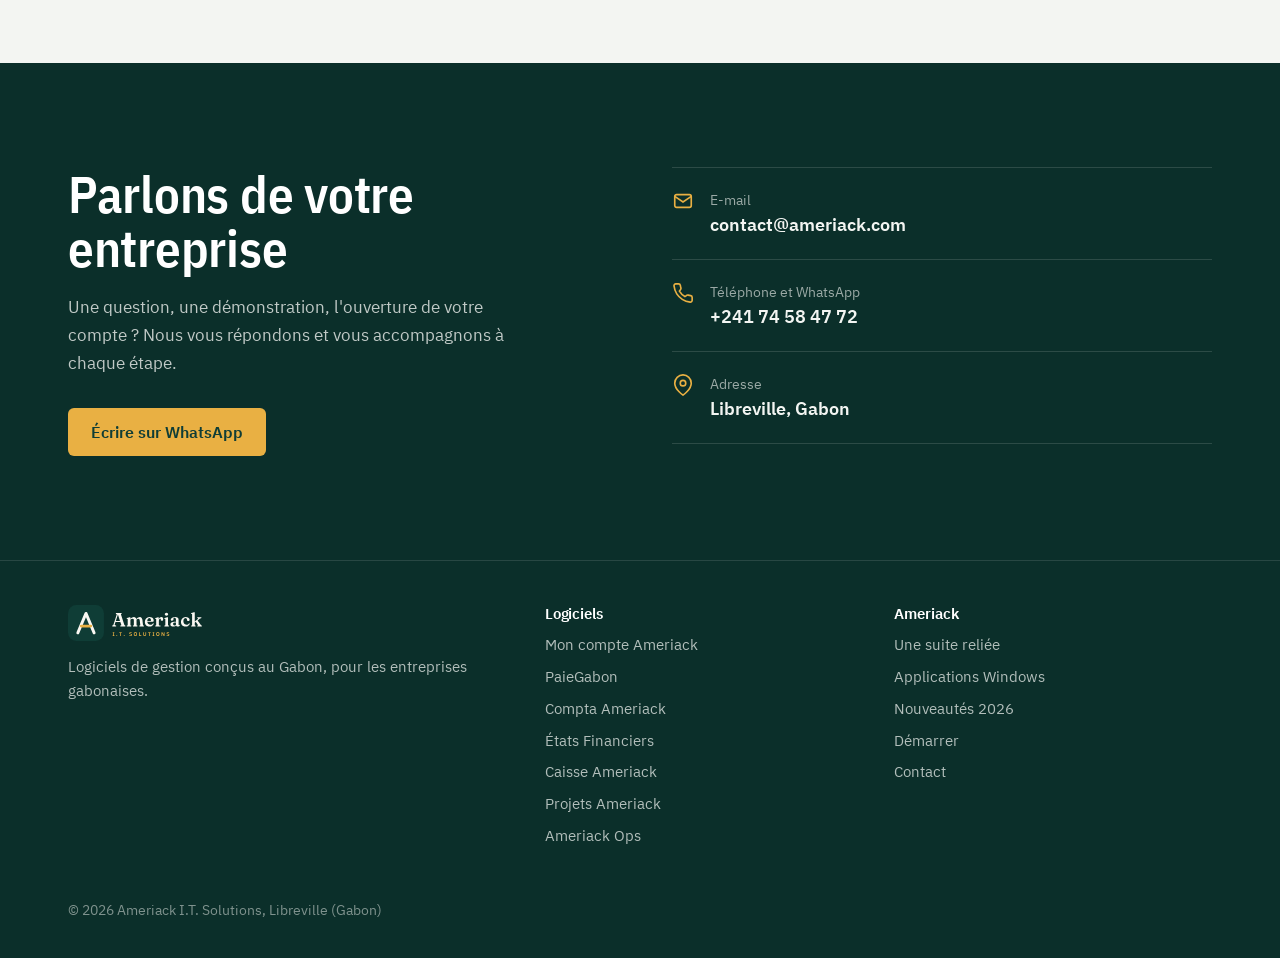
==== commit 6771b9d8: "Site vitrine : nouvelle présentation, visuels 3D des écrans réels - Accueil sur fond vert forêt, tit" ====
--- a/index.html
+++ b/index.html
@@ -21,25 +21,25 @@
 <meta property="og:image:width" content="1200">
 <meta property="og:image:height" content="630">
 <meta name="twitter:card" content="summary_large_image">
-<link rel="preload" href="assets/fonts/fraunces-latin-600-normal.woff2" as="font" type="font/woff2" crossorigin>
-<link rel="preload" href="assets/visuels/accueil-1600.webp" as="image" type="image/webp"
-      imagesrcset="assets/visuels/accueil-900.webp 900w, assets/visuels/accueil-1600.webp 1600w"
-      imagesizes="(max-width: 980px) 100vw, 640px">
-<link rel="stylesheet" href="assets/site.css?v=2026.11.10">
+<link rel="preload" href="assets/fonts/ibm-plex-sans-condensed-latin-600-normal.woff2" as="font" type="font/woff2" crossorigin>
+<link rel="preload" href="assets/visuels/accueil-1600.webp?v=2026.11.26" as="image" type="image/webp"
+      imagesrcset="assets/visuels/accueil-900.webp?v=2026.11.26 900w, assets/visuels/accueil-1600.webp?v=2026.11.26 1600w"
+      imagesizes="(max-width: 1080px) 100vw, 860px">
+<link rel="stylesheet" href="assets/site.css?v=2026.11.26">
 <script type="application/ld+json">
 {"@context":"https://schema.org","@type":"Organization","name":"Ameriack I.T. Solutions","url":"https://www.ameriack.com/",
  "logo":"https://www.ameriack.com/assets/brand/icone-512.png","email":"contact@ameriack.com","telephone":"+241 74 58 47 72",
  "address":{"@type":"PostalAddress","addressLocality":"Libreville","addressCountry":"GA"}}
 </script>
 <script>document.documentElement.classList.add("js")</script>
-<script src="assets/site.js?v=2026.11.10" defer></script>
+<script src="assets/site.js?v=2026.11.26" defer></script>
 </head>
 <body>
 <a class="sauter" href="#contenu">Aller au contenu</a>
 
 <header class="entete">
   <div class="wrap nav">
-    <a class="marque" href="./" aria-label="Ameriack I.T. Solutions, accueil"><img src="assets/brand/logo.svg" alt="Ameriack I.T. Solutions" width="242" height="64"></a>
+    <a class="marque" href="./" aria-label="Ameriack I.T. Solutions, accueil"><img src="assets/brand/logo-inverse.svg" alt="Ameriack I.T. Solutions" width="242" height="64"></a>
     <button class="burger" type="button" aria-controls="menu" aria-expanded="false" aria-label="Ouvrir le menu"><span></span></button>
     <nav aria-label="Navigation principale">
       <ul class="menu" id="menu">
@@ -57,288 +57,300 @@
 
 <main id="contenu">
 
-<!-- ═══ Accueil ═══ -->
+<!-- Accueil -->
 <section class="accueil" aria-labelledby="titre-accueil">
-  <div class="wrap accueil-grille">
-    <div class="accueil-texte">
-      <span class="surtitre">Conçu au Gabon, pour le Gabon</span>
-      <h1 id="titre-accueil">La gestion de votre entreprise, <em>au franc près.</em></h1>
-      <p class="chapo">Ameriack I.T. Solutions édite la suite de logiciels qui fait tourner les entreprises gabonaises :
-        paie, comptabilité, états financiers, caisse, chantiers et opérations. Six outils reliés entre eux, sur le web, sur téléphone et sous Windows.</p>
-      <div class="actions">
-        <a class="btn btn-vert" href="#solutions">Choisir un logiciel</a>
-        <a class="btn btn-ligne" href="https://wa.me/24174584772" target="_blank" rel="noopener">Écrire sur WhatsApp</a>
+  <div class="wrap">
+    <div class="accueil-grille">
+      <div class="accueil-texte">
+        <h1 id="titre-accueil">La gestion de votre entreprise, <span class="nobr">au franc près.</span></h1>
+        <p class="chapo">Ameriack I.T. Solutions édite la suite de logiciels qui fait tourner les entreprises gabonaises :
+          paie, comptabilité, états financiers, caisse, chantiers et opérations. Six outils reliés entre eux, sur le web, sur téléphone et sous Windows.</p>
+        <div class="actions">
+          <a class="btn btn-or" href="https://compte.ameriack.com/inscription">Essayer gratuitement</a>
+          <a class="btn btn-clair" href="https://wa.me/24174584772" target="_blank" rel="noopener">Écrire sur WhatsApp</a>
+        </div>
+        <p class="conditions">Essai gratuit de 30 jours, sans engagement. Paiement par mobile money, virement ou espèces, et accompagnement au démarrage.</p>
       </div>
-      <ul class="faits">
-        <li>Essai gratuit de 30 jours, sans engagement</li>
-        <li>Paiement par mobile money, virement ou espèces</li>
-        <li>Accompagnement au démarrage</li>
-      </ul>
-    </div>
-    <figure class="accueil-visuel" data-relief>
-      <img src="assets/visuels/accueil-1600.webp"
-           srcset="assets/visuels/accueil-900.webp 900w, assets/visuels/accueil-1600.webp 1600w"
-           sizes="(max-width: 980px) 100vw, 640px" width="1600" height="1000" fetchpriority="high" decoding="async"
-           alt="Un ordinateur portable affiche le tableau de bord de PaieGabon, un téléphone le portail salarié ; autour flottent les symboles de la suite Ameriack : Caisse, États Financiers, Projets et Ops.">
-    </figure>
-  </div>
-  <nav class="bandeau-suite wrap" aria-label="Les six logiciels">
-    <a href="#paiegabon"><img src="assets/apps/paiegabon.svg" alt="" width="32" height="32">PaieGabon</a>
-    <a href="#compta"><img src="assets/apps/compta.svg" alt="" width="32" height="32">Compta</a>
-    <a href="#etats"><img src="assets/apps/etats.svg" alt="" width="32" height="32">États Financiers</a>
-    <a href="#caisse"><img src="assets/apps/caisse.svg" alt="" width="32" height="32">Caisse</a>
-    <a href="#projets"><img src="assets/apps/projets.svg" alt="" width="32" height="32">Projets</a>
-    <a href="#ops"><img src="assets/apps/ops.svg" alt="" width="32" height="32">Ops</a>
-  </nav>
-</section>
-
-<!-- ═══ Logiciels ═══ -->
+      <figure class="accueil-visuel">
+        <img src="assets/visuels/accueil-1600.webp?v=2026.11.26"
+             srcset="assets/visuels/accueil-900.webp?v=2026.11.26 900w, assets/visuels/accueil-1600.webp?v=2026.11.26 1600w"
+             sizes="(max-width: 1080px) 100vw, 860px" width="1600" height="1100" fetchpriority="high" decoding="async"
+             alt="Un ordinateur portable affiche le tableau de bord de PaieGabon pour la paie de novembre ; à côté, un téléphone affiche la trésorerie dans Caisse.">
+      </figure>
+    </div>
+    <nav class="rangee" aria-label="Les six logiciels">
+      <a href="#paiegabon"><img src="assets/apps/paiegabon.svg" alt="" width="36" height="36"><div><b>PaieGabon</b><span>Paie</span></div></a>
+      <a href="#compta"><img src="assets/apps/compta.svg" alt="" width="36" height="36"><div><b>Compta</b><span>Comptabilité</span></div></a>
+      <a href="#etats"><img src="assets/apps/etats.svg" alt="" width="36" height="36"><div><b>États Financiers</b><span>Clôture et DSF</span></div></a>
+      <a href="#caisse"><img src="assets/apps/caisse.svg" alt="" width="36" height="36"><div><b>Caisse</b><span>Trésorerie</span></div></a>
+      <a href="#projets"><img src="assets/apps/projets.svg" alt="" width="36" height="36"><div><b>Projets</b><span>Chantiers</span></div></a>
+      <a href="#ops"><img src="assets/apps/ops.svg" alt="" width="36" height="36"><div><b>Ops</b><span>Opérations</span></div></a>
+    </nav>
+  </div>
+</section>
+
+<!-- Logiciels -->
 <section id="solutions" aria-labelledby="titre-solutions">
   <div class="wrap">
-    <div class="tete apparait">
-      <span class="surtitre">Nos logiciels</span>
+    <div class="logiciels-tete">
       <h2 id="titre-solutions">Six logiciels, une même rigueur</h2>
       <p>Chaque outil règle un problème concret de l'entreprise gabonaise, dans le respect de la réglementation locale.
         Commencez par celui dont vous avez besoin, ajoutez les autres quand vous voulez.</p>
     </div>
-
-    <article class="produit apparait" id="paiegabon">
-      <figure class="produit-visuel" data-relief>
-        <img src="assets/visuels/paiegabon-1200.webp" srcset="assets/visuels/paiegabon-700.webp 700w, assets/visuels/paiegabon-1200.webp 1200w"
-             sizes="(max-width: 980px) 100vw, 600px" width="1200" height="760" loading="lazy" decoding="async"
-             alt="Le tableau de bord de PaieGabon sur un écran, avec le symbole du logiciel au premier plan.">
-      </figure>
-      <div class="produit-texte">
-        <div class="produit-tete"><img src="assets/apps/paiegabon.svg" alt="" width="48" height="48">
-          <div><h3>PaieGabon</h3><div class="domaine">Paie et ressources humaines</div></div></div>
+    <div class="logiciels">
+      <ul class="index" aria-label="Aller à un logiciel">
+        <li><a href="#paiegabon"><img src="assets/apps/paiegabon.svg" alt="" width="28" height="28">PaieGabon</a></li>
+        <li><a href="#compta"><img src="assets/apps/compta.svg" alt="" width="28" height="28">Compta</a></li>
+        <li><a href="#etats"><img src="assets/apps/etats.svg" alt="" width="28" height="28">États Financiers</a></li>
+        <li><a href="#caisse"><img src="assets/apps/caisse.svg" alt="" width="28" height="28">Caisse</a></li>
+        <li><a href="#projets"><img src="assets/apps/projets.svg" alt="" width="28" height="28">Projets</a></li>
+        <li><a href="#ops"><img src="assets/apps/ops.svg" alt="" width="28" height="28">Ops</a></li>
+      </ul>
+      <div class="scene">
+
+      <article class="fiche" id="paiegabon" aria-labelledby="titre-paiegabon">
+        <figure class="fiche-visuel">
+          <img src="assets/visuels/paiegabon-1200.webp?v=2026.11.26" srcset="assets/visuels/paiegabon-700.webp?v=2026.11.26 700w, assets/visuels/paiegabon-1200.webp?v=2026.11.26 1200w"
+               sizes="(max-width: 1080px) 100vw, 860px" width="1200" height="760" loading="lazy" decoding="async"
+               alt="Le tableau de bord de PaieGabon sur un ordinateur portable : paie de novembre, effectif, net à payer et coût employeur ; à côté, le même tableau de bord sur téléphone.">
+        </figure>
+        <div class="fiche-corps">
+          <div>
+        <div class="fiche-tete"><img src="assets/apps/paiegabon.svg" alt="" width="52" height="52">
+          <div><h3 id="titre-paiegabon">PaieGabon</h3><p class="domaine">Paie et ressources humaines</p></div></div>
         <p class="accroche">La paie juste, sans un seul calcul.</p>
-        <p>Saisissez le salaire : PaieGabon calcule les cotisations CNSS et CNAMGS, l'IRPP, les bulletins et les déclarations, selon la loi gabonaise.</p>
-        <ul class="coches">
-          <li><b>Bulletins</b> conformes, conventions collectives et heures supplémentaires</li>
-          <li><b>Salariés et journaliers</b>, pointage mensuel</li>
-          <li><b>Déclarations</b> sociales et fiscales</li>
-        </ul>
-        <div class="actions">
-          <a class="btn btn-or btn-petit" href="https://paiegabon.com/inscription">Essai gratuit</a>
-          <a class="btn btn-ligne btn-petit" href="https://paiegabon.com">Découvrir</a>
-        </div>
+        <p class="texte">Saisissez le salaire : PaieGabon calcule les cotisations CNSS et CNAMGS, l'IRPP, les bulletins et les déclarations, selon la loi gabonaise.</p>
+        <div class="actions">
+          <a class="btn btn-vert btn-petit" href="https://paiegabon.com/inscription">Essai gratuit de PaieGabon</a>
+          <a class="btn btn-ligne btn-petit" href="https://paiegabon.com">Découvrir PaieGabon</a>
+        </div>
+          </div>
+        <ul class="points">
+          <li><b>Bulletins conformes</b>conventions collectives et heures supplémentaires</li>
+          <li><b>Salariés et journaliers</b>pointage mensuel</li>
+          <li><b>Déclarations</b>sociales et fiscales</li>
+        </ul>
+        </div>
+      </article>
+
+      <article class="fiche" id="compta" aria-labelledby="titre-compta">
+        <figure class="fiche-visuel">
+          <img src="assets/visuels/compta-1200.webp?v=2026.11.26" srcset="assets/visuels/compta-700.webp?v=2026.11.26 700w, assets/visuels/compta-1200.webp?v=2026.11.26 1200w"
+               sizes="(max-width: 1080px) 100vw, 860px" width="1200" height="760" loading="lazy" decoding="async"
+               alt="La trésorerie dans Compta sur un ordinateur portable : soldes de la banque, de la caisse et du mobile money, et solde prévu des prochaines semaines.">
+        </figure>
+        <div class="fiche-corps">
+          <div>
+        <div class="fiche-tete"><img src="assets/apps/compta.svg" alt="" width="52" height="52">
+          <div><h3 id="titre-compta">Compta</h3><p class="domaine">Comptabilité générale SYSCOHADA</p></div></div>
+        <p class="accroche">Votre comptabilité tenue au jour le jour, sans ressaisie.</p>
+        <p class="texte">Saisie guidée ou experte, contrôles avant validation : la caisse et la paie arrivent déjà en écritures, et la balance part dans États Financiers.</p>
+        <div class="actions">
+          <a class="btn btn-vert btn-petit" href="https://compta.ameriack.com/inscription">Essai gratuit de Compta</a>
+          <a class="btn btn-ligne btn-petit" href="https://compta.ameriack.com">Découvrir Compta</a>
+        </div>
+          </div>
+        <ul class="points">
+          <li><b>Saisie guidée</b>des opérations courantes, ou pièce par pièce</li>
+          <li><b>Caisse et paie</b>reprises en brouillard, sans doublon</li>
+          <li><b>Sans réseau</b>saisie hors connexion, envoyée au retour du réseau</li>
+        </ul>
+        </div>
+      </article>
+
+      <article class="fiche" id="etats" aria-labelledby="titre-etats">
+        <figure class="fiche-visuel">
+          <img src="assets/visuels/etats-1200.webp?v=2026.11.26" srcset="assets/visuels/etats-700.webp?v=2026.11.26 700w, assets/visuels/etats-1200.webp?v=2026.11.26 1200w"
+               sizes="(max-width: 1080px) 100vw, 860px" width="1200" height="760" loading="lazy" decoding="async"
+               alt="Le bilan actif SYSCOHADA d'un dossier dans États Financiers, sur un ordinateur portable.">
+        </figure>
+        <div class="fiche-corps">
+          <div>
+        <div class="fiche-tete"><img src="assets/apps/etats.svg" alt="" width="52" height="52">
+          <div><h3 id="titre-etats">États Financiers</h3><p class="domaine">Comptabilité de clôture SYSCOHADA</p></div></div>
+        <p class="accroche">De la balance à la DSF, en un import.</p>
+        <p class="texte">Importez votre balance Excel : bilan, compte de résultat, tableau des flux de trésorerie, notes annexes et notes fiscales sont produits et contrôlés.</p>
+        <div class="actions">
+          <a class="btn btn-vert btn-petit" href="https://etats.ameriack.com/inscription">Essai gratuit de États Financiers</a>
+          <a class="btn btn-ligne btn-petit" href="https://etats.ameriack.com">Découvrir États Financiers</a>
+        </div>
+          </div>
+        <ul class="points">
+          <li><b>Liasse DSF</b>en PDF et en Excel</li>
+          <li><b>Grand livre</b>rapproché de la balance, écritures à examiner</li>
+          <li><b>Rapprochement bancaire</b>mensuel, à partir des relevés PDF</li>
+        </ul>
+        </div>
+      </article>
+
+      <article class="fiche" id="caisse" aria-labelledby="titre-caisse">
+        <figure class="fiche-visuel">
+          <img src="assets/visuels/caisse-1200.webp?v=2026.11.26" srcset="assets/visuels/caisse-700.webp?v=2026.11.26 700w, assets/visuels/caisse-1200.webp?v=2026.11.26 1200w"
+               sizes="(max-width: 1080px) 100vw, 860px" width="1200" height="760" loading="lazy" decoding="async"
+               alt="La trésorerie consolidée dans Caisse sur un ordinateur portable et sur téléphone : comptes, entrées et sorties du mois, derniers mouvements.">
+        </figure>
+        <div class="fiche-corps">
+          <div>
+        <div class="fiche-tete"><img src="assets/apps/caisse.svg" alt="" width="52" height="52">
+          <div><h3 id="titre-caisse">Caisse</h3><p class="domaine">Trésorerie</p></div></div>
+        <p class="accroche">La trésorerie de votre entreprise, au centime.</p>
+        <p class="texte">Espèces, mobile money et banque réunis : chaque mouvement est classé, chaque clôture est justifiée.</p>
+        <div class="actions">
+          <a class="btn btn-vert btn-petit" href="https://caisse.ameriack.com/inscription">Essai gratuit de Caisse</a>
+          <a class="btn btn-ligne btn-petit" href="https://caisse.ameriack.com">Découvrir Caisse</a>
+        </div>
+          </div>
+        <ul class="points">
+          <li><b>Plusieurs caisses</b>espèces, mobile money et banque</li>
+          <li><b>Clôtures</b>avec comptage réel, écart expliqué</li>
+          <li><b>Export comptable</b>en Excel ou en PDF</li>
+        </ul>
+        </div>
+      </article>
+
+      <article class="fiche" id="projets" aria-labelledby="titre-projets">
+        <figure class="fiche-visuel">
+          <img src="assets/visuels/projets-1200.webp?v=2026.11.26" srcset="assets/visuels/projets-700.webp?v=2026.11.26 700w, assets/visuels/projets-1200.webp?v=2026.11.26 1200w"
+               sizes="(max-width: 1080px) 100vw, 860px" width="1200" height="760" loading="lazy" decoding="async"
+               alt="La fiche d'un chantier dans Projets sur un ordinateur portable : avancement global, budget prévu, dépensé et marge restante.">
+        </figure>
+        <div class="fiche-corps">
+          <div>
+        <div class="fiche-tete"><img src="assets/apps/projets.svg" alt="" width="52" height="52">
+          <div><h3 id="titre-projets">Projets</h3><p class="domaine">Chantiers BTP</p></div></div>
+        <p class="accroche">Vos chantiers suivis lot par lot, budget compris.</p>
+        <p class="texte">Avancement, dépenses et échéances de chaque chantier, sur une seule fiche, pour décider avant qu'il ne soit trop tard.</p>
+        <div class="actions">
+          <a class="btn btn-vert btn-petit" href="https://projets.ameriack.com/inscription">Essai gratuit de Projets</a>
+          <a class="btn btn-ligne btn-petit" href="https://projets.ameriack.com">Découvrir Projets</a>
+        </div>
+          </div>
+        <ul class="points">
+          <li><b>Avancement</b>par lot, calculé pour le chantier</li>
+          <li><b>Budget</b>dépenses face au prévu, en temps réel</li>
+          <li><b>Planning</b>jalons et retards d'un coup d'œil</li>
+        </ul>
+        </div>
+      </article>
+
+      <article class="fiche" id="ops" aria-labelledby="titre-ops">
+        <figure class="fiche-visuel">
+          <img src="assets/visuels/ops-1200.webp?v=2026.11.26" srcset="assets/visuels/ops-700.webp?v=2026.11.26 700w, assets/visuels/ops-1200.webp?v=2026.11.26 1200w"
+               sizes="(max-width: 1080px) 100vw, 860px" width="1200" height="760" loading="lazy" decoding="async"
+               alt="Le parc de véhicules dans Ops sur un ordinateur portable : immatriculation, kilométrage et statut de chaque véhicule.">
+        </figure>
+        <div class="fiche-corps">
+          <div>
+        <div class="fiche-tete"><img src="assets/apps/ops.svg" alt="" width="52" height="52">
+          <div><h3 id="titre-ops">Ops</h3><p class="domaine">Opérations</p></div></div>
+        <p class="accroche">Production, stocks, flotte et énergie sous contrôle.</p>
+        <p class="texte">Ordres de fabrication, stocks, véhicules et compteurs suivis au même endroit, avec leurs coûts.</p>
+        <div class="actions">
+          <a class="btn btn-vert btn-petit" href="https://ops.ameriack.com/inscription">Essai gratuit de Ops</a>
+          <a class="btn btn-ligne btn-petit" href="https://ops.ameriack.com">Découvrir Ops</a>
+        </div>
+          </div>
+        <ul class="points">
+          <li><b>Production et stocks</b>ordres de fabrication, rentabilité</li>
+          <li><b>Flotte</b>véhicules, entretiens, cartes carburant</li>
+          <li><b>Énergie</b>compteurs, groupes électrogènes</li>
+        </ul>
+        </div>
+      </article>
+
+        <p class="mention">Écrans réels des logiciels, présentés avec des données de démonstration.</p>
       </div>
-    </article>
-
-    <article class="produit inverse apparait" id="compta">
-      <figure class="produit-visuel" data-relief>
-        <img src="assets/visuels/compta-1200.webp" srcset="assets/visuels/compta-700.webp 700w, assets/visuels/compta-1200.webp 1200w"
-             sizes="(max-width: 980px) 100vw, 600px" width="1200" height="760" loading="lazy" decoding="async"
-             alt="Le tableau de bord de Compta : exercice en cours, tâches à traiter et résultat provisoire, avec le symbole du logiciel au premier plan.">
-      </figure>
-      <div class="produit-texte">
-        <div class="produit-tete"><img src="assets/apps/compta.svg" alt="" width="48" height="48">
-          <div><h3>Compta</h3><div class="domaine">Comptabilité générale SYSCOHADA</div></div></div>
-        <p class="accroche">Votre comptabilité tenue au jour le jour, sans ressaisie.</p>
-        <p>Saisie guidée ou experte, contrôles avant validation : la caisse et la paie arrivent déjà en écritures, et la balance part dans États Financiers.</p>
-        <ul class="coches">
-          <li><b>Saisie guidée</b> des opérations courantes, ou pièce par pièce</li>
-          <li><b>Caisse et paie</b> reprises en brouillard, sans doublon</li>
-          <li><b>Sans réseau</b> : saisie hors connexion, envoyée au retour du réseau</li>
-        </ul>
-        <div class="actions">
-          <a class="btn btn-or btn-petit" href="https://compta.ameriack.com/inscription">Essai gratuit</a>
-          <a class="btn btn-ligne btn-petit" href="https://compta.ameriack.com">Découvrir</a>
-        </div>
-      </div>
-    </article>
-
-    <article class="produit apparait" id="etats">
-      <figure class="produit-visuel" data-relief>
-        <img src="assets/visuels/etats-1200.webp" srcset="assets/visuels/etats-700.webp 700w, assets/visuels/etats-1200.webp 1200w"
-             sizes="(max-width: 980px) 100vw, 600px" width="1200" height="760" loading="lazy" decoding="async"
-             alt="Le bilan SYSCOHADA d'un dossier dans États Financiers, avec le symbole du logiciel au premier plan.">
-      </figure>
-      <div class="produit-texte">
-        <div class="produit-tete"><img src="assets/apps/etats.svg" alt="" width="48" height="48">
-          <div><h3>États Financiers</h3><div class="domaine">Comptabilité de clôture SYSCOHADA</div></div></div>
-        <p class="accroche">De la balance à la DSF, en un import.</p>
-        <p>Importez votre balance Excel : bilan, compte de résultat, tableau des flux de trésorerie, notes annexes et notes fiscales sont produits et contrôlés.</p>
-        <ul class="coches">
-          <li><b>Liasse DSF</b> en PDF et en Excel</li>
-          <li><b>Grand livre</b> rapproché de la balance, écritures à examiner</li>
-          <li><b>Rapprochement bancaire</b> mensuel, à partir des relevés PDF</li>
-        </ul>
-        <div class="actions">
-          <a class="btn btn-or btn-petit" href="https://etats.ameriack.com/inscription">Essai gratuit</a>
-          <a class="btn btn-ligne btn-petit" href="https://etats.ameriack.com">Découvrir</a>
-        </div>
-      </div>
-    </article>
-
-    <article class="produit inverse apparait" id="caisse">
-      <figure class="produit-visuel" data-relief>
-        <img src="assets/visuels/caisse-1200.webp" srcset="assets/visuels/caisse-700.webp 700w, assets/visuels/caisse-1200.webp 1200w"
-             sizes="(max-width: 980px) 100vw, 600px" width="1200" height="760" loading="lazy" decoding="async"
-             alt="La trésorerie consolidée dans Caisse : banque, espèces et mobile money, avec le symbole du logiciel au premier plan.">
-      </figure>
-      <div class="produit-texte">
-        <div class="produit-tete"><img src="assets/apps/caisse.svg" alt="" width="48" height="48">
-          <div><h3>Caisse</h3><div class="domaine">Trésorerie</div></div></div>
-        <p class="accroche">La trésorerie de votre entreprise, au centime.</p>
-        <p>Espèces, mobile money et banque réunis : chaque mouvement est classé, chaque clôture est justifiée.</p>
-        <ul class="coches">
-          <li><b>Plusieurs caisses</b> : espèces, mobile money et banque</li>
-          <li><b>Clôtures</b> avec comptage réel, écart expliqué</li>
-          <li><b>Export comptable</b> en Excel ou en PDF</li>
-        </ul>
-        <div class="actions">
-          <a class="btn btn-or btn-petit" href="https://caisse.ameriack.com/inscription">Essai gratuit</a>
-          <a class="btn btn-ligne btn-petit" href="https://caisse.ameriack.com">Découvrir</a>
-        </div>
-      </div>
-    </article>
-
-    <article class="produit apparait" id="projets">
-      <figure class="produit-visuel" data-relief>
-        <img src="assets/visuels/projets-1200.webp" srcset="assets/visuels/projets-700.webp 700w, assets/visuels/projets-1200.webp 1200w"
-             sizes="(max-width: 980px) 100vw, 600px" width="1200" height="760" loading="lazy" decoding="async"
-             alt="La fiche d'un chantier dans Projets : avancement, budget et dépenses, avec le symbole du logiciel au premier plan.">
-      </figure>
-      <div class="produit-texte">
-        <div class="produit-tete"><img src="assets/apps/projets.svg" alt="" width="48" height="48">
-          <div><h3>Projets</h3><div class="domaine">Chantiers BTP</div></div></div>
-        <p class="accroche">Vos chantiers suivis lot par lot, budget compris.</p>
-        <p>Avancement, dépenses et échéances de chaque chantier, sur une seule fiche, pour décider avant qu'il ne soit trop tard.</p>
-        <ul class="coches">
-          <li><b>Avancement</b> par lot, calculé pour le chantier</li>
-          <li><b>Budget</b> : dépenses face au prévu, en temps réel</li>
-          <li><b>Planning</b>, jalons et retards d'un coup d'œil</li>
-        </ul>
-        <div class="actions">
-          <a class="btn btn-or btn-petit" href="https://projets.ameriack.com/inscription">Essai gratuit</a>
-          <a class="btn btn-ligne btn-petit" href="https://projets.ameriack.com">Découvrir</a>
-        </div>
-      </div>
-    </article>
-
-    <article class="produit inverse apparait" id="ops">
-      <figure class="produit-visuel" data-relief>
-        <img src="assets/visuels/ops-1200.webp" srcset="assets/visuels/ops-700.webp 700w, assets/visuels/ops-1200.webp 1200w"
-             sizes="(max-width: 980px) 100vw, 600px" width="1200" height="760" loading="lazy" decoding="async"
-             alt="Le parc de véhicules dans Ops, avec le symbole du logiciel au premier plan.">
-      </figure>
-      <div class="produit-texte">
-        <div class="produit-tete"><img src="assets/apps/ops.svg" alt="" width="48" height="48">
-          <div><h3>Ops</h3><div class="domaine">Opérations</div></div></div>
-        <p class="accroche">Production, stocks, flotte et énergie sous contrôle.</p>
-        <p>Ordres de fabrication, stocks, véhicules et compteurs suivis au même endroit, avec leurs coûts.</p>
-        <ul class="coches">
-          <li><b>Production et stocks</b> : ordres de fabrication, rentabilité</li>
-          <li><b>Flotte</b> : véhicules, entretiens, cartes carburant</li>
-          <li><b>Énergie</b> : compteurs, groupes électrogènes</li>
-        </ul>
-        <div class="actions">
-          <a class="btn btn-or btn-petit" href="https://ops.ameriack.com/inscription">Essai gratuit</a>
-          <a class="btn btn-ligne btn-petit" href="https://ops.ameriack.com">Découvrir</a>
-        </div>
-      </div>
-    </article>
-
-    <p class="mention">Visuels réalisés en 3D à partir de captures réelles des logiciels, avec des données de démonstration.</p>
-  </div>
-</section>
-
-<!-- ═══ Suite reliée ═══ -->
-<section id="suite" class="fond-papier" aria-labelledby="titre-suite">
-  <div class="wrap">
-    <div class="tete centre apparait">
-      <span class="surtitre">Une suite reliée</span>
+    </div>
+  </div>
+</section>
+
+<!-- Suite reliée -->
+<section id="suite" class="suite" aria-labelledby="titre-suite">
+  <div class="wrap">
+    <div class="tete">
       <h2 id="titre-suite">Ce que vous saisissez une fois sert partout</h2>
       <p>Les logiciels Ameriack se parlent : moins de ressaisie, moins d'erreurs, des chiffres qui concordent.</p>
     </div>
-    <figure class="suite-visuel apparait" data-relief>
-      <img src="assets/visuels/suite-1600.webp?v=2026.11.26" srcset="assets/visuels/suite-900.webp?v=2026.11.26 900w, assets/visuels/suite-1600.webp?v=2026.11.26 1600w"
-           sizes="(max-width: 980px) 100vw, 900px" width="1600" height="900" loading="lazy" decoding="async"
-           alt="Le symbole Ameriack au centre, relié par des liens dorés aux six logiciels : PaieGabon, Ops, Projets, Compta, Caisse et États Financiers.">
-    </figure>
-    <div class="liens">
-      <div class="lien apparait">
-        <div class="paire"><img src="assets/apps/paiegabon.svg" alt="PaieGabon" width="36" height="36"><i></i><img src="assets/apps/etats.svg" alt="États Financiers" width="36" height="36"></div>
-        <h3>Votre société, déjà renseignée</h3>
-        <p>Une clé de liaison PaieGabon reprend la fiche de votre société dans États Financiers, et la paie de chaque mois est rapprochée de votre comptabilité.</p>
-      </div>
-      <div class="lien apparait">
-        <div class="paire"><img src="assets/brand/symbole.svg" alt="Compte Ameriack" width="36" height="36"><i></i><img src="assets/apps/paiegabon.svg" alt="PaieGabon" width="36" height="36"><img src="assets/apps/ops.svg" alt="Ops" width="36" height="36"></div>
-        <h3>Un seul compte pour tout</h3>
-        <p>Votre compte Ameriack ouvre les six logiciels avec la même adresse et le même mot de passe. Votre entreprise y porte une référence unique qui relie vos données d'un logiciel à l'autre.</p>
-      </div>
-      <div class="lien apparait">
-        <div class="paire"><img src="assets/apps/caisse.svg" alt="Caisse" width="36" height="36"><i></i><img src="assets/apps/compta.svg" alt="Compta" width="36" height="36"><i></i><img src="assets/apps/etats.svg" alt="États Financiers" width="36" height="36"></div>
-        <h3>Des comptes sans ressaisie</h3>
-        <p>Les mouvements de la caisse et la paie arrivent dans Compta en écritures, la banque y est rapprochée chaque mois, et la balance part dans États Financiers pour la DSF.</p>
-      </div>
-    </div>
-  </div>
-</section>
-
-<!-- ═══ Engagements ═══ -->
+    <div class="suite-grille">
+      <figure class="suite-visuel">
+        <img src="assets/visuels/suite-1600.webp?v=2026.11.26" srcset="assets/visuels/suite-900.webp?v=2026.11.26 900w, assets/visuels/suite-1600.webp?v=2026.11.26 1600w"
+             sizes="(max-width: 1080px) 100vw, 620px" width="1600" height="900" loading="lazy" decoding="async"
+             alt="Le symbole Ameriack au centre, relié par des liens dorés aux six logiciels : PaieGabon, Ops, Projets, Compta, Caisse et États Financiers.">
+      </figure>
+      <ul class="liens">
+        <li class="lien">
+          <div class="paire"><img src="assets/apps/paiegabon.svg" alt="PaieGabon" width="32" height="32"><i></i><img src="assets/apps/etats.svg" alt="États Financiers" width="32" height="32"></div>
+          <h3>Votre société, déjà renseignée</h3>
+          <p>Une clé de liaison PaieGabon reprend la fiche de votre société dans États Financiers, et la paie de chaque mois est rapprochée de votre comptabilité.</p>
+        </li>
+        <li class="lien">
+          <div class="paire"><img src="assets/brand/symbole.svg" alt="Compte Ameriack" width="32" height="32"><i></i><img src="assets/apps/paiegabon.svg" alt="PaieGabon" width="32" height="32"><img src="assets/apps/ops.svg" alt="Ops" width="32" height="32"></div>
+          <h3>Un seul compte pour tout</h3>
+          <p>Votre compte Ameriack ouvre les six logiciels avec la même adresse et le même mot de passe. Votre entreprise y porte une référence unique qui relie vos données d'un logiciel à l'autre.</p>
+        </li>
+        <li class="lien">
+          <div class="paire"><img src="assets/apps/caisse.svg" alt="Caisse" width="32" height="32"><i></i><img src="assets/apps/compta.svg" alt="Compta" width="32" height="32"><i></i><img src="assets/apps/etats.svg" alt="États Financiers" width="32" height="32"></div>
+          <h3>Des comptes sans ressaisie</h3>
+          <p>Les mouvements de la caisse et la paie arrivent dans Compta en écritures, la banque y est rapprochée chaque mois, et la balance part dans États Financiers pour la DSF.</p>
+        </li>
+      </ul>
+    </div>
+  </div>
+</section>
+
+<!-- Engagements -->
 <section aria-labelledby="titre-engagements">
   <div class="wrap">
-    <div class="tete apparait">
-      <span class="surtitre">Nos engagements</span>
+    <div class="tete">
       <h2 id="titre-engagements">Des logiciels faits pour le terrain gabonais</h2>
     </div>
     <div class="engagements">
-      <div class="engagement apparait"><h3>La réglementation locale</h3><p>CNSS, CNAMGS et IRPP pour la paie ; SYSCOHADA révisé et DSF pour les comptes ; montants en FCFA.</p></div>
-      <div class="engagement apparait"><h3>Vos données à vous</h3><p>Chaque entreprise ne voit que ses propres données ; chaque utilisateur n'a que les droits que vous lui donnez.</p></div>
-      <div class="engagement apparait"><h3>Un paiement simple</h3><p>Mobile money, virement ou espèces, et un reçu à chaque paiement validé.</p></div>
-      <div class="engagement apparait"><h3>Partout avec vous</h3><p>Dans le navigateur, installé sur votre téléphone ou, pour la paie et la caisse, sous Windows.</p></div>
-    </div>
-  </div>
-</section>
-
-<!-- ═══ Applications Windows ═══ -->
-<section id="bureau" aria-labelledby="titre-bureau">
-  <div class="wrap">
-    <div class="bureau apparait">
-      <div class="bureau-texte">
-        <span class="surtitre">Applications Windows</span>
-        <h2 id="titre-bureau">PaieGabon et Caisse, installés sur votre poste</h2>
-        <p>Une icône sur le bureau, l'application en plein écran, sans passer par le navigateur. Une connexion Internet reste nécessaire.</p>
-        <div class="telechargements">
-          <div class="dl"><img src="assets/apps/paiegabon.svg" alt="" width="40" height="40"><div><b>PaieGabon</b><span>Windows · installateur .exe</span></div>
-            <a href="https://github.com/Dric-hash/ameriack-site/releases/download/v1.0.0/PaieGabon.Setup.1.0.0.exe">Télécharger</a></div>
-          <div class="dl"><img src="assets/apps/caisse.svg" alt="" width="40" height="40"><div><b>Caisse Ameriack</b><span>Windows · installateur .exe</span></div>
-            <a href="https://github.com/Dric-hash/ameriack-site/releases/download/v1.0.0/Caisse.Ameriack.Setup.1.0.0.exe">Télécharger</a></div>
-        </div>
-        <p class="note">À la première ouverture, Windows peut afficher un avertissement, habituel pour un nouveau logiciel : cliquez sur
-          « Informations complémentaires », puis « Exécuter quand même ». L'éditeur indiqué est Ameriack I.T. Solutions.</p>
-      </div>
-      <figure class="bureau-visuel" data-relief>
-        <img src="assets/visuels/windows-1200.webp" srcset="assets/visuels/windows-700.webp 700w, assets/visuels/windows-1200.webp 1200w"
-             sizes="(max-width: 980px) 100vw, 560px" width="1200" height="800" loading="lazy" decoding="async"
-             alt="Un ordinateur portable affiche la trésorerie dans Caisse, entouré des symboles de PaieGabon et de Caisse.">
-      </figure>
-    </div>
-  </div>
-</section>
-
-<!-- ═══ Démarrer ═══ -->
-<section id="demarrer" class="fond-papier" aria-labelledby="titre-demarrer">
-  <div class="wrap">
-    <div class="tete apparait">
-      <span class="surtitre">Démarrer</span>
+      <div class="engagement"><h3>La réglementation locale</h3><p>CNSS, CNAMGS et IRPP pour la paie ; SYSCOHADA révisé et DSF pour les comptes ; montants en FCFA.</p></div>
+      <div class="engagement"><h3>Vos données à vous</h3><p>Chaque entreprise ne voit que ses propres données ; chaque utilisateur n'a que les droits que vous lui donnez.</p></div>
+      <div class="engagement"><h3>Un paiement simple</h3><p>Mobile money, virement ou espèces, et un reçu à chaque paiement validé.</p></div>
+      <div class="engagement"><h3>Partout avec vous</h3><p>Dans le navigateur, installé sur votre téléphone ou, pour la paie et la caisse, sous Windows.</p></div>
+    </div>
+  </div>
+</section>
+
+<!-- Applications Windows -->
+<section id="bureau" class="bureau" aria-labelledby="titre-bureau">
+  <div class="wrap bureau-grille">
+    <div>
+      <h2 id="titre-bureau">PaieGabon et Caisse, installés sur votre poste</h2>
+      <p>Une icône sur le bureau, l'application en plein écran, sans passer par le navigateur. Une connexion Internet reste nécessaire.</p>
+    </div>
+    <div>
+      <ul class="telechargements">
+        <li class="dl"><img src="assets/apps/paiegabon.svg" alt="" width="44" height="44"><div><b>PaieGabon</b><span>Installateur Windows (.exe)</span></div>
+          <a class="btn btn-or btn-petit" href="https://github.com/Dric-hash/ameriack-site/releases/download/v1.0.0/PaieGabon.Setup.1.0.0.exe">Télécharger</a></li>
+        <li class="dl"><img src="assets/apps/caisse.svg" alt="" width="44" height="44"><div><b>Caisse Ameriack</b><span>Installateur Windows (.exe)</span></div>
+          <a class="btn btn-or btn-petit" href="https://github.com/Dric-hash/ameriack-site/releases/download/v1.0.0/Caisse.Ameriack.Setup.1.0.0.exe">Télécharger</a></li>
+      </ul>
+      <p class="note">À la première ouverture, Windows peut afficher un avertissement, habituel pour un nouveau logiciel : cliquez sur
+        « Informations complémentaires », puis « Exécuter quand même ». L'éditeur indiqué est Ameriack I.T. Solutions.</p>
+    </div>
+  </div>
+</section>
+
+<!-- Démarrer -->
+<section id="demarrer" aria-labelledby="titre-demarrer">
+  <div class="wrap">
+    <div class="tete">
       <h2 id="titre-demarrer">Opérationnel en trois étapes</h2>
     </div>
     <ol class="etapes">
-      <li class="apparait"><h3>Créez votre compte Ameriack</h3><p>En ligne, en quelques minutes : <a href="https://compte.ameriack.com/inscription">un seul compte</a> pour les six logiciels, avec la même adresse et le même mot de passe. L'essai est gratuit pendant 30 jours, sans engagement.</p></li>
-      <li class="apparait"><h3>Paramétrez votre entreprise</h3><p>Votre société, vos utilisateurs, vos données de départ. Nous vous accompagnons sur WhatsApp si besoin.</p></li>
-      <li class="apparait"><h3>Abonnez-vous</h3><p>Choisissez votre offre et réglez par mobile money, virement ou espèces : votre accès continue sans interruption.</p></li>
+      <li><h3>Créez votre compte Ameriack</h3><p>En ligne, en quelques minutes : <a href="https://compte.ameriack.com/inscription">un seul compte</a> pour les six logiciels, avec la même adresse et le même mot de passe. L'essai est gratuit pendant 30 jours, sans engagement.</p></li>
+      <li><h3>Paramétrez votre entreprise</h3><p>Votre société, vos utilisateurs, vos données de départ. Nous vous accompagnons sur WhatsApp si besoin.</p></li>
+      <li><h3>Abonnez-vous</h3><p>Choisissez votre offre et réglez par mobile money, virement ou espèces : votre accès continue sans interruption.</p></li>
     </ol>
   </div>
 </section>
 
-<!-- ═══ Contact ═══ -->
+<!-- Contact -->
 <section id="contact" class="contact" aria-labelledby="titre-contact">
   <div class="wrap">
     <div>
-      <span class="surtitre">Contact</span>
       <h2 id="titre-contact">Parlons de votre entreprise</h2>
       <p class="chapo">Une question, une démonstration, l'ouverture de votre compte ? Nous vous répondons et vous accompagnons à chaque étape.</p>
       <div class="actions"><a class="btn btn-or" href="https://wa.me/24174584772" target="_blank" rel="noopener">Écrire sur WhatsApp</a></div>
@@ -384,7 +396,7 @@
         <li><a href="#contact">Contact</a></li>
       </ul>
     </div>
-    <p class="bas">© <span data-annee>2026</span> Ameriack I.T. Solutions · Libreville, Gabon</p>
+    <p class="bas">© <span data-annee>2026</span> Ameriack I.T. Solutions, Libreville (Gabon)</p>
   </div>
 </footer>
 </body>
--- a/assets/site.css
+++ b/assets/site.css
@@ -1,224 +1,231 @@
-/* Ameriack I.T. Solutions — site vitrine. Identité de la suite : vert profond, crème, or ;
-   Fraunces pour les titres, IBM Plex Sans pour le texte (polices hébergées, licence SIL OFL). */
-@font-face{font-family:"Fraunces";font-style:normal;font-weight:600;font-display:swap;
-  src:url("fonts/fraunces-latin-600-normal.woff2") format("woff2")}
+/* Ameriack I.T. Solutions — site vitrine.
+   Identité : vert forêt et or de la marque, fond craie froid ; une seule famille, IBM Plex :
+   Plex Sans Condensed pour les titres, Plex Sans pour le texte (polices hébergées, licence SIL OFL). */
+@font-face{font-family:"Plex Condensed";font-style:normal;font-weight:600;font-display:swap;
+  src:url("fonts/ibm-plex-sans-condensed-latin-600-normal.woff2") format("woff2")}
 @font-face{font-family:"IBM Plex Sans";font-style:normal;font-weight:400;font-display:swap;
   src:url("fonts/ibm-plex-sans-latin-400-normal.woff2") format("woff2")}
 @font-face{font-family:"IBM Plex Sans";font-style:normal;font-weight:500 700;font-display:swap;
   src:url("fonts/ibm-plex-sans-latin-600-normal.woff2") format("woff2")}
 
 :root{
-  --vert:#0F3D36;--vert-2:#1B5A50;--vert-3:#16473F;--or:#E9B043;--brun:#7A5200;
-  --creme:#FAF8F2;--papier:#F3F0E7;--encre:#1F2A28;--gris:#5E6864;--ligne:#E2DDD0;--blanc:#fff;
-  --ombre:0 18px 40px -22px rgba(15,61,54,.35);
+  --foret:#0F3D36;--foret-nuit:#0B2F2A;--seve:#1B5A50;--or:#E9B043;--or-texte:#7A5200;
+  --craie:#F3F5F2;--blanc:#FFFFFF;--encre:#17211F;--gris:#55615D;--trait:#D8DFDB;--clair:#EEF3F0;
+  /* anciens noms, encore utilisés par la page Nouveautés 2026 */
+  --vert:var(--foret);--vert-2:var(--seve);--creme:var(--craie);--papier:#E9EFEB;--ligne:var(--trait);--brun:var(--or-texte);
+  --titre:"Plex Condensed","IBM Plex Sans Condensed","Arial Narrow",system-ui,sans-serif;
 }
 *{box-sizing:border-box;margin:0;padding:0}
-html{scroll-behavior:smooth;-webkit-text-size-adjust:100%}
-@media (prefers-reduced-motion:reduce){html{scroll-behavior:auto}*{transition:none!important;animation:none!important}
-  .apparait{opacity:1!important;transform:none!important}[data-relief] img{transform:none!important}}
-body{font-family:"IBM Plex Sans",system-ui,sans-serif;color:var(--encre);background:var(--creme);line-height:1.6;
-  -webkit-font-smoothing:antialiased}
+html{scroll-behavior:smooth;-webkit-text-size-adjust:100%;scroll-padding-top:84px}
+body{font-family:"IBM Plex Sans",system-ui,sans-serif;font-size:1.0625rem;color:var(--encre);background:var(--craie);
+  line-height:1.6;-webkit-font-smoothing:antialiased;font-variant-numeric:tabular-nums}
 img{max-width:100%;display:block}
 a{color:inherit}
-h1,h2,h3{font-family:"Fraunces",Georgia,serif;font-weight:600;color:var(--vert);letter-spacing:-.01em;line-height:1.1}
-.wrap{max-width:1160px;margin:0 auto;padding:0 24px}
-.sauter{position:absolute;left:-999px;top:8px;background:var(--or);color:var(--vert);padding:8px 14px;border-radius:8px;z-index:100}
+h1,h2,h3{font-family:var(--titre);font-weight:600;color:var(--foret);line-height:1.06;letter-spacing:-.005em}
+.wrap{max-width:1200px;margin:0 auto;padding:0 28px}
+.sauter{position:absolute;left:-999px;top:8px;background:var(--or);color:var(--foret);padding:8px 14px;border-radius:6px;z-index:100}
 .sauter:focus{left:16px}
-:focus-visible{outline:3px solid var(--or);outline-offset:2px;border-radius:4px}
-
-/* ── En-tête ── */
-.entete{position:sticky;top:0;z-index:50;background:rgba(250,248,242,.94);backdrop-filter:blur(10px);
-  border-bottom:1px solid var(--ligne)}
+:focus-visible{outline:3px solid var(--or);outline-offset:3px;border-radius:3px}
+@media (prefers-reduced-motion:reduce){html{scroll-behavior:auto}*{transition:none!important;animation:none!important}}
+
+/* ── En-tête : sur fond forêt, comme l'accueil ── */
+.entete{position:sticky;top:0;z-index:50;background:var(--foret);border-bottom:1px solid rgba(255,255,255,.08)}
 .nav{display:flex;align-items:center;justify-content:space-between;gap:20px;height:72px}
-.nav .marque img{height:40px;width:auto}
-.menu{display:flex;align-items:center;gap:26px;list-style:none}
-.menu a{text-decoration:none;font-weight:500;font-size:.95rem;color:var(--encre)}
-.menu a:hover{color:var(--vert-2)}
-.menu .btn{color:var(--blanc)}
-.burger{display:none;width:44px;height:44px;border:1px solid var(--ligne);border-radius:10px;background:var(--blanc);
+.nav .marque img{height:38px;width:auto}
+.menu{display:flex;align-items:center;gap:28px;list-style:none}
+.menu a{text-decoration:none;font-weight:500;font-size:.95rem;color:rgba(243,245,242,.86)}
+.menu a:hover,.menu a[aria-current]{color:var(--blanc)}
+.menu .btn{color:var(--foret)}
+.burger{display:none;width:44px;height:44px;border:1px solid rgba(255,255,255,.22);border-radius:8px;background:transparent;
   align-items:center;justify-content:center;cursor:pointer}
-.burger span,.burger span::before,.burger span::after{display:block;width:18px;height:2px;background:var(--vert);position:relative;content:""}
+.burger span,.burger span::before,.burger span::after{display:block;width:18px;height:2px;background:var(--craie);position:relative;content:""}
 .burger span::before{position:absolute;top:-6px}.burger span::after{position:absolute;top:6px}
 
 /* ── Boutons ── */
-.btn{display:inline-flex;align-items:center;justify-content:center;gap:8px;min-height:46px;padding:0 22px;border-radius:10px;
-  font-weight:600;font-size:.97rem;text-decoration:none;border:1px solid transparent;cursor:pointer;
-  transition:transform .15s,box-shadow .2s,background .2s}
-.btn-vert{background:var(--vert);color:var(--blanc)}
-.btn-vert:hover{background:var(--vert-2)}
-.btn-or{background:var(--or);color:var(--vert)}
-.btn-or:hover{transform:translateY(-1px);box-shadow:0 10px 22px -10px rgba(233,176,67,.8)}
-.btn-ligne{background:transparent;color:var(--vert);border-color:var(--ligne)}
-.btn-ligne:hover{border-color:var(--vert)}
-.btn-clair{background:transparent;color:var(--creme);border-color:rgba(250,248,242,.35)}
-.btn-clair:hover{border-color:var(--or);color:var(--or)}
-.btn-petit{min-height:40px;padding:0 15px;font-size:.9rem}
-
-/* ── Titres de section ── */
-.surtitre{display:inline-flex;align-items:center;gap:10px;font-size:.78rem;font-weight:600;letter-spacing:.16em;
-  text-transform:uppercase;color:var(--brun)}
-.surtitre::before{content:"";width:24px;height:2px;background:var(--or)}
-.tete{max-width:680px;margin-bottom:44px}
-.tete h2{font-size:clamp(1.75rem,3.4vw,2.55rem);margin-top:12px}
-.tete p{color:var(--gris);font-size:1.07rem;margin-top:14px}
-section{padding:88px 0}
+.btn{display:inline-flex;align-items:center;justify-content:center;gap:8px;min-height:48px;padding:0 22px;border-radius:6px;
+  font-weight:600;font-size:.98rem;text-decoration:none;border:1px solid transparent;cursor:pointer;transition:background .15s,border-color .15s,color .15s}
+.btn-or{background:var(--or);color:var(--foret)}
+.btn-or:hover{background:#F2C266}
+.btn-vert{background:var(--foret);color:var(--blanc)}
+.btn-vert:hover{background:var(--seve)}
+.entete .btn-vert{background:var(--or);color:var(--foret)}
+.entete .btn-vert:hover{background:#F2C266}
+.btn-ligne{background:transparent;color:var(--foret);border-color:#B9C6C0}
+.btn-ligne:hover{border-color:var(--foret)}
+.btn-clair{background:transparent;color:var(--craie);border-color:rgba(243,245,242,.38)}
+.btn-clair:hover{border-color:var(--craie)}
+.btn-petit{min-height:42px;padding:0 16px;font-size:.92rem}
+.actions{display:flex;flex-wrap:wrap;gap:12px;margin-top:32px}
+
+/* Petite indication au-dessus d'un titre (page Nouveautés) : en clair, sans capitales */
+.surtitre{display:block;font-size:.95rem;font-weight:600;color:var(--seve)}
+.tete{max-width:700px;margin-bottom:48px}
+.tete h2{font-size:clamp(2rem,3.8vw,3rem)}
+.tete p{color:var(--gris);font-size:1.08rem;margin-top:16px}
+section{padding:104px 0}
 
 /* ── Accueil ── */
-.accueil{padding:56px 0 40px;overflow:hidden;position:relative;
-  background:radial-gradient(60% 70% at 78% 42%,rgba(233,176,67,.16) 0%,rgba(233,176,67,0) 62%),
-             linear-gradient(180deg,var(--creme) 0%,var(--papier) 100%)}
-.accueil-grille{display:grid;grid-template-columns:1fr 1.08fr;gap:32px;align-items:center}
-.accueil h1{font-size:clamp(2.2rem,5vw,3.6rem);margin-top:16px;max-width:15ch}
-.accueil h1 em{font-style:normal;color:var(--vert-2);background:linear-gradient(transparent 68%,rgba(233,176,67,.55) 68%)}
-.accueil .chapo{font-size:1.15rem;color:var(--gris);max-width:52ch;margin-top:22px}
-.actions{display:flex;flex-wrap:wrap;gap:12px;margin-top:32px}
-.faits{display:flex;flex-wrap:wrap;gap:10px 22px;margin-top:30px;list-style:none;font-size:.92rem;color:var(--gris)}
-.faits li{display:flex;align-items:center;gap:8px}
-.faits li::before{content:"";width:7px;height:7px;border-radius:50%;background:var(--or)}
-/* Visuel 3D : déborde légèrement à droite, sans jamais créer de défilement horizontal */
-.accueil-visuel{margin:0 -40px 0 -24px;position:relative}
+.accueil{background:var(--foret);color:var(--craie);padding:72px 0 0;overflow:hidden}
+.accueil-grille{display:grid;grid-template-columns:minmax(0,6fr) minmax(0,6fr);gap:24px;align-items:center}
+.accueil h1{color:var(--blanc);font-size:clamp(2.6rem,5vw,4.25rem);line-height:1}
+.accueil .chapo{font-size:1.16rem;color:rgba(243,245,242,.8);max-width:46ch;margin-top:26px}
+.accueil .conditions{font-size:.95rem;color:rgba(243,245,242,.62);margin-top:22px;max-width:46ch}
+.accueil-visuel{margin:-40px -240px -40px -40px}
 .accueil-visuel img{width:100%;height:auto}
-
-/* Relief : légère inclinaison qui suit la souris (site.js), désactivée au tactile et si « moins d'animations » */
-[data-relief]{perspective:1200px}
-[data-relief] img{transform:rotateX(var(--rx,0deg)) rotateY(var(--ry,0deg)) translateZ(0);
-  transition:transform .6s cubic-bezier(.2,.7,.2,1);will-change:transform}
-
-/* Bandeau des cinq logiciels */
-.bandeau-suite{display:flex;flex-wrap:wrap;justify-content:center;gap:10px 14px;margin-top:22px}
-.bandeau-suite a{display:inline-flex;align-items:center;gap:10px;min-height:48px;padding:7px 16px 7px 8px;border-radius:999px;
-  background:var(--blanc);border:1px solid var(--ligne);text-decoration:none;font-weight:600;font-size:.94rem;color:var(--vert);
-  box-shadow:0 8px 20px -16px rgba(15,61,54,.45);transition:transform .2s,border-color .2s,box-shadow .2s}
-.bandeau-suite a:hover{transform:translateY(-2px);border-color:var(--or);box-shadow:0 14px 26px -16px rgba(15,61,54,.5)}
-.bandeau-suite img{width:32px;height:32px;border-radius:8px}
-
-/* ── Logiciels : une ligne par logiciel, visuel 3D et texte en alternance ── */
-.produit{display:grid;grid-template-columns:1.12fr 1fr;gap:48px;align-items:center;padding:28px 0}
-.produit + .produit{border-top:1px solid var(--ligne)}
-.produit.inverse .produit-visuel{order:2}
-.produit-visuel{margin:0 -12px;position:relative}
-.produit-visuel::before{content:"";position:absolute;inset:12% 8% 6%;border-radius:50%;z-index:-1;
-  background:radial-gradient(closest-side,rgba(233,176,67,.18),rgba(233,176,67,0))}
-.produit-visuel img{width:100%;height:auto}
-.produit-tete{display:flex;align-items:center;gap:14px;margin-bottom:14px}
-.produit-tete img{width:48px;height:48px;border-radius:12px}
-.produit h3{font-size:clamp(1.5rem,2.6vw,1.95rem)}
-.produit .domaine{font-size:.8rem;font-weight:600;color:var(--brun);letter-spacing:.03em}
-.produit .accroche{font-family:"Fraunces",Georgia,serif;font-size:1.2rem;color:var(--vert-2);margin-bottom:10px}
-.produit p{color:var(--gris)}
-.coches{list-style:none;margin:18px 0 6px;display:grid;gap:10px}
-.coches li{font-size:.95rem;padding-left:26px;position:relative}
-.coches li::before{content:"";position:absolute;left:2px;top:.5em;width:12px;height:7px;border-left:2px solid var(--vert-2);
-  border-bottom:2px solid var(--vert-2);transform:rotate(-45deg)}
-.coches li b{color:var(--vert)}
-.produit .actions{margin-top:24px;gap:10px}
-.mention{text-align:center;font-size:.82rem;color:var(--gris);margin-top:28px}
-
-/* Apparition au défilement (site.js ajoute .vu) */
-/* Masqué seulement si le script est actif (classe .js posée dans <head>) : sans script, tout reste visible. */
-.js .apparait{opacity:0;transform:translateY(22px);transition:opacity .7s ease,transform .7s cubic-bezier(.2,.7,.2,1)}
-.js .apparait.vu{opacity:1;transform:none}
+.js .accueil-visuel img{opacity:0;transform:translateY(18px);transition:opacity 1s ease .15s,transform 1.2s cubic-bezier(.2,.7,.2,1) .15s}
+.js .accueil-visuel.pret img{opacity:1;transform:none}
+
+/* Les six logiciels, sous l'accueil */
+.rangee{display:grid;grid-template-columns:repeat(6,1fr);margin-top:40px;border-top:1px solid rgba(243,245,242,.14)}
+.rangee a{display:flex;align-items:center;gap:12px;padding:22px 16px 26px;text-decoration:none;color:var(--craie);
+  border-left:1px solid rgba(243,245,242,.14);transition:background .15s}
+.rangee a:first-child{border-left:0;padding-left:0}
+.rangee a:hover{background:rgba(243,245,242,.05)}
+.rangee img{width:36px;height:36px;border-radius:9px;flex:none}
+.rangee b{display:block;font-weight:600;font-size:.98rem;line-height:1.2}
+.rangee span{display:block;font-size:.82rem;color:rgba(243,245,242,.6);line-height:1.3}
+
+/* ── Logiciels : index fixe à gauche, fiches à droite ── */
+.logiciels-tete{display:grid;grid-template-columns:minmax(0,1fr) minmax(0,1fr);gap:48px;align-items:end;margin-bottom:72px}
+.logiciels-tete h2{font-size:clamp(2.2rem,4.4vw,3.5rem);max-width:12ch}
+.logiciels-tete p{color:var(--gris);font-size:1.1rem;max-width:48ch}
+.logiciels{display:grid;grid-template-columns:240px minmax(0,1fr);gap:56px;align-items:start}
+.index{position:sticky;top:104px;list-style:none;border-left:1px solid var(--trait)}
+.index a{display:flex;align-items:center;gap:12px;padding:11px 0 11px 18px;margin-left:-1px;border-left:3px solid transparent;
+  text-decoration:none;color:var(--gris);font-weight:500;transition:color .15s,border-color .15s}
+.index a:hover{color:var(--foret)}
+.index a.actif{color:var(--foret);border-left-color:var(--or);font-weight:600}
+.index img{width:28px;height:28px;border-radius:7px}
+.fiche{padding-bottom:88px}
+.fiche:last-of-type{padding-bottom:24px}
+.onglets .fiche{padding-bottom:0}
+.onglets .fiche[hidden]{display:none}
+.onglets .fiche.entre{animation:entree .45s cubic-bezier(.2,.7,.2,1)}
+@keyframes entree{from{opacity:0;transform:translateY(10px)}to{opacity:1;transform:none}}
+.fiche:focus{outline:none}
+.fiche-visuel{margin:-36px -28px -4px}
+.fiche-visuel img{width:100%;height:auto}
+.fiche-corps{display:grid;grid-template-columns:minmax(0,1.3fr) minmax(0,.9fr);gap:48px;align-items:start}
+.fiche-tete{display:flex;align-items:center;gap:16px}
+.fiche-tete img{width:52px;height:52px;border-radius:12px}
+.fiche h3{font-size:clamp(2rem,3.2vw,2.6rem)}
+.fiche .domaine{font-size:.95rem;color:var(--gris)}
+.fiche .accroche{font-family:var(--titre);font-weight:600;font-size:1.45rem;line-height:1.2;color:var(--seve);margin-top:22px;max-width:30ch}
+.fiche .texte{color:var(--gris);margin-top:10px;max-width:56ch}
+.points{list-style:none;border-top:2px solid var(--foret);margin-top:6px}
+.points li{border-bottom:1px solid var(--trait);padding:14px 0;font-size:.95rem;color:var(--gris)}
+.points b{display:block;color:var(--foret);font-weight:600}
+.fiche .actions{margin-top:28px}
+.mention{font-size:.88rem;color:var(--gris);margin-top:40px}
 
 /* ── Suite reliée ── */
-.fond-papier{background:var(--papier)}
-.tete.centre{margin-left:auto;margin-right:auto;text-align:center}
-.tete.centre .surtitre{justify-content:center}
-.suite-visuel{max-width:900px;margin:-8px auto 26px}
+.suite{background:var(--blanc);border-top:1px solid var(--trait);border-bottom:1px solid var(--trait)}
+.suite-grille{display:grid;grid-template-columns:minmax(0,1.1fr) minmax(0,.9fr);gap:56px;align-items:center}
 .suite-visuel img{width:100%;height:auto}
-.liens{display:grid;grid-template-columns:repeat(3,1fr);gap:20px}
-.lien{background:var(--blanc);border:1px solid var(--ligne);border-radius:16px;padding:24px}
-.lien .paire{display:flex;align-items:center;gap:8px;margin-bottom:14px}
-.lien .paire img{width:36px;height:36px;border-radius:9px}
+.liens{list-style:none}
+.lien{padding:26px 0;border-top:1px solid var(--trait)}
+.lien:last-child{border-bottom:1px solid var(--trait)}
+.lien .paire{display:flex;align-items:center;gap:8px;margin-bottom:12px}
+.lien .paire img{width:32px;height:32px;border-radius:8px}
 .lien .paire i{width:22px;height:2px;background:var(--or);position:relative}
 .lien .paire i::after{content:"";position:absolute;right:-1px;top:-4px;border:5px solid transparent;border-left:6px solid var(--or);border-right:0}
-.lien .paire i.plus{width:14px;height:14px;background:none}
-.lien .paire i.plus::before,.lien .paire i.plus::after{content:"";position:absolute;background:var(--or);border:0}
-.lien .paire i.plus::before{left:0;right:0;top:6px;height:2px}
-.lien .paire i.plus::after{top:0;bottom:0;left:6px;width:2px;right:auto}
-.lien h3{font-size:1.08rem;margin-bottom:6px}
-.lien p{font-size:.93rem;color:var(--gris)}
+.lien h3{font-size:1.35rem;margin-bottom:6px}
+.lien p{font-size:.97rem;color:var(--gris)}
 
 /* ── Engagements ── */
-.engagements{display:grid;grid-template-columns:repeat(4,1fr);gap:28px}
-.engagement{border-top:3px solid var(--or);padding-top:18px}
-.engagement h3{font-size:1.12rem;margin-bottom:8px}
-.engagement p{font-size:.94rem;color:var(--gris)}
-
-/* ── Bureau Windows ── */
-.bureau{background:radial-gradient(70% 90% at 80% 40%,#1B5A50 0%,var(--vert) 60%);color:var(--creme);border-radius:24px;
-  padding:48px;display:grid;grid-template-columns:1fr 1.05fr;gap:24px;align-items:center;overflow:hidden}
-.bureau h2{color:var(--creme);font-size:clamp(1.6rem,3vw,2.1rem);margin-top:12px}
-.bureau .surtitre{color:var(--or)}
-.bureau p{color:rgba(250,248,242,.8);margin-top:14px}
-.bureau .note{font-size:.86rem;color:rgba(250,248,242,.62)}
-.bureau-visuel{margin:-24px -4px -24px 0}
-.bureau-visuel img{width:100%;height:auto}
-.telechargements{background:rgba(250,248,242,.06);border:1px solid rgba(233,176,67,.3);border-radius:16px;padding:8px 20px;margin-top:22px}
-.dl{display:flex;align-items:center;gap:14px;padding:14px 0;border-bottom:1px solid rgba(250,248,242,.1)}
-.dl:last-child{border-bottom:none}
-.dl img{width:40px;height:40px;border-radius:10px}
+.engagements{display:grid;grid-template-columns:repeat(2,minmax(0,1fr));gap:0 64px}
+.engagement{padding:28px 0;border-top:1px solid var(--trait)}
+.engagement h3{font-size:1.5rem;margin-bottom:8px}
+.engagement p{color:var(--gris);max-width:46ch}
+
+/* ── Applications Windows ── */
+.bureau{background:var(--foret);color:var(--craie)}
+.bureau-grille{display:grid;grid-template-columns:minmax(0,1fr) minmax(0,1fr);gap:64px;align-items:start}
+.bureau h2{color:var(--blanc);font-size:clamp(2rem,3.6vw,2.8rem)}
+.bureau p{color:rgba(243,245,242,.8);margin-top:16px;max-width:46ch}
+.bureau .note{font-size:.9rem;color:rgba(243,245,242,.62)}
+.telechargements{list-style:none;border-top:1px solid rgba(243,245,242,.16)}
+.dl{display:flex;align-items:center;gap:16px;padding:22px 0;border-bottom:1px solid rgba(243,245,242,.16)}
+.dl img{width:44px;height:44px;border-radius:10px}
 .dl div{flex:1}
-.dl b{display:block}
-.dl span{font-size:.8rem;color:rgba(250,248,242,.6)}
-.dl a{color:var(--or);font-weight:600;font-size:.9rem;text-decoration:none;white-space:nowrap;min-height:44px;display:inline-flex;align-items:center}
-.dl a:hover{text-decoration:underline}
-
-/* ── Démarrer ── */
-.etapes{display:grid;grid-template-columns:repeat(3,1fr);gap:28px;counter-reset:etape;list-style:none}
-.etapes li{counter-increment:etape;background:var(--blanc);border:1px solid var(--ligne);border-radius:16px;padding:26px}
-.etapes li::before{content:counter(etape);display:grid;place-items:center;width:38px;height:38px;border-radius:50%;
-  background:var(--vert);color:var(--or);font-family:"Fraunces",Georgia,serif;font-size:1.1rem;margin-bottom:14px}
-.etapes h3{font-size:1.15rem;margin-bottom:6px}
-.etapes p{font-size:.94rem;color:var(--gris)}
+.dl b{display:block;font-size:1.05rem}
+.dl span{font-size:.88rem;color:rgba(243,245,242,.62)}
+
+/* ── Démarrer : trois étapes dans l'ordre ── */
+.etapes{display:grid;grid-template-columns:repeat(3,minmax(0,1fr));gap:40px;list-style:none;counter-reset:etape}
+.etapes li{counter-increment:etape;position:relative;padding-top:64px}
+.etapes li::before{content:counter(etape);position:absolute;top:0;left:0;font-family:var(--titre);font-weight:600;font-size:2.6rem;
+  line-height:1;color:var(--foret)}
+.etapes li::after{content:"";position:absolute;top:21px;left:44px;right:-28px;height:2px;background:var(--trait)}
+.etapes li:last-child::after{display:none}
+.etapes h3{font-size:1.4rem;margin-bottom:8px}
+.etapes p{color:var(--gris)}
 
 /* ── Contact ── */
-.contact{background:var(--vert);color:var(--creme)}
-.contact .wrap{display:grid;grid-template-columns:1fr 1fr;gap:56px;align-items:start}
-.contact h2{color:var(--creme);font-size:clamp(1.8rem,3.4vw,2.4rem);margin-top:12px}
+.contact{background:var(--foret-nuit);color:var(--craie)}
+.contact .wrap{display:grid;grid-template-columns:minmax(0,1fr) minmax(0,1fr);gap:64px;align-items:start}
+.contact h2{color:var(--blanc);font-size:clamp(2.2rem,4vw,3.2rem)}
 .contact .surtitre{color:var(--or)}
-.contact .chapo{color:rgba(250,248,242,.78);margin-top:16px;font-size:1.06rem}
-.coordonnees{list-style:none;display:grid;gap:18px}
-.coordonnees li{display:flex;gap:16px;align-items:flex-start}
-.coordonnees svg{width:22px;height:22px;flex-shrink:0;margin-top:3px;color:var(--or)}
-.coordonnees .k{font-size:.76rem;letter-spacing:.12em;text-transform:uppercase;color:rgba(250,248,242,.6)}
-.coordonnees .v{font-size:1.06rem;font-weight:500}
+.contact .chapo{color:rgba(243,245,242,.78);margin-top:18px;font-size:1.08rem;max-width:44ch}
+.coordonnees{list-style:none;border-top:1px solid rgba(243,245,242,.14)}
+.coordonnees li{display:flex;gap:16px;align-items:flex-start;padding:20px 0;border-bottom:1px solid rgba(243,245,242,.14)}
+.coordonnees svg{width:22px;height:22px;flex-shrink:0;margin-top:2px;color:var(--or)}
+.coordonnees .k{font-size:.9rem;color:rgba(243,245,242,.62)}
+.coordonnees .v{font-size:1.1rem;font-weight:500}
 .coordonnees a{text-decoration:none}
 .coordonnees a:hover{color:var(--or)}
 
 /* ── Pied ── */
-.pied{background:#0B2F2A;color:rgba(250,248,242,.72);padding:44px 0 32px;font-size:.9rem}
-.pied .wrap{display:grid;grid-template-columns:1.3fr 1fr 1fr;gap:32px}
-.pied img{height:38px;width:auto;margin-bottom:12px}
-.pied h2{font-family:"IBM Plex Sans",sans-serif;font-size:.78rem;letter-spacing:.14em;text-transform:uppercase;color:var(--or);margin-bottom:12px}
+.pied{background:var(--foret-nuit);color:rgba(243,245,242,.72);padding:0 0 36px;font-size:.93rem;border-top:1px solid rgba(243,245,242,.12)}
+.pied .wrap{display:grid;grid-template-columns:1.4fr 1fr 1fr;gap:32px;padding-top:44px}
+.pied img{height:36px;width:auto;margin-bottom:14px}
+.pied h2{font-family:"IBM Plex Sans",sans-serif;font-size:.95rem;font-weight:600;color:var(--blanc);margin-bottom:12px}
 .pied ul{list-style:none;display:grid;gap:8px}
 .pied a{text-decoration:none}
 .pied a:hover{color:var(--or)}
-.pied .bas{grid-column:1/-1;border-top:1px solid rgba(250,248,242,.12);padding-top:18px;font-size:.82rem;color:rgba(250,248,242,.5)}
-
-/* ── Écrans moyens et téléphones ── */
-@media (max-width:980px){
+.pied .bas{grid-column:1/-1;padding-top:20px;font-size:.85rem;color:rgba(243,245,242,.5)}
+
+/* ── Écrans moyens ── */
+@media (max-width:1080px){
   .accueil-grille{grid-template-columns:1fr;gap:8px}
-  .accueil-visuel{margin:0 -24px}
-  .produit{grid-template-columns:1fr;gap:12px}
-  .produit.inverse .produit-visuel{order:0}
-  .liens{grid-template-columns:1fr}
-  .engagements{grid-template-columns:1fr 1fr}
-  .bureau{grid-template-columns:1fr;padding:32px}
-  .bureau-visuel{margin:0 -32px -32px}
+  .accueil-visuel{margin:8px -28px 0}
+  .rangee{grid-template-columns:repeat(3,1fr)}
+  .rangee a:nth-child(4){border-left:0;padding-left:0}
+  .rangee a:nth-child(n+4){border-top:1px solid rgba(243,245,242,.14)}
+  .logiciels{grid-template-columns:1fr;gap:0}
+  .index{position:static;display:flex;overflow-x:auto;border-left:0;border-bottom:1px solid var(--trait);
+    background:var(--craie);margin:0 -28px 32px;padding:0 28px;scrollbar-width:none}
+  .index::-webkit-scrollbar{display:none}
+  .index a{padding:14px 14px 12px;margin:0;border-left:0;border-bottom:3px solid transparent;white-space:nowrap}
+  .index a.actif{border-bottom-color:var(--or)}
+  .index img{width:22px;height:22px;border-radius:5px}
+  .suite-grille,.bureau-grille,.logiciels-tete{grid-template-columns:1fr;gap:32px}
+  .fiche-corps{grid-template-columns:1fr;gap:24px}
+  .fiche-visuel{margin:-20px -20px 0}
 }
+/* ── Téléphones ── */
 @media (max-width:760px){
+  .wrap{padding:0 20px}
   .burger{display:inline-flex;order:2}
   .menu{display:none;position:absolute;top:72px;left:0;right:0;flex-direction:column;align-items:stretch;gap:0;
-    background:var(--creme);border-bottom:1px solid var(--ligne);padding:8px 24px 18px}
+    background:var(--foret);border-bottom:1px solid rgba(255,255,255,.1);padding:8px 20px 20px}
   .menu.ouvert{display:flex}
   .menu a{display:block;padding:12px 0}
-  .menu .btn{margin-top:8px;padding:12px 15px;text-align:center;display:flex}
-  .nav .marque img{height:34px}
-  section{padding:64px 0}
-  .accueil{padding:44px 0 56px}
-  .engagements,.etapes{grid-template-columns:1fr}
-  .bandeau-suite{justify-content:flex-start}
-  .bandeau-suite a{font-size:.88rem}
-  .contact .wrap,.pied .wrap{grid-template-columns:1fr;gap:32px}
+  .menu .btn{margin-top:8px;padding:12px 15px;display:flex}
+  .nav .marque img{height:32px}
+  section{padding:72px 0}
+  .accueil{padding-top:48px}
+  .accueil-visuel{margin:0 -70px 0 -50px}
+  .rangee{grid-template-columns:repeat(2,1fr)}
+  .rangee a,.rangee a:nth-child(4){border-left:0;padding-left:0}
+  .rangee a:nth-child(even){border-left:1px solid rgba(243,245,242,.14);padding-left:14px}
+  .rangee a:nth-child(n+3){border-top:1px solid rgba(243,245,242,.14)}
+  .rangee span{display:none}
+  .index{margin:0 -20px 28px;padding:0 20px}
+  .fiche-visuel{margin:0 -12px 4px}
+  .engagements,.etapes,.contact .wrap,.pied .wrap{grid-template-columns:1fr}
+  .etapes{gap:32px}
+  .etapes li::after{display:none}
   .actions .btn{flex:1 1 auto}
 }
+.nobr{white-space:nowrap}
